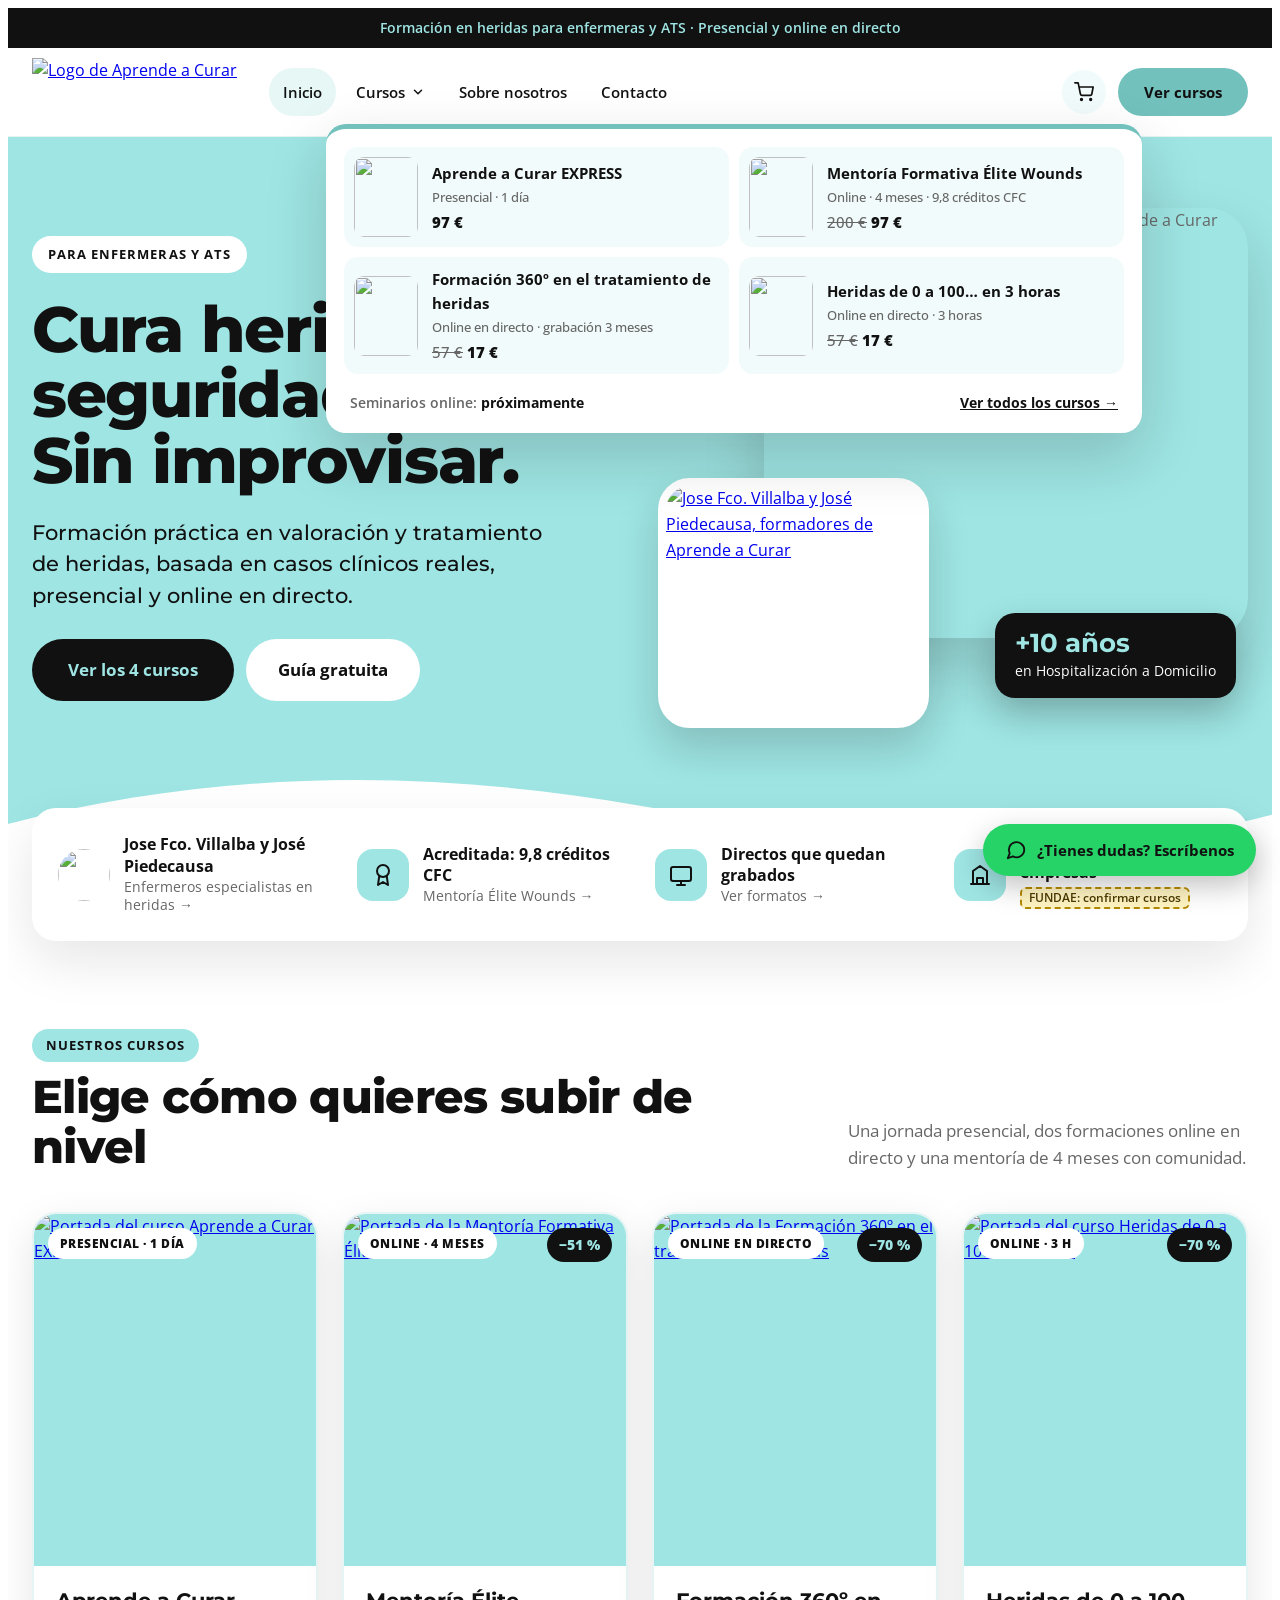
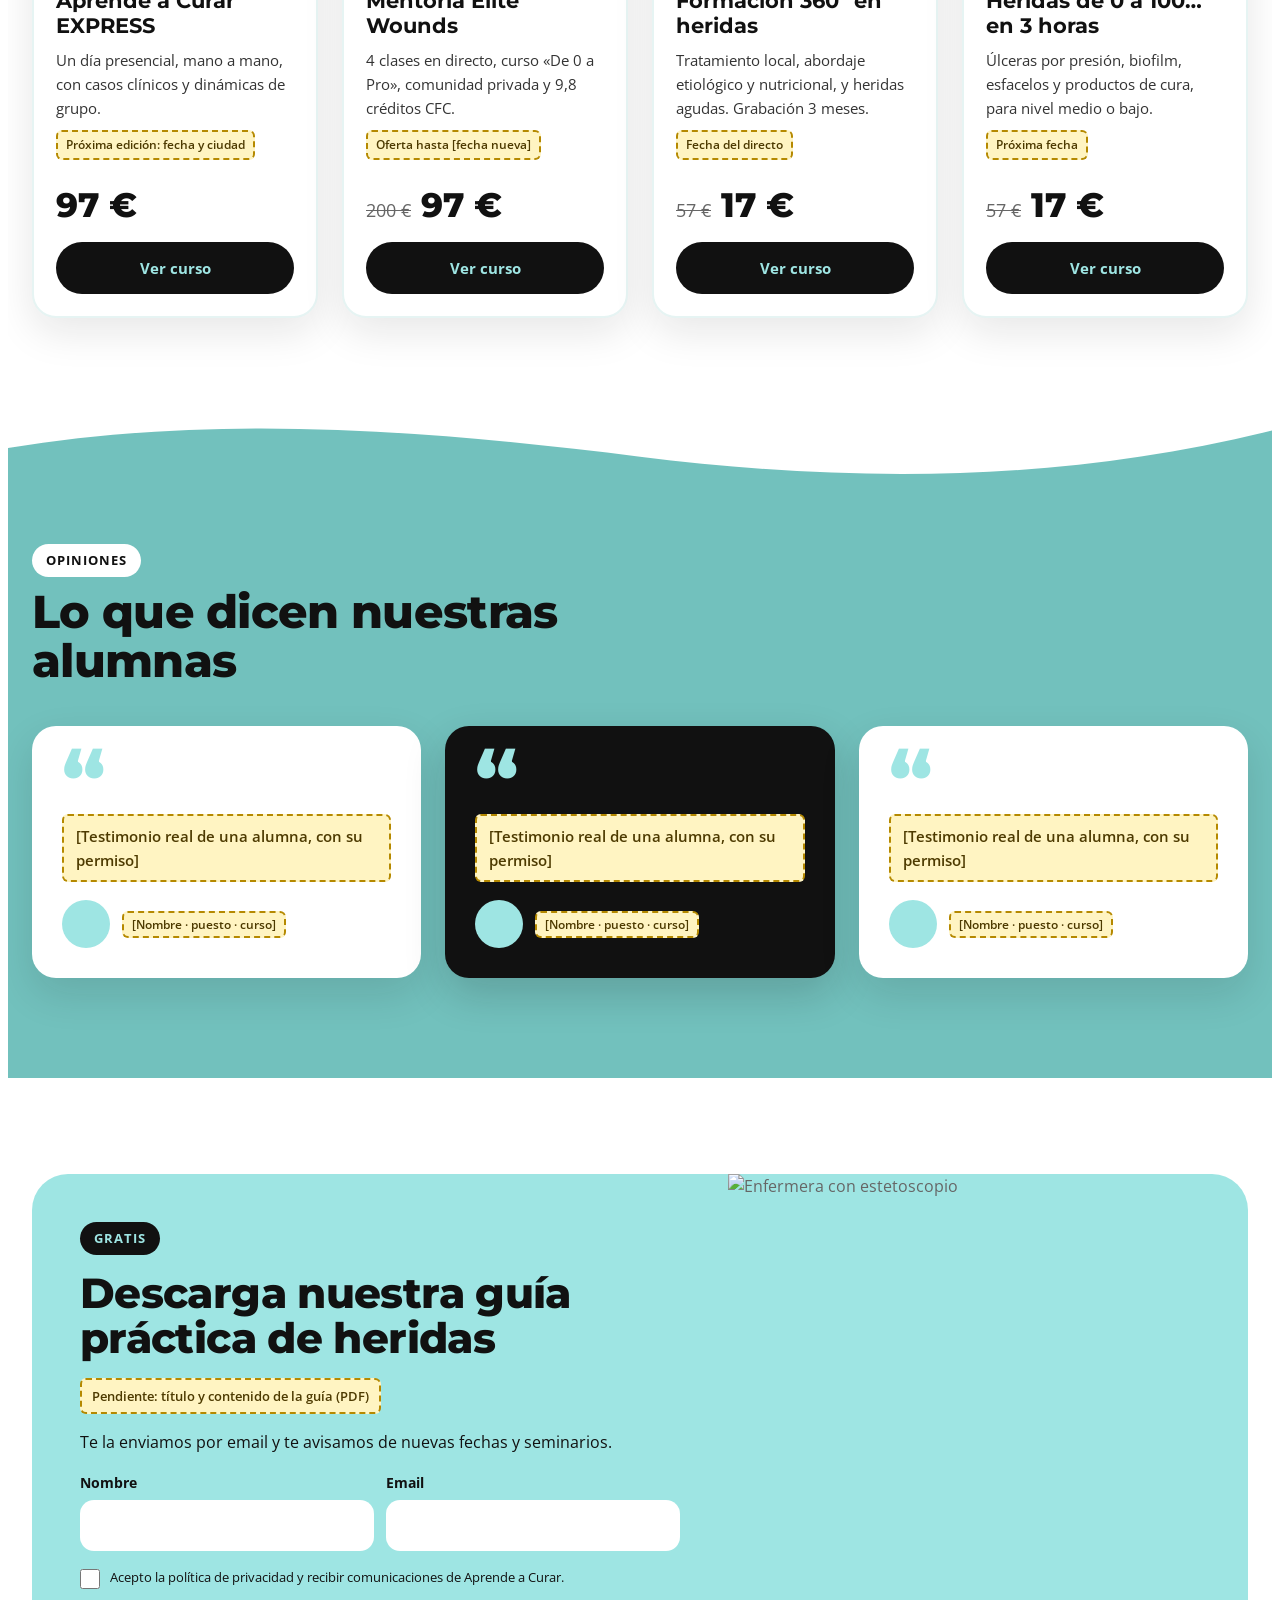
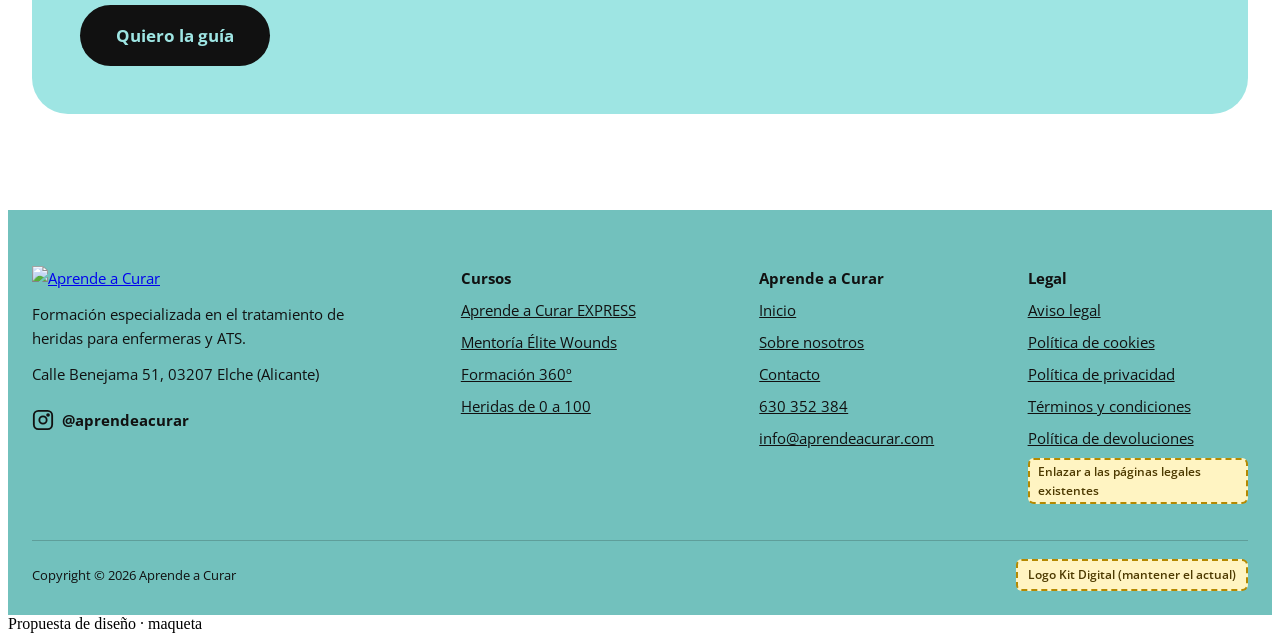
==== index.html @ 5112ac6d "Add files via upload" ====
<!doctype html>
<html lang="es">
<head>
<meta charset="utf-8">
<meta name="viewport" content="width=device-width, initial-scale=1">
<meta name="robots" content="noindex, nofollow">
<title>Aprende a Curar · Inicio</title>
<link rel="icon" href="img/logo_cabecera.png">
<link rel="preconnect" href="https://fonts.googleapis.com">
<link rel="stylesheet" href="https://fonts.googleapis.com/css2?family=Montserrat:wght@400;500;600;700;800&family=Open+Sans:wght@400;500;600;700;800&display=swap">
<link rel="stylesheet" href="assets/web.css">
</head>
<body>

<div style="font-family: 'Open Sans', Arial, sans-serif; color: #666666; font-size: 16px; line-height: 1.6; background: #ffffff; min-width: 0; overflow-x: hidden">

<div style="font-family: 'Open Sans', Arial, sans-serif; color: #111111; position: relative; z-index: 30">
<div style="background: #111111; color: #9EE5E3; font-size: 14px; font-weight: 600">
<div style="max-width: 1240px; margin: 0 auto; padding: 9px 24px; display: flex; flex-wrap: wrap; gap: 6px 20px; justify-content: center; text-align: center">
<span>Formación en heridas para enfermeras y ATS · Presencial y online en directo</span>
</div>
</div>
<header style="background: #ffffff; position: relative; box-shadow: 0 1px 0 #E6F4F3">
<div style="max-width: 1240px; margin: 0 auto; padding: 10px 24px; display: flex; flex-wrap: wrap; align-items: center; gap: 12px 32px">
<a aria-label="Aprende a Curar, inicio" href="index.html" style="display: flex; align-items: center">
<img alt="Logo de Aprende a Curar" src="img/logo_cabecera.png" style="height: 68px; width: auto; display: block"/>
</a>
<nav aria-label="Menú principal" style="flex: 1 1 420px; display: flex; flex-wrap: wrap; align-items: center; gap: 4px 6px; font-weight: 600; font-size: 15px">
<a href="index.html" style="color: #111111; text-decoration: none; padding: 12px 14px; border-radius: 100px; background: #E6F7F6">Inicio</a>
<div style="position: relative">
<button aria-controls="menu-cursos" aria-expanded="false" data-toggle-menu="" style="font: inherit; font-weight: 600; color: #111111; background: transparent; border: 0; border-radius: 100px; padding: 12px 14px; display: flex; align-items: center; gap: 6px; cursor: pointer; min-height: 44px" type="button">
Cursos
<svg aria-hidden="true" fill="none" height="14" stroke="#111111" stroke-linecap="round" stroke-linejoin="round" stroke-width="2.5" viewbox="0 0 24 24" width="14"><polyline points="6 9 12 15 18 9"></polyline></svg>
</button>
<div hidden="" id="menu-cursos" style="position: absolute; top: 56px; left: -16px; width: 780px; max-width: 92vw; background: #ffffff; border-radius: 20px; box-shadow: 0 24px 60px rgba(17,17,17,0.18); padding: 18px; display: grid; grid-template-columns: repeat(2, minmax(0, 1fr)); gap: 10px; border-top: 5px solid #72C1BD">
<a href="curso-express.html" style="display: flex; gap: 14px; align-items: center; text-decoration: none; padding: 10px; border-radius: 14px; background: #F2FBFB">
<img alt="" src="img/express.jpg" style="width: 64px; height: 80px; object-fit: cover; border-radius: 10px; flex: none"/>
<span style="display: flex; flex-direction: column; gap: 2px">
<span style="color: #111111; font-weight: 700; font-size: 15px">Aprende a Curar EXPRESS</span>
<span style="color: #666666; font-weight: 500; font-size: 13px">Presencial · 1 día</span>
<span style="color: #111111; font-weight: 800; font-size: 15px">97 €</span>
</span>
</a>
<a href="curso-elite.html" style="display: flex; gap: 14px; align-items: center; text-decoration: none; padding: 10px; border-radius: 14px; background: #F2FBFB">
<img alt="" src="img/elite.jpg" style="width: 64px; height: 80px; object-fit: cover; border-radius: 10px; flex: none"/>
<span style="display: flex; flex-direction: column; gap: 2px">
<span style="color: #111111; font-weight: 700; font-size: 15px">Mentoría Formativa Élite Wounds</span>
<span style="color: #666666; font-weight: 500; font-size: 13px">Online · 4 meses · 9,8 créditos CFC</span>
<span style="color: #111111; font-weight: 800; font-size: 15px"><del style="color: #666666; font-weight: 500">200 €</del> 97 €</span>
</span>
</a>
<a href="curso-360.html" style="display: flex; gap: 14px; align-items: center; text-decoration: none; padding: 10px; border-radius: 14px; background: #F2FBFB">
<img alt="" src="img/f360.jpg" style="width: 64px; height: 80px; object-fit: cover; border-radius: 10px; flex: none"/>
<span style="display: flex; flex-direction: column; gap: 2px">
<span style="color: #111111; font-weight: 700; font-size: 15px">Formación 360º en el tratamiento de heridas</span>
<span style="color: #666666; font-weight: 500; font-size: 13px">Online en directo · grabación 3 meses</span>
<span style="color: #111111; font-weight: 800; font-size: 15px"><del style="color: #666666; font-weight: 500">57 €</del> 17 €</span>
</span>
</a>
<a href="curso-0a100.html" style="display: flex; gap: 14px; align-items: center; text-decoration: none; padding: 10px; border-radius: 14px; background: #F2FBFB">
<img alt="" src="img/h0a100.jpg" style="width: 64px; height: 80px; object-fit: cover; border-radius: 10px; flex: none"/>
<span style="display: flex; flex-direction: column; gap: 2px">
<span style="color: #111111; font-weight: 700; font-size: 15px">Heridas de 0 a 100… en 3 horas</span>
<span style="color: #666666; font-weight: 500; font-size: 13px">Online en directo · 3 horas</span>
<span style="color: #111111; font-weight: 800; font-size: 15px"><del style="color: #666666; font-weight: 500">57 €</del> 17 €</span>
</span>
</a>
<div style="grid-column: 1 / -1; display: flex; flex-wrap: wrap; justify-content: space-between; align-items: center; gap: 8px; padding: 8px 6px 0; font-size: 14px">
<span style="color: #666666">Seminarios online: <strong style="color: #111111">próximamente</strong></span>
<a href="index.html" style="color: #111111; font-weight: 700">Ver todos los cursos →</a>
</div>
</div>
</div>
<a href="sobre-nosotros.html" style="color: #111111; text-decoration: none; padding: 12px 14px; border-radius: 100px; background: transparent">Sobre nosotros</a>
<a href="contacto.html" style="color: #111111; text-decoration: none; padding: 12px 14px; border-radius: 100px; background: transparent">Contacto</a>
</nav>
<div style="display: flex; align-items: center; gap: 12px">
<a aria-label="Carrito" href="https://www.aprendeacurar.com/carrito/" style="display: flex; align-items: center; justify-content: center; width: 44px; height: 44px; border-radius: 100px; background: #F2FBFB">
<svg aria-hidden="true" fill="none" height="20" stroke="#111111" stroke-linecap="round" stroke-linejoin="round" stroke-width="2" viewbox="0 0 24 24" width="20"><circle cx="9" cy="21" r="1"></circle><circle cx="20" cy="21" r="1"></circle><path d="M1 1h4l2.7 13.4a2 2 0 0 0 2 1.6h9.7a2 2 0 0 0 2-1.6L23 6H6"></path></svg>
</a>
<button data-toggle-menu="" style="font: inherit; background: #72C1BD; color: #111111; border: 0; cursor: pointer; font-weight: 700; font-size: 15px; padding: 12px 26px; border-radius: 100px; min-height: 44px" type="button">Ver cursos</button>
</div>
</div>
</header>
</div>

<!-- PORTADA -->
<section id="inicio" style="background: #9EE5E3; position: relative">
<div style="max-width: 1240px; margin: 0 auto; padding: 72px 24px 150px; display: flex; flex-wrap: wrap; align-items: center; gap: 56px; position: relative; z-index: 1">
<div style="flex: 1 1 480px; min-width: 0; display: flex; flex-direction: column; gap: 24px">
<span style="align-self: flex-start; background: #ffffff; color: #111111; font-weight: 700; font-size: 13px; letter-spacing: 0.08em; text-transform: uppercase; padding: 8px 16px; border-radius: 100px">Para enfermeras y ATS</span>
<h1 style="margin: 0; font-family: Montserrat, Arial, sans-serif; font-weight: 800; font-size: 64px; line-height: 1.02; color: #111111; letter-spacing: -0.02em">Cura heridas con seguridad.<br/>Sin improvisar.</h1>
<p style="margin: 0; font-family: Montserrat, Arial, sans-serif; font-weight: 500; font-size: 21px; line-height: 1.5; color: #111111; max-width: 540px">Formación práctica en valoración y tratamiento de heridas, basada en casos clínicos reales, presencial y online en directo.</p>
<div style="display: flex; flex-wrap: wrap; gap: 12px; padding-top: 4px">
<a href="#cursos" style="background: #111111; color: #9EE5E3; text-decoration: none; font-weight: 700; font-size: 17px; padding: 17px 36px; border-radius: 100px">Ver los 4 cursos</a>
<a href="#guia" style="background: #ffffff; color: #111111; text-decoration: none; font-weight: 700; font-size: 17px; padding: 17px 32px; border-radius: 100px">Guía gratuita</a>
</div>
</div>
<div style="flex: 1 1 500px; min-width: 0; position: relative; min-height: 520px">
<img alt="Alumnas en una formación presencial de Aprende a Curar" src="img/mision.jpg" style="position: absolute; right: 0; top: 0; width: 82%; height: 430px; object-fit: cover; border-radius: 40px 40px 40px 140px; display: block; box-shadow: 0 30px 60px rgba(17,17,17,0.18)"/>
<a aria-label="Conoce a los formadores" href="sobre-nosotros.html" style="position: absolute; left: 0; bottom: 0; width: 46%; display: block">
<img alt="Jose Fco. Villalba y José Piedecausa, formadores de Aprende a Curar" src="img/equipo.jpg" style="width: 100%; height: 250px; object-fit: cover; object-position: center 20%; border-radius: 32px; border: 8px solid #ffffff; display: block; box-shadow: 0 20px 40px rgba(17,17,17,0.18); background: #ffffff; box-sizing: border-box"/>
</a>
<div style="position: absolute; right: 12px; bottom: 30px; background: #111111; color: #ffffff; border-radius: 20px; padding: 16px 20px; display: flex; flex-direction: column; gap: 2px; box-shadow: 0 16px 34px rgba(17,17,17,0.25)">
<strong style="font-family: Montserrat, Arial, sans-serif; font-size: 26px; color: #9EE5E3; line-height: 1.1">+10 años</strong>
<span style="font-size: 14px">en Hospitalización a Domicilio</span>
</div>
</div>
</div>
<svg aria-hidden="true" preserveaspectratio="none" style="position: absolute; left: 0; bottom: -1px; width: 100%; height: 110px; display: block" viewbox="0 0 1440 120"><path d="M0 120V60C240 0 480 0 720 40s480 70 720 10v70z" fill="#ffffff"></path></svg>
</section>
<!-- FRANJA DE CONFIANZA (cada bloque lleva a su página) -->
<section aria-label="Por qué Aprende a Curar" style="position: relative; z-index: 2; margin-top: -70px">
<div style="max-width: 1240px; margin: 0 auto; padding: 0 24px">
<div style="background: #ffffff; border-radius: 24px; box-shadow: 0 20px 50px rgba(17,17,17,0.10); padding: 14px; display: grid; grid-template-columns: repeat(auto-fit, minmax(240px, 1fr)); gap: 6px">
<a href="sobre-nosotros.html" style="display: flex; gap: 14px; align-items: center; text-decoration: none; padding: 12px; border-radius: 16px">
<img alt="" src="img/equipo.jpg" style="flex: none; width: 52px; height: 52px; border-radius: 100px; object-fit: cover; object-position: center 25%"/>
<span style="display: flex; flex-direction: column; line-height: 1.35"><strong style="color: #111111; font-size: 16px">Jose Fco. Villalba y José Piedecausa</strong><span style="font-size: 14px; color: #666666">Enfermeros especialistas en heridas →</span></span>
</a>
<a href="curso-elite.html" style="display: flex; gap: 14px; align-items: center; text-decoration: none; padding: 12px; border-radius: 16px">
<span style="flex: none; width: 52px; height: 52px; border-radius: 16px; background: #9EE5E3; display: flex; align-items: center; justify-content: center"><svg aria-hidden="true" fill="none" height="24" stroke="#111111" stroke-linecap="round" stroke-linejoin="round" stroke-width="2" viewbox="0 0 24 24" width="24"><circle cx="12" cy="8" r="6"></circle><path d="M8.2 13.3 7 22l5-3 5 3-1.2-8.7"></path></svg></span>
<span style="display: flex; flex-direction: column; line-height: 1.35"><strong style="color: #111111; font-size: 16px">Acreditada: 9,8 créditos CFC</strong><span style="font-size: 14px; color: #666666">Mentoría Élite Wounds →</span></span>
</a>
<a href="#cursos" style="display: flex; gap: 14px; align-items: center; text-decoration: none; padding: 12px; border-radius: 16px">
<span style="flex: none; width: 52px; height: 52px; border-radius: 16px; background: #9EE5E3; display: flex; align-items: center; justify-content: center"><svg aria-hidden="true" fill="none" height="24" stroke="#111111" stroke-linecap="round" stroke-linejoin="round" stroke-width="2" viewbox="0 0 24 24" width="24"><rect height="14" rx="2" width="20" x="2" y="4"></rect><path d="M8 22h8M12 18v4"></path></svg></span>
<span style="display: flex; flex-direction: column; line-height: 1.35"><strong style="color: #111111; font-size: 16px">Directos que quedan grabados</strong><span style="font-size: 14px; color: #666666">Ver formatos →</span></span>
</a>
<a href="contacto.html" style="display: flex; gap: 14px; align-items: center; text-decoration: none; padding: 12px; border-radius: 16px">
<span style="flex: none; width: 52px; height: 52px; border-radius: 16px; background: #9EE5E3; display: flex; align-items: center; justify-content: center"><svg aria-hidden="true" fill="none" height="24" stroke="#111111" stroke-linecap="round" stroke-linejoin="round" stroke-width="2" viewbox="0 0 24 24" width="24"><path d="M3 21h18M5 21V8l7-5 7 5v13M9 21v-6h6v6"></path></svg></span>
<span style="display: flex; flex-direction: column; gap: 3px; line-height: 1.35"><strong style="color: #111111; font-size: 16px">Bonificable para empresas</strong><span style="align-self: flex-start; background: #FFF4C2; border: 2px dashed #B58900; color: #4D3A00; border-radius: 6px; padding: 1px 7px; font-size: 12px; font-weight: 600">FUNDAE: confirmar cursos</span></span>
</a>
</div>
</div>
</section>
<!-- CURSOS (cada tarjeta lleva a su ficha) -->
<section id="cursos" style="background: #ffffff">
<div style="max-width: 1240px; margin: 0 auto; padding: 88px 24px 96px; display: flex; flex-direction: column; gap: 40px">
<div style="display: flex; flex-wrap: wrap; justify-content: space-between; align-items: flex-end; gap: 16px 40px">
<div style="display: flex; flex-direction: column; gap: 10px; max-width: 680px">
<span style="align-self: flex-start; background: #9EE5E3; color: #111111; font-weight: 700; font-size: 13px; letter-spacing: 0.08em; text-transform: uppercase; padding: 6px 14px; border-radius: 100px">Nuestros cursos</span>
<h2 style="margin: 0; font-family: Montserrat, Arial, sans-serif; font-weight: 800; font-size: 46px; line-height: 1.08; color: #111111; letter-spacing: -0.015em">Elige cómo quieres subir de nivel</h2>
</div>
<p style="margin: 0; font-size: 17px; max-width: 400px">Una jornada presencial, dos formaciones online en directo y una mentoría de 4 meses con comunidad.</p>
</div>
<div style="display: grid; grid-template-columns: repeat(auto-fit, minmax(260px, 1fr)); gap: 24px">
<article style="background: #ffffff; border-radius: 24px; overflow: hidden; display: flex; flex-direction: column; box-shadow: 0 14px 40px rgba(17,17,17,0.10); border: 2px solid #E6F4F3">
<a href="curso-express.html" style="position: relative; background: #9EE5E3; display: block">
<img alt="Portada del curso Aprende a Curar EXPRESS" src="img/express.jpg" style="width: 100%; aspect-ratio: 4 / 5; object-fit: cover; display: block"/>
<span style="position: absolute; left: 14px; top: 14px; background: #ffffff; color: #111111; font-size: 12px; font-weight: 800; padding: 6px 12px; border-radius: 100px; text-transform: uppercase; letter-spacing: 0.04em">Presencial · 1 día</span>
</a>
<div style="padding: 22px; display: flex; flex-direction: column; gap: 10px; flex: 1">
<h3 style="margin: 0; font-family: Montserrat, Arial, sans-serif; font-weight: 700; font-size: 21px; line-height: 1.2"><a href="curso-express.html" style="color: #111111; text-decoration: none">Aprende a Curar EXPRESS</a></h3>
<p style="margin: 0; font-size: 15px; color: #333333">Un día presencial, mano a mano, con casos clínicos y dinámicas de grupo.</p>
<span style="align-self: flex-start; background: #FFF4C2; border: 2px dashed #B58900; color: #4D3A00; border-radius: 6px; padding: 3px 8px; font-size: 12px; font-weight: 600">Próxima edición: fecha y ciudad</span>
<div style="margin-top: auto; padding-top: 8px; display: flex; align-items: baseline; gap: 8px"><strong style="color: #111111; font-size: 34px; font-family: Montserrat, Arial, sans-serif; font-weight: 800">97 €</strong></div>
<a href="curso-express.html" style="background: #111111; color: #9EE5E3; text-decoration: none; font-weight: 700; font-size: 15px; padding: 14px 20px; border-radius: 100px; text-align: center">Ver curso</a>
</div>
</article>
<article style="background: #ffffff; border-radius: 24px; overflow: hidden; display: flex; flex-direction: column; box-shadow: 0 14px 40px rgba(17,17,17,0.10); border: 2px solid #E6F4F3">
<a href="curso-elite.html" style="position: relative; background: #9EE5E3; display: block">
<img alt="Portada de la Mentoría Formativa Élite Wounds" src="img/elite.jpg" style="width: 100%; aspect-ratio: 4 / 5; object-fit: cover; display: block"/>
<span style="position: absolute; left: 14px; top: 14px; background: #ffffff; color: #111111; font-size: 12px; font-weight: 800; padding: 6px 12px; border-radius: 100px; text-transform: uppercase; letter-spacing: 0.04em">Online · 4 meses</span>
<span style="position: absolute; right: 14px; top: 14px; background: #111111; color: #9EE5E3; font-size: 14px; font-weight: 800; padding: 6px 12px; border-radius: 100px">−51 %</span>
</a>
<div style="padding: 22px; display: flex; flex-direction: column; gap: 10px; flex: 1">
<h3 style="margin: 0; font-family: Montserrat, Arial, sans-serif; font-weight: 700; font-size: 21px; line-height: 1.2"><a href="curso-elite.html" style="color: #111111; text-decoration: none">Mentoría Élite Wounds</a></h3>
<p style="margin: 0; font-size: 15px; color: #333333">4 clases en directo, curso «De 0 a Pro», comunidad privada y 9,8 créditos CFC.</p>
<span style="align-self: flex-start; background: #FFF4C2; border: 2px dashed #B58900; color: #4D3A00; border-radius: 6px; padding: 3px 8px; font-size: 12px; font-weight: 600">Oferta hasta [fecha nueva]</span>
<div style="margin-top: auto; padding-top: 8px; display: flex; align-items: baseline; gap: 10px"><del style="color: #666666; font-size: 18px">200 €</del><strong style="color: #111111; font-size: 34px; font-family: Montserrat, Arial, sans-serif; font-weight: 800">97 €</strong></div>
<a href="curso-elite.html" style="background: #111111; color: #9EE5E3; text-decoration: none; font-weight: 700; font-size: 15px; padding: 14px 20px; border-radius: 100px; text-align: center">Ver curso</a>
</div>
</article>
<article style="background: #ffffff; border-radius: 24px; overflow: hidden; display: flex; flex-direction: column; box-shadow: 0 14px 40px rgba(17,17,17,0.10); border: 2px solid #E6F4F3">
<a href="curso-360.html" style="position: relative; background: #9EE5E3; display: block">
<img alt="Portada de la Formación 360º en el tratamiento de heridas" src="img/f360.jpg" style="width: 100%; aspect-ratio: 4 / 5; object-fit: cover; display: block"/>
<span style="position: absolute; left: 14px; top: 14px; background: #ffffff; color: #111111; font-size: 12px; font-weight: 800; padding: 6px 12px; border-radius: 100px; text-transform: uppercase; letter-spacing: 0.04em">Online en directo</span>
<span style="position: absolute; right: 14px; top: 14px; background: #111111; color: #9EE5E3; font-size: 14px; font-weight: 800; padding: 6px 12px; border-radius: 100px">−70 %</span>
</a>
<div style="padding: 22px; display: flex; flex-direction: column; gap: 10px; flex: 1">
<h3 style="margin: 0; font-family: Montserrat, Arial, sans-serif; font-weight: 700; font-size: 21px; line-height: 1.2"><a href="curso-360.html" style="color: #111111; text-decoration: none">Formación 360º en heridas</a></h3>
<p style="margin: 0; font-size: 15px; color: #333333">Tratamiento local, abordaje etiológico y nutricional, y heridas agudas. Grabación 3 meses.</p>
<span style="align-self: flex-start; background: #FFF4C2; border: 2px dashed #B58900; color: #4D3A00; border-radius: 6px; padding: 3px 8px; font-size: 12px; font-weight: 600">Fecha del directo</span>
<div style="margin-top: auto; padding-top: 8px; display: flex; align-items: baseline; gap: 10px"><del style="color: #666666; font-size: 18px">57 €</del><strong style="color: #111111; font-size: 34px; font-family: Montserrat, Arial, sans-serif; font-weight: 800">17 €</strong></div>
<a href="curso-360.html" style="background: #111111; color: #9EE5E3; text-decoration: none; font-weight: 700; font-size: 15px; padding: 14px 20px; border-radius: 100px; text-align: center">Ver curso</a>
</div>
</article>
<article style="background: #ffffff; border-radius: 24px; overflow: hidden; display: flex; flex-direction: column; box-shadow: 0 14px 40px rgba(17,17,17,0.10); border: 2px solid #E6F4F3">
<a href="curso-0a100.html" style="position: relative; background: #9EE5E3; display: block">
<img alt="Portada del curso Heridas de 0 a 100 en 3 horas" src="img/h0a100.jpg" style="width: 100%; aspect-ratio: 4 / 5; object-fit: cover; display: block"/>
<span style="position: absolute; left: 14px; top: 14px; background: #ffffff; color: #111111; font-size: 12px; font-weight: 800; padding: 6px 12px; border-radius: 100px; text-transform: uppercase; letter-spacing: 0.04em">Online · 3 h</span>
<span style="position: absolute; right: 14px; top: 14px; background: #111111; color: #9EE5E3; font-size: 14px; font-weight: 800; padding: 6px 12px; border-radius: 100px">−70 %</span>
</a>
<div style="padding: 22px; display: flex; flex-direction: column; gap: 10px; flex: 1">
<h3 style="margin: 0; font-family: Montserrat, Arial, sans-serif; font-weight: 700; font-size: 21px; line-height: 1.2"><a href="curso-0a100.html" style="color: #111111; text-decoration: none">Heridas de 0 a 100… en 3 horas</a></h3>
<p style="margin: 0; font-size: 15px; color: #333333">Úlceras por presión, biofilm, esfacelos y productos de cura, para nivel medio o bajo.</p>
<span style="align-self: flex-start; background: #FFF4C2; border: 2px dashed #B58900; color: #4D3A00; border-radius: 6px; padding: 3px 8px; font-size: 12px; font-weight: 600">Próxima fecha</span>
<div style="margin-top: auto; padding-top: 8px; display: flex; align-items: baseline; gap: 10px"><del style="color: #666666; font-size: 18px">57 €</del><strong style="color: #111111; font-size: 34px; font-family: Montserrat, Arial, sans-serif; font-weight: 800">17 €</strong></div>
<a href="curso-0a100.html" style="background: #111111; color: #9EE5E3; text-decoration: none; font-weight: 700; font-size: 15px; padding: 14px 20px; border-radius: 100px; text-align: center">Ver curso</a>
</div>
</article>
</div>
</div>
</section>
<!-- TESTIMONIOS -->
<section style="background: #72C1BD; position: relative">
<svg aria-hidden="true" preserveaspectratio="none" style="position: absolute; left: 0; top: -1px; width: 100%; height: 70px; display: block" viewbox="0 0 1440 80"><path d="M0 0h1440v20C1200 80 960 80 720 50S240 0 0 40z" fill="#ffffff"></path></svg>
<div style="max-width: 1240px; margin: 0 auto; padding: 130px 24px 100px; display: flex; flex-direction: column; gap: 40px; position: relative">
<div style="display: flex; flex-direction: column; gap: 10px; max-width: 720px">
<span style="align-self: flex-start; background: #ffffff; color: #111111; font-weight: 700; font-size: 13px; letter-spacing: 0.08em; text-transform: uppercase; padding: 6px 14px; border-radius: 100px">Opiniones</span>
<h2 style="margin: 0; font-family: Montserrat, Arial, sans-serif; font-weight: 800; font-size: 46px; line-height: 1.08; color: #111111; letter-spacing: -0.015em">Lo que dicen nuestras alumnas</h2>
</div>
<div style="display: grid; grid-template-columns: repeat(auto-fit, minmax(300px, 1fr)); gap: 24px">
<figure style="margin: 0; background: #ffffff; border-radius: 24px; padding: 30px; display: flex; flex-direction: column; gap: 18px; box-shadow: 0 16px 40px rgba(17,17,17,0.12)">
<span aria-hidden="true" style="font-family: Montserrat, Arial, sans-serif; font-size: 80px; line-height: 0.6; color: #9EE5E3; font-weight: 800; height: 40px">“</span>
<blockquote style="margin: 0"><span style="display: inline-block; background: #FFF4C2; border: 2px dashed #B58900; color: #4D3A00; border-radius: 6px; padding: 8px 12px; font-size: 15px; font-weight: 600">[Testimonio real de una alumna, con su permiso]</span></blockquote>
<figcaption style="display: flex; align-items: center; gap: 12px; margin-top: auto">
<span aria-hidden="true" style="width: 48px; height: 48px; border-radius: 100px; background: #9EE5E3; flex: none"></span>
<span style="display: inline-block; background: #FFF4C2; border: 2px dashed #B58900; color: #4D3A00; border-radius: 6px; padding: 2px 8px; font-size: 12px; font-weight: 600">[Nombre · puesto · curso]</span>
</figcaption>
</figure>
<figure style="margin: 0; background: #111111; border-radius: 24px; padding: 30px; display: flex; flex-direction: column; gap: 18px; box-shadow: 0 16px 40px rgba(17,17,17,0.18)">
<span aria-hidden="true" style="font-family: Montserrat, Arial, sans-serif; font-size: 80px; line-height: 0.6; color: #9EE5E3; font-weight: 800; height: 40px">“</span>
<blockquote style="margin: 0"><span style="display: inline-block; background: #FFF4C2; border: 2px dashed #B58900; color: #4D3A00; border-radius: 6px; padding: 8px 12px; font-size: 15px; font-weight: 600">[Testimonio real de una alumna, con su permiso]</span></blockquote>
<figcaption style="display: flex; align-items: center; gap: 12px; margin-top: auto">
<span aria-hidden="true" style="width: 48px; height: 48px; border-radius: 100px; background: #9EE5E3; flex: none"></span>
<span style="display: inline-block; background: #FFF4C2; border: 2px dashed #B58900; color: #4D3A00; border-radius: 6px; padding: 2px 8px; font-size: 12px; font-weight: 600">[Nombre · puesto · curso]</span>
</figcaption>
</figure>
<figure style="margin: 0; background: #ffffff; border-radius: 24px; padding: 30px; display: flex; flex-direction: column; gap: 18px; box-shadow: 0 16px 40px rgba(17,17,17,0.12)">
<span aria-hidden="true" style="font-family: Montserrat, Arial, sans-serif; font-size: 80px; line-height: 0.6; color: #9EE5E3; font-weight: 800; height: 40px">“</span>
<blockquote style="margin: 0"><span style="display: inline-block; background: #FFF4C2; border: 2px dashed #B58900; color: #4D3A00; border-radius: 6px; padding: 8px 12px; font-size: 15px; font-weight: 600">[Testimonio real de una alumna, con su permiso]</span></blockquote>
<figcaption style="display: flex; align-items: center; gap: 12px; margin-top: auto">
<span aria-hidden="true" style="width: 48px; height: 48px; border-radius: 100px; background: #9EE5E3; flex: none"></span>
<span style="display: inline-block; background: #FFF4C2; border: 2px dashed #B58900; color: #4D3A00; border-radius: 6px; padding: 2px 8px; font-size: 12px; font-weight: 600">[Nombre · puesto · curso]</span>
</figcaption>
</figure>
</div>
</div>
</section>
<!-- GUÍA GRATUITA -->
<section id="guia" style="background: #ffffff">
<div style="max-width: 1240px; margin: 0 auto; padding: 96px 24px">
<div style="background: #9EE5E3; border-radius: 36px; overflow: hidden; display: flex; flex-wrap: wrap">
<form style="flex: 1 1 460px; min-width: 0; padding: 48px; display: flex; flex-direction: column; gap: 16px">
<span style="align-self: flex-start; background: #111111; color: #9EE5E3; font-weight: 700; font-size: 13px; letter-spacing: 0.08em; text-transform: uppercase; padding: 6px 14px; border-radius: 100px">Gratis</span>
<h2 style="margin: 0; font-family: Montserrat, Arial, sans-serif; font-weight: 800; font-size: 42px; line-height: 1.08; color: #111111; letter-spacing: -0.015em">Descarga nuestra guía práctica de heridas</h2>
<span style="align-self: flex-start; background: #FFF4C2; border: 2px dashed #B58900; color: #4D3A00; border-radius: 6px; padding: 6px 10px; font-size: 13px; font-weight: 600">Pendiente: título y contenido de la guía (PDF)</span>
<p style="margin: 0; font-size: 16px; color: #111111">Te la enviamos por email y te avisamos de nuevas fechas y seminarios.</p>
<div style="display: flex; flex-wrap: wrap; gap: 12px">
<label style="flex: 1 1 200px; display: flex; flex-direction: column; gap: 6px; font-size: 14px; font-weight: 700; color: #111111">Nombre
<input autocomplete="given-name" name="nombre" style="font: inherit; font-weight: 400; border: 0; border-radius: 14px; padding: 14px 16px; background: #ffffff" type="text"/>
</label>
<label style="flex: 1 1 200px; display: flex; flex-direction: column; gap: 6px; font-size: 14px; font-weight: 700; color: #111111">Email
<input autocomplete="email" name="email" style="font: inherit; font-weight: 400; border: 0; border-radius: 14px; padding: 14px 16px; background: #ffffff" type="email"/>
</label>
</div>
<label style="display: flex; gap: 10px; align-items: flex-start; font-size: 13px; color: #111111">
<input name="privacidad" style="width: 20px; height: 20px; margin: 2px 0 0; flex: none" type="checkbox"/>
<span>Acepto la política de privacidad y recibir comunicaciones de Aprende a Curar.</span>
</label>
<button style="align-self: flex-start; font: inherit; background: #111111; color: #9EE5E3; font-weight: 700; font-size: 17px; border: 0; padding: 17px 36px; border-radius: 100px; cursor: pointer" type="button">Quiero la guía</button>
</form>
<div style="flex: 1 1 380px; min-width: 0; min-height: 380px; position: relative">
<img alt="Enfermera con estetoscopio" src="img/hero.jpg" style="position: absolute; inset: 0; width: 100%; height: 100%; object-fit: cover; object-position: 78% center; display: block"/>
</div>
</div>
</div>
</section>

<div style="font-family: 'Open Sans', Arial, sans-serif; color: #111111; font-size: 15px; line-height: 1.6">
<footer style="background: #72C1BD; color: #111111">
<div style="max-width: 1240px; margin: 0 auto; padding: 56px 24px 24px; display: flex; flex-direction: column; gap: 36px">
<div style="display: flex; flex-wrap: wrap; gap: 36px 48px">
<div style="flex: 2 1 280px; display: flex; flex-direction: column; gap: 12px">
<a aria-label="Aprende a Curar, inicio" href="index.html"><img alt="Aprende a Curar" src="img/imagotipo_blanco.png" style="width: 190px; height: auto; display: block"/></a>
<p style="margin: 0; max-width: 360px">Formación especializada en el tratamiento de heridas para enfermeras y ATS.</p>
<span>Calle Benejama 51, 03207 Elche (Alicante)</span>
<a href="https://www.instagram.com/aprendeacurar/" style="align-self: flex-start; display: flex; align-items: center; gap: 8px; color: #111111; font-weight: 700; text-decoration: none; min-height: 44px">
<svg aria-hidden="true" fill="none" height="22" stroke="#111111" stroke-linecap="round" stroke-linejoin="round" stroke-width="2" viewbox="0 0 24 24" width="22"><rect height="20" rx="5" width="20" x="2" y="2"></rect><circle cx="12" cy="12" r="4"></circle><circle cx="17.5" cy="6.5" r="1"></circle></svg>
@aprendeacurar</a>
</div>
<nav aria-label="Cursos" style="flex: 1 1 200px; display: flex; flex-direction: column; gap: 8px">
<strong>Cursos</strong>
<a href="curso-express.html" style="color: #111111">Aprende a Curar EXPRESS</a>
<a href="curso-elite.html" style="color: #111111">Mentoría Élite Wounds</a>
<a href="curso-360.html" style="color: #111111">Formación 360º</a>
<a href="curso-0a100.html" style="color: #111111">Heridas de 0 a 100</a>
</nav>
<nav aria-label="Aprende a Curar" style="flex: 1 1 170px; display: flex; flex-direction: column; gap: 8px">
<strong>Aprende a Curar</strong>
<a href="index.html" style="color: #111111">Inicio</a>
<a href="sobre-nosotros.html" style="color: #111111">Sobre nosotros</a>
<a href="contacto.html" style="color: #111111">Contacto</a>
<a href="tel:+34630352384" style="color: #111111">630 352 384</a>
<a href="mailto:info@aprendeacurar.com" style="color: #111111">info@aprendeacurar.com</a>
</nav>
<nav aria-label="Legal" style="flex: 1 1 170px; display: flex; flex-direction: column; gap: 8px">
<strong>Legal</strong>
<a href="https://www.aprendeacurar.com/aviso-legal/" style="color: #111111">Aviso legal</a>
<a href="https://www.aprendeacurar.com/politica-de-cookies/" style="color: #111111">Política de cookies</a>
<a href="https://www.aprendeacurar.com/politica-de-privacidad/" style="color: #111111">Política de privacidad</a>
<a href="https://www.aprendeacurar.com/terminos-y-condiciones/" style="color: #111111">Términos y condiciones</a>
<a href="https://www.aprendeacurar.com/reembolso_devoluciones/" style="color: #111111">Política de devoluciones</a>
<span style="align-self: flex-start; background: #FFF4C2; border: 2px dashed #B58900; color: #4D3A00; border-radius: 6px; padding: 2px 8px; font-size: 12px; font-weight: 600">Enlazar a las páginas legales existentes</span>
</nav>
</div>
<div style="display: flex; flex-wrap: wrap; justify-content: space-between; align-items: center; gap: 12px; border-top: 1px solid rgba(17,17,17,0.2); padding-top: 18px; font-size: 13px">
<span>Copyright © 2026 Aprende a Curar</span>
<span style="background: #FFF4C2; border: 2px dashed #B58900; color: #4D3A00; border-radius: 6px; padding: 4px 10px; font-size: 12px; font-weight: 600">Logo Kit Digital (mantener el actual)</span>
</div>
</div>
</footer>
<a aria-label="Abrir chat de WhatsApp (plugin actual de la web)" href="https://wa.me/34630352384" style="position: fixed; right: 24px; bottom: 24px; z-index: 40; display: flex; align-items: center; gap: 10px; background: #25D366; color: #111111; text-decoration: none; font-weight: 700; font-size: 15px; padding: 14px 22px; border-radius: 100px; box-shadow: 0 10px 28px rgba(17,17,17,0.25)">
<svg aria-hidden="true" fill="none" height="22" stroke="#111111" stroke-linecap="round" stroke-linejoin="round" stroke-width="2" viewbox="0 0 24 24" width="22"><path d="M21 11.5a8.4 8.4 0 0 1-12.4 7.4L3 21l2.1-5.4A8.4 8.4 0 1 1 21 11.5z"></path></svg>
¿Tienes dudas? Escríbenos</a>
</div>

</div>

<div class="propuesta" role="note">Propuesta de diseño · maqueta</div>
<script src="assets/web.js"></script>
</body>
</html>
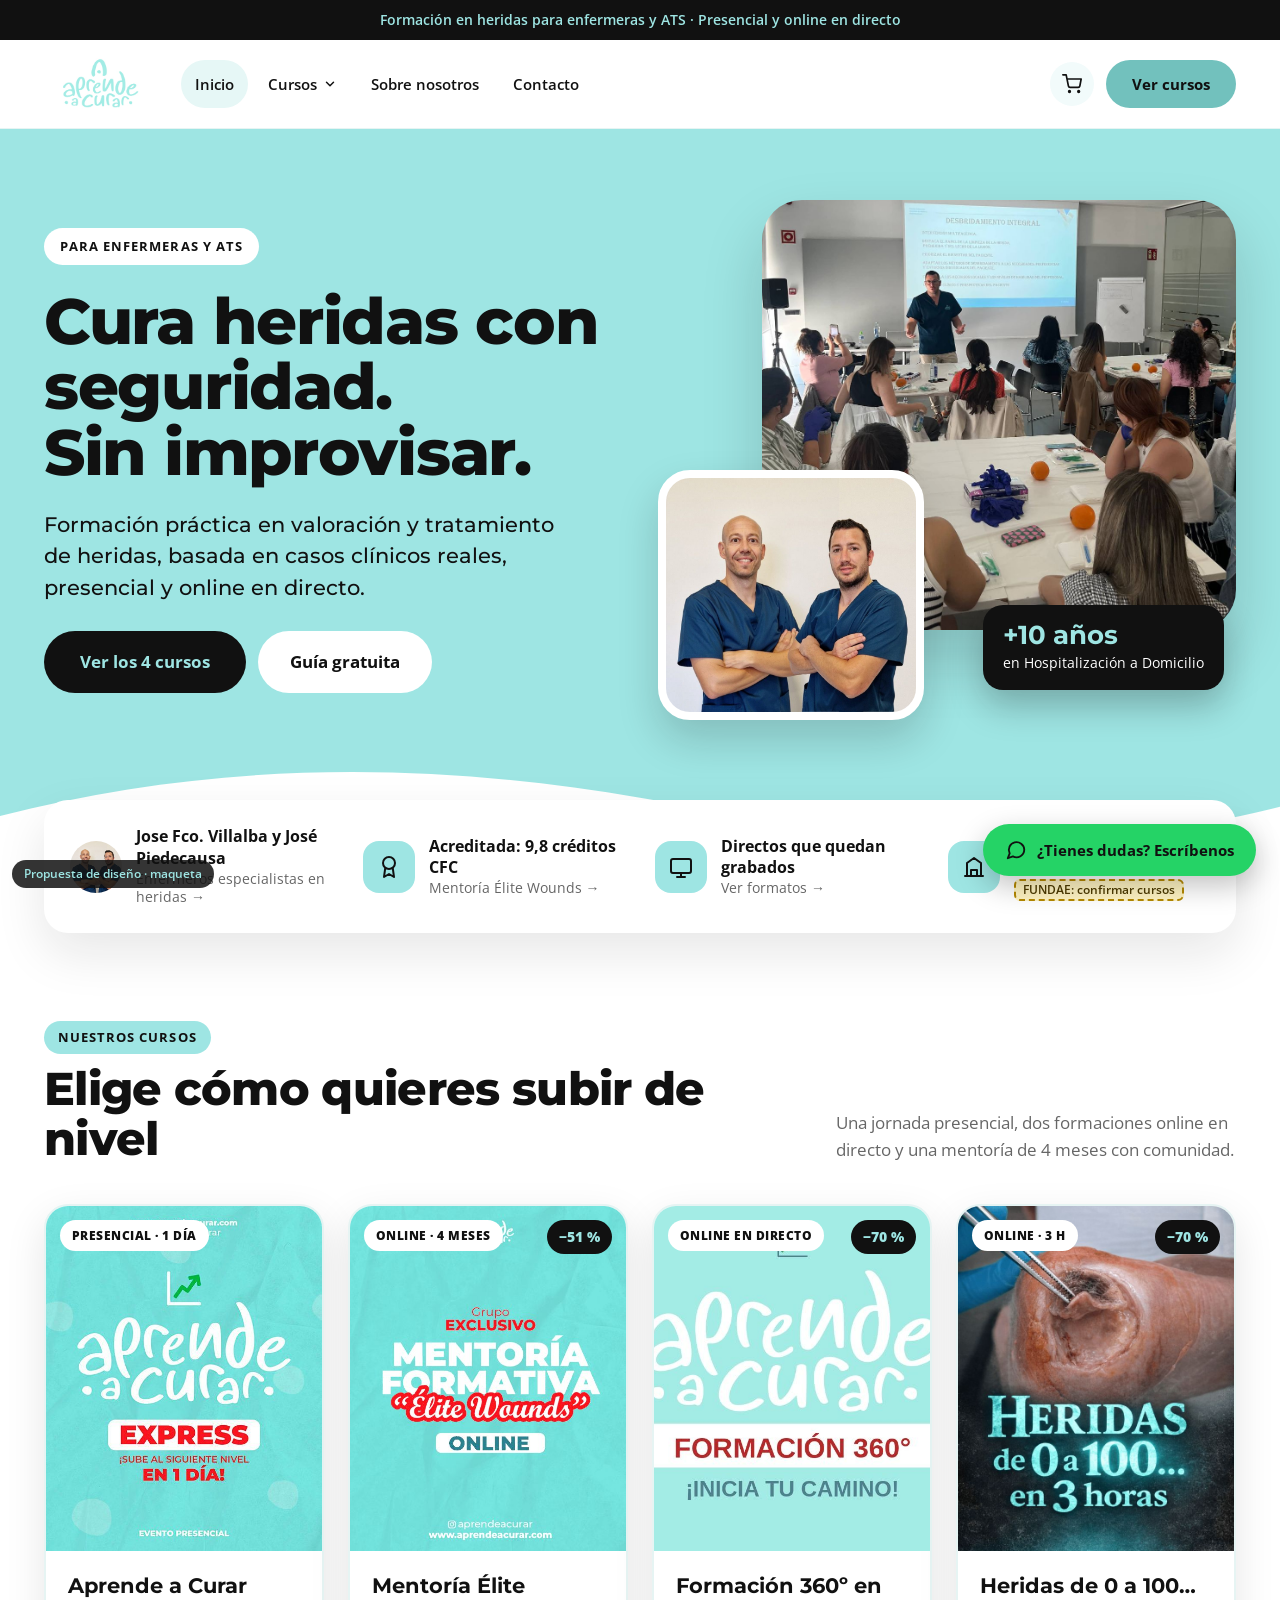
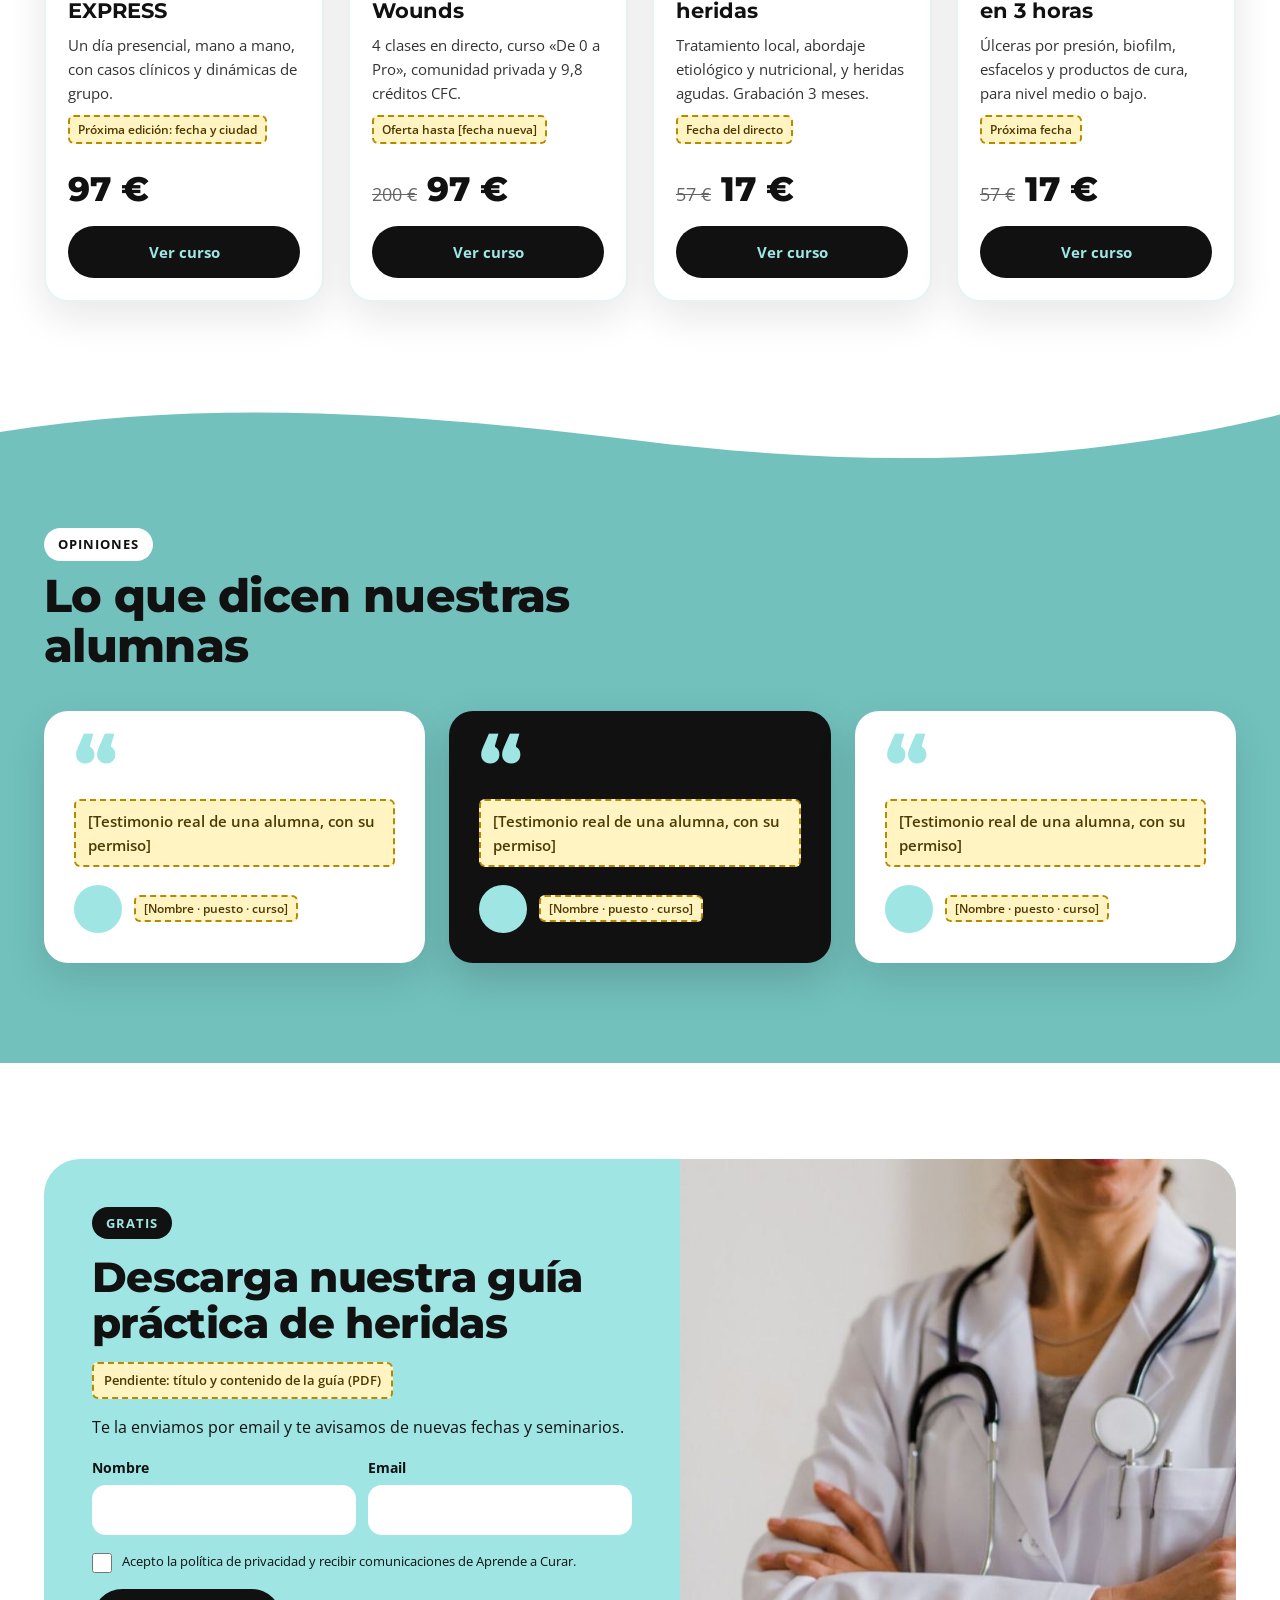
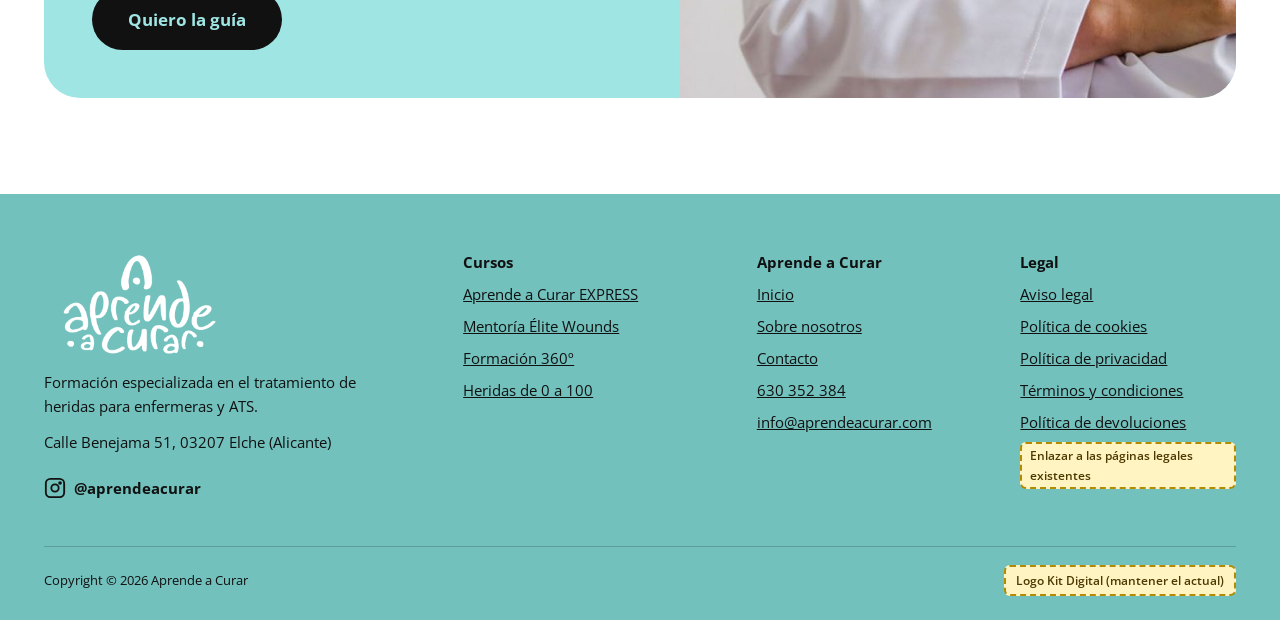
==== commit 04e50bf5: "Add files via upload" ====
--- a/index.html
+++ b/index.html
@@ -5,10 +5,10 @@
 <meta name="viewport" content="width=device-width, initial-scale=1">
 <meta name="robots" content="noindex, nofollow">
 <title>Aprende a Curar · Inicio</title>
-<link rel="icon" href="img/logo_cabecera.png">
+<link rel="icon" href="logo_cabecera.png">
 <link rel="preconnect" href="https://fonts.googleapis.com">
 <link rel="stylesheet" href="https://fonts.googleapis.com/css2?family=Montserrat:wght@400;500;600;700;800&family=Open+Sans:wght@400;500;600;700;800&display=swap">
-<link rel="stylesheet" href="assets/web.css">
+<link rel="stylesheet" href="web.css">
 </head>
 <body>
 
@@ -23,7 +23,7 @@
 <header style="background: #ffffff; position: relative; box-shadow: 0 1px 0 #E6F4F3">
 <div style="max-width: 1240px; margin: 0 auto; padding: 10px 24px; display: flex; flex-wrap: wrap; align-items: center; gap: 12px 32px">
 <a aria-label="Aprende a Curar, inicio" href="index.html" style="display: flex; align-items: center">
-<img alt="Logo de Aprende a Curar" src="img/logo_cabecera.png" style="height: 68px; width: auto; display: block"/>
+<img alt="Logo de Aprende a Curar" src="logo_cabecera.png" style="height: 68px; width: auto; display: block"/>
 </a>
 <nav aria-label="Menú principal" style="flex: 1 1 420px; display: flex; flex-wrap: wrap; align-items: center; gap: 4px 6px; font-weight: 600; font-size: 15px">
 <a href="index.html" style="color: #111111; text-decoration: none; padding: 12px 14px; border-radius: 100px; background: #E6F7F6">Inicio</a>
@@ -34,7 +34,7 @@
 </button>
 <div hidden="" id="menu-cursos" style="position: absolute; top: 56px; left: -16px; width: 780px; max-width: 92vw; background: #ffffff; border-radius: 20px; box-shadow: 0 24px 60px rgba(17,17,17,0.18); padding: 18px; display: grid; grid-template-columns: repeat(2, minmax(0, 1fr)); gap: 10px; border-top: 5px solid #72C1BD">
 <a href="curso-express.html" style="display: flex; gap: 14px; align-items: center; text-decoration: none; padding: 10px; border-radius: 14px; background: #F2FBFB">
-<img alt="" src="img/express.jpg" style="width: 64px; height: 80px; object-fit: cover; border-radius: 10px; flex: none"/>
+<img alt="" src="express.jpg" style="width: 64px; height: 80px; object-fit: cover; border-radius: 10px; flex: none"/>
 <span style="display: flex; flex-direction: column; gap: 2px">
 <span style="color: #111111; font-weight: 700; font-size: 15px">Aprende a Curar EXPRESS</span>
 <span style="color: #666666; font-weight: 500; font-size: 13px">Presencial · 1 día</span>
@@ -42,7 +42,7 @@
 </span>
 </a>
 <a href="curso-elite.html" style="display: flex; gap: 14px; align-items: center; text-decoration: none; padding: 10px; border-radius: 14px; background: #F2FBFB">
-<img alt="" src="img/elite.jpg" style="width: 64px; height: 80px; object-fit: cover; border-radius: 10px; flex: none"/>
+<img alt="" src="elite.jpg" style="width: 64px; height: 80px; object-fit: cover; border-radius: 10px; flex: none"/>
 <span style="display: flex; flex-direction: column; gap: 2px">
 <span style="color: #111111; font-weight: 700; font-size: 15px">Mentoría Formativa Élite Wounds</span>
 <span style="color: #666666; font-weight: 500; font-size: 13px">Online · 4 meses · 9,8 créditos CFC</span>
@@ -50,7 +50,7 @@
 </span>
 </a>
 <a href="curso-360.html" style="display: flex; gap: 14px; align-items: center; text-decoration: none; padding: 10px; border-radius: 14px; background: #F2FBFB">
-<img alt="" src="img/f360.jpg" style="width: 64px; height: 80px; object-fit: cover; border-radius: 10px; flex: none"/>
+<img alt="" src="f360.jpg" style="width: 64px; height: 80px; object-fit: cover; border-radius: 10px; flex: none"/>
 <span style="display: flex; flex-direction: column; gap: 2px">
 <span style="color: #111111; font-weight: 700; font-size: 15px">Formación 360º en el tratamiento de heridas</span>
 <span style="color: #666666; font-weight: 500; font-size: 13px">Online en directo · grabación 3 meses</span>
@@ -58,7 +58,7 @@
 </span>
 </a>
 <a href="curso-0a100.html" style="display: flex; gap: 14px; align-items: center; text-decoration: none; padding: 10px; border-radius: 14px; background: #F2FBFB">
-<img alt="" src="img/h0a100.jpg" style="width: 64px; height: 80px; object-fit: cover; border-radius: 10px; flex: none"/>
+<img alt="" src="h0a100.jpg" style="width: 64px; height: 80px; object-fit: cover; border-radius: 10px; flex: none"/>
 <span style="display: flex; flex-direction: column; gap: 2px">
 <span style="color: #111111; font-weight: 700; font-size: 15px">Heridas de 0 a 100… en 3 horas</span>
 <span style="color: #666666; font-weight: 500; font-size: 13px">Online en directo · 3 horas</span>
@@ -97,9 +97,9 @@
 </div>
 </div>
 <div style="flex: 1 1 500px; min-width: 0; position: relative; min-height: 520px">
-<img alt="Alumnas en una formación presencial de Aprende a Curar" src="img/mision.jpg" style="position: absolute; right: 0; top: 0; width: 82%; height: 430px; object-fit: cover; border-radius: 40px 40px 40px 140px; display: block; box-shadow: 0 30px 60px rgba(17,17,17,0.18)"/>
+<img alt="Alumnas en una formación presencial de Aprende a Curar" src="mision.jpg" style="position: absolute; right: 0; top: 0; width: 82%; height: 430px; object-fit: cover; border-radius: 40px 40px 40px 140px; display: block; box-shadow: 0 30px 60px rgba(17,17,17,0.18)"/>
 <a aria-label="Conoce a los formadores" href="sobre-nosotros.html" style="position: absolute; left: 0; bottom: 0; width: 46%; display: block">
-<img alt="Jose Fco. Villalba y José Piedecausa, formadores de Aprende a Curar" src="img/equipo.jpg" style="width: 100%; height: 250px; object-fit: cover; object-position: center 20%; border-radius: 32px; border: 8px solid #ffffff; display: block; box-shadow: 0 20px 40px rgba(17,17,17,0.18); background: #ffffff; box-sizing: border-box"/>
+<img alt="Jose Fco. Villalba y José Piedecausa, formadores de Aprende a Curar" src="equipo.jpg" style="width: 100%; height: 250px; object-fit: cover; object-position: center 20%; border-radius: 32px; border: 8px solid #ffffff; display: block; box-shadow: 0 20px 40px rgba(17,17,17,0.18); background: #ffffff; box-sizing: border-box"/>
 </a>
 <div style="position: absolute; right: 12px; bottom: 30px; background: #111111; color: #ffffff; border-radius: 20px; padding: 16px 20px; display: flex; flex-direction: column; gap: 2px; box-shadow: 0 16px 34px rgba(17,17,17,0.25)">
 <strong style="font-family: Montserrat, Arial, sans-serif; font-size: 26px; color: #9EE5E3; line-height: 1.1">+10 años</strong>
@@ -114,7 +114,7 @@
 <div style="max-width: 1240px; margin: 0 auto; padding: 0 24px">
 <div style="background: #ffffff; border-radius: 24px; box-shadow: 0 20px 50px rgba(17,17,17,0.10); padding: 14px; display: grid; grid-template-columns: repeat(auto-fit, minmax(240px, 1fr)); gap: 6px">
 <a href="sobre-nosotros.html" style="display: flex; gap: 14px; align-items: center; text-decoration: none; padding: 12px; border-radius: 16px">
-<img alt="" src="img/equipo.jpg" style="flex: none; width: 52px; height: 52px; border-radius: 100px; object-fit: cover; object-position: center 25%"/>
+<img alt="" src="equipo.jpg" style="flex: none; width: 52px; height: 52px; border-radius: 100px; object-fit: cover; object-position: center 25%"/>
 <span style="display: flex; flex-direction: column; line-height: 1.35"><strong style="color: #111111; font-size: 16px">Jose Fco. Villalba y José Piedecausa</strong><span style="font-size: 14px; color: #666666">Enfermeros especialistas en heridas →</span></span>
 </a>
 <a href="curso-elite.html" style="display: flex; gap: 14px; align-items: center; text-decoration: none; padding: 12px; border-radius: 16px">
@@ -145,7 +145,7 @@
 <div style="display: grid; grid-template-columns: repeat(auto-fit, minmax(260px, 1fr)); gap: 24px">
 <article style="background: #ffffff; border-radius: 24px; overflow: hidden; display: flex; flex-direction: column; box-shadow: 0 14px 40px rgba(17,17,17,0.10); border: 2px solid #E6F4F3">
 <a href="curso-express.html" style="position: relative; background: #9EE5E3; display: block">
-<img alt="Portada del curso Aprende a Curar EXPRESS" src="img/express.jpg" style="width: 100%; aspect-ratio: 4 / 5; object-fit: cover; display: block"/>
+<img alt="Portada del curso Aprende a Curar EXPRESS" src="express.jpg" style="width: 100%; aspect-ratio: 4 / 5; object-fit: cover; display: block"/>
 <span style="position: absolute; left: 14px; top: 14px; background: #ffffff; color: #111111; font-size: 12px; font-weight: 800; padding: 6px 12px; border-radius: 100px; text-transform: uppercase; letter-spacing: 0.04em">Presencial · 1 día</span>
 </a>
 <div style="padding: 22px; display: flex; flex-direction: column; gap: 10px; flex: 1">
@@ -158,7 +158,7 @@
 </article>
 <article style="background: #ffffff; border-radius: 24px; overflow: hidden; display: flex; flex-direction: column; box-shadow: 0 14px 40px rgba(17,17,17,0.10); border: 2px solid #E6F4F3">
 <a href="curso-elite.html" style="position: relative; background: #9EE5E3; display: block">
-<img alt="Portada de la Mentoría Formativa Élite Wounds" src="img/elite.jpg" style="width: 100%; aspect-ratio: 4 / 5; object-fit: cover; display: block"/>
+<img alt="Portada de la Mentoría Formativa Élite Wounds" src="elite.jpg" style="width: 100%; aspect-ratio: 4 / 5; object-fit: cover; display: block"/>
 <span style="position: absolute; left: 14px; top: 14px; background: #ffffff; color: #111111; font-size: 12px; font-weight: 800; padding: 6px 12px; border-radius: 100px; text-transform: uppercase; letter-spacing: 0.04em">Online · 4 meses</span>
 <span style="position: absolute; right: 14px; top: 14px; background: #111111; color: #9EE5E3; font-size: 14px; font-weight: 800; padding: 6px 12px; border-radius: 100px">−51 %</span>
 </a>
@@ -172,7 +172,7 @@
 </article>
 <article style="background: #ffffff; border-radius: 24px; overflow: hidden; display: flex; flex-direction: column; box-shadow: 0 14px 40px rgba(17,17,17,0.10); border: 2px solid #E6F4F3">
 <a href="curso-360.html" style="position: relative; background: #9EE5E3; display: block">
-<img alt="Portada de la Formación 360º en el tratamiento de heridas" src="img/f360.jpg" style="width: 100%; aspect-ratio: 4 / 5; object-fit: cover; display: block"/>
+<img alt="Portada de la Formación 360º en el tratamiento de heridas" src="f360.jpg" style="width: 100%; aspect-ratio: 4 / 5; object-fit: cover; display: block"/>
 <span style="position: absolute; left: 14px; top: 14px; background: #ffffff; color: #111111; font-size: 12px; font-weight: 800; padding: 6px 12px; border-radius: 100px; text-transform: uppercase; letter-spacing: 0.04em">Online en directo</span>
 <span style="position: absolute; right: 14px; top: 14px; background: #111111; color: #9EE5E3; font-size: 14px; font-weight: 800; padding: 6px 12px; border-radius: 100px">−70 %</span>
 </a>
@@ -186,7 +186,7 @@
 </article>
 <article style="background: #ffffff; border-radius: 24px; overflow: hidden; display: flex; flex-direction: column; box-shadow: 0 14px 40px rgba(17,17,17,0.10); border: 2px solid #E6F4F3">
 <a href="curso-0a100.html" style="position: relative; background: #9EE5E3; display: block">
-<img alt="Portada del curso Heridas de 0 a 100 en 3 horas" src="img/h0a100.jpg" style="width: 100%; aspect-ratio: 4 / 5; object-fit: cover; display: block"/>
+<img alt="Portada del curso Heridas de 0 a 100 en 3 horas" src="h0a100.jpg" style="width: 100%; aspect-ratio: 4 / 5; object-fit: cover; display: block"/>
 <span style="position: absolute; left: 14px; top: 14px; background: #ffffff; color: #111111; font-size: 12px; font-weight: 800; padding: 6px 12px; border-radius: 100px; text-transform: uppercase; letter-spacing: 0.04em">Online · 3 h</span>
 <span style="position: absolute; right: 14px; top: 14px; background: #111111; color: #9EE5E3; font-size: 14px; font-weight: 800; padding: 6px 12px; border-radius: 100px">−70 %</span>
 </a>
@@ -261,7 +261,7 @@
 <button style="align-self: flex-start; font: inherit; background: #111111; color: #9EE5E3; font-weight: 700; font-size: 17px; border: 0; padding: 17px 36px; border-radius: 100px; cursor: pointer" type="button">Quiero la guía</button>
 </form>
 <div style="flex: 1 1 380px; min-width: 0; min-height: 380px; position: relative">
-<img alt="Enfermera con estetoscopio" src="img/hero.jpg" style="position: absolute; inset: 0; width: 100%; height: 100%; object-fit: cover; object-position: 78% center; display: block"/>
+<img alt="Enfermera con estetoscopio" src="hero.jpg" style="position: absolute; inset: 0; width: 100%; height: 100%; object-fit: cover; object-position: 78% center; display: block"/>
 </div>
 </div>
 </div>
@@ -272,7 +272,7 @@
 <div style="max-width: 1240px; margin: 0 auto; padding: 56px 24px 24px; display: flex; flex-direction: column; gap: 36px">
 <div style="display: flex; flex-wrap: wrap; gap: 36px 48px">
 <div style="flex: 2 1 280px; display: flex; flex-direction: column; gap: 12px">
-<a aria-label="Aprende a Curar, inicio" href="index.html"><img alt="Aprende a Curar" src="img/imagotipo_blanco.png" style="width: 190px; height: auto; display: block"/></a>
+<a aria-label="Aprende a Curar, inicio" href="index.html"><img alt="Aprende a Curar" src="imagotipo_blanco.png" style="width: 190px; height: auto; display: block"/></a>
 <p style="margin: 0; max-width: 360px">Formación especializada en el tratamiento de heridas para enfermeras y ATS.</p>
 <span>Calle Benejama 51, 03207 Elche (Alicante)</span>
 <a href="https://www.instagram.com/aprendeacurar/" style="align-self: flex-start; display: flex; align-items: center; gap: 8px; color: #111111; font-weight: 700; text-decoration: none; min-height: 44px">
@@ -318,6 +318,6 @@
 </div>
 
 <div class="propuesta" role="note">Propuesta de diseño · maqueta</div>
-<script src="assets/web.js"></script>
+<script src="web.js"></script>
 </body>
 </html>
--- a/web.css
+++ b/web.css
@@ -0,0 +1,16 @@
+body{margin:0;background:#fff}
+a{color:#111}a:hover{color:#58A39E}
+*{box-sizing:border-box}
+details summary{cursor:pointer}
+#menu-cursos[hidden]{display:none!important}
+a:focus-visible,button:focus-visible,summary:focus-visible,input:focus-visible,select:focus-visible,textarea:focus-visible{outline:3px solid #58A39E;outline-offset:2px}
+.propuesta{position:fixed;left:12px;bottom:12px;z-index:50;background:rgba(17,17,17,.85);color:#9EE5E3;font:600 12px/1.2 'Open Sans',Arial,sans-serif;padding:7px 12px;border-radius:100px;pointer-events:none}
+@media (max-width:760px){
+ h1{font-size:38px!important;line-height:1.1!important}
+ h2{font-size:30px!important}
+ #menu-cursos{position:fixed!important;left:12px!important;right:12px!important;top:140px!important;width:auto!important;max-width:none!important;grid-template-columns:1fr!important;max-height:70vh;overflow:auto}
+ form{padding:28px!important}
+ .propuesta{display:none}
+ a[href^="https://wa.me"]{font-size:0!important;padding:16px!important;gap:0!important;right:16px!important;bottom:16px!important}
+ a[href^="https://wa.me"] svg{width:26px;height:26px}
+}
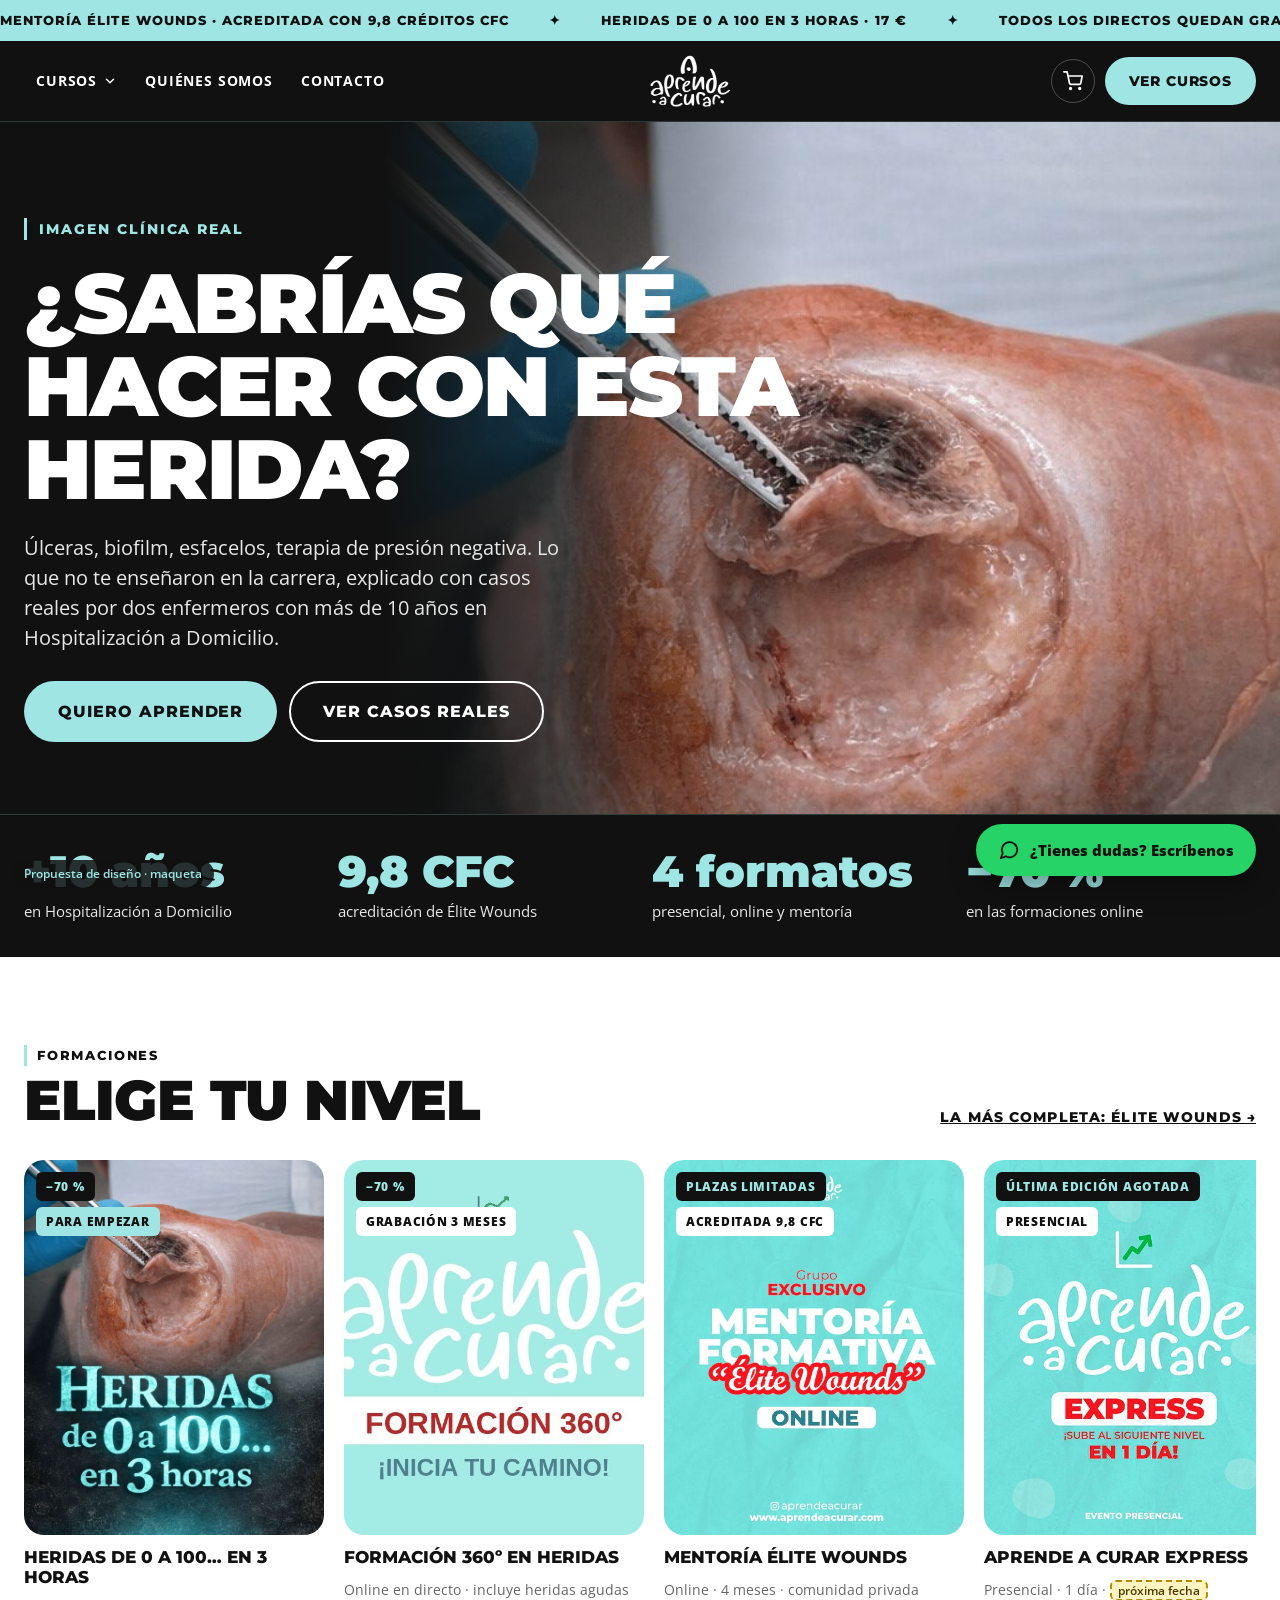
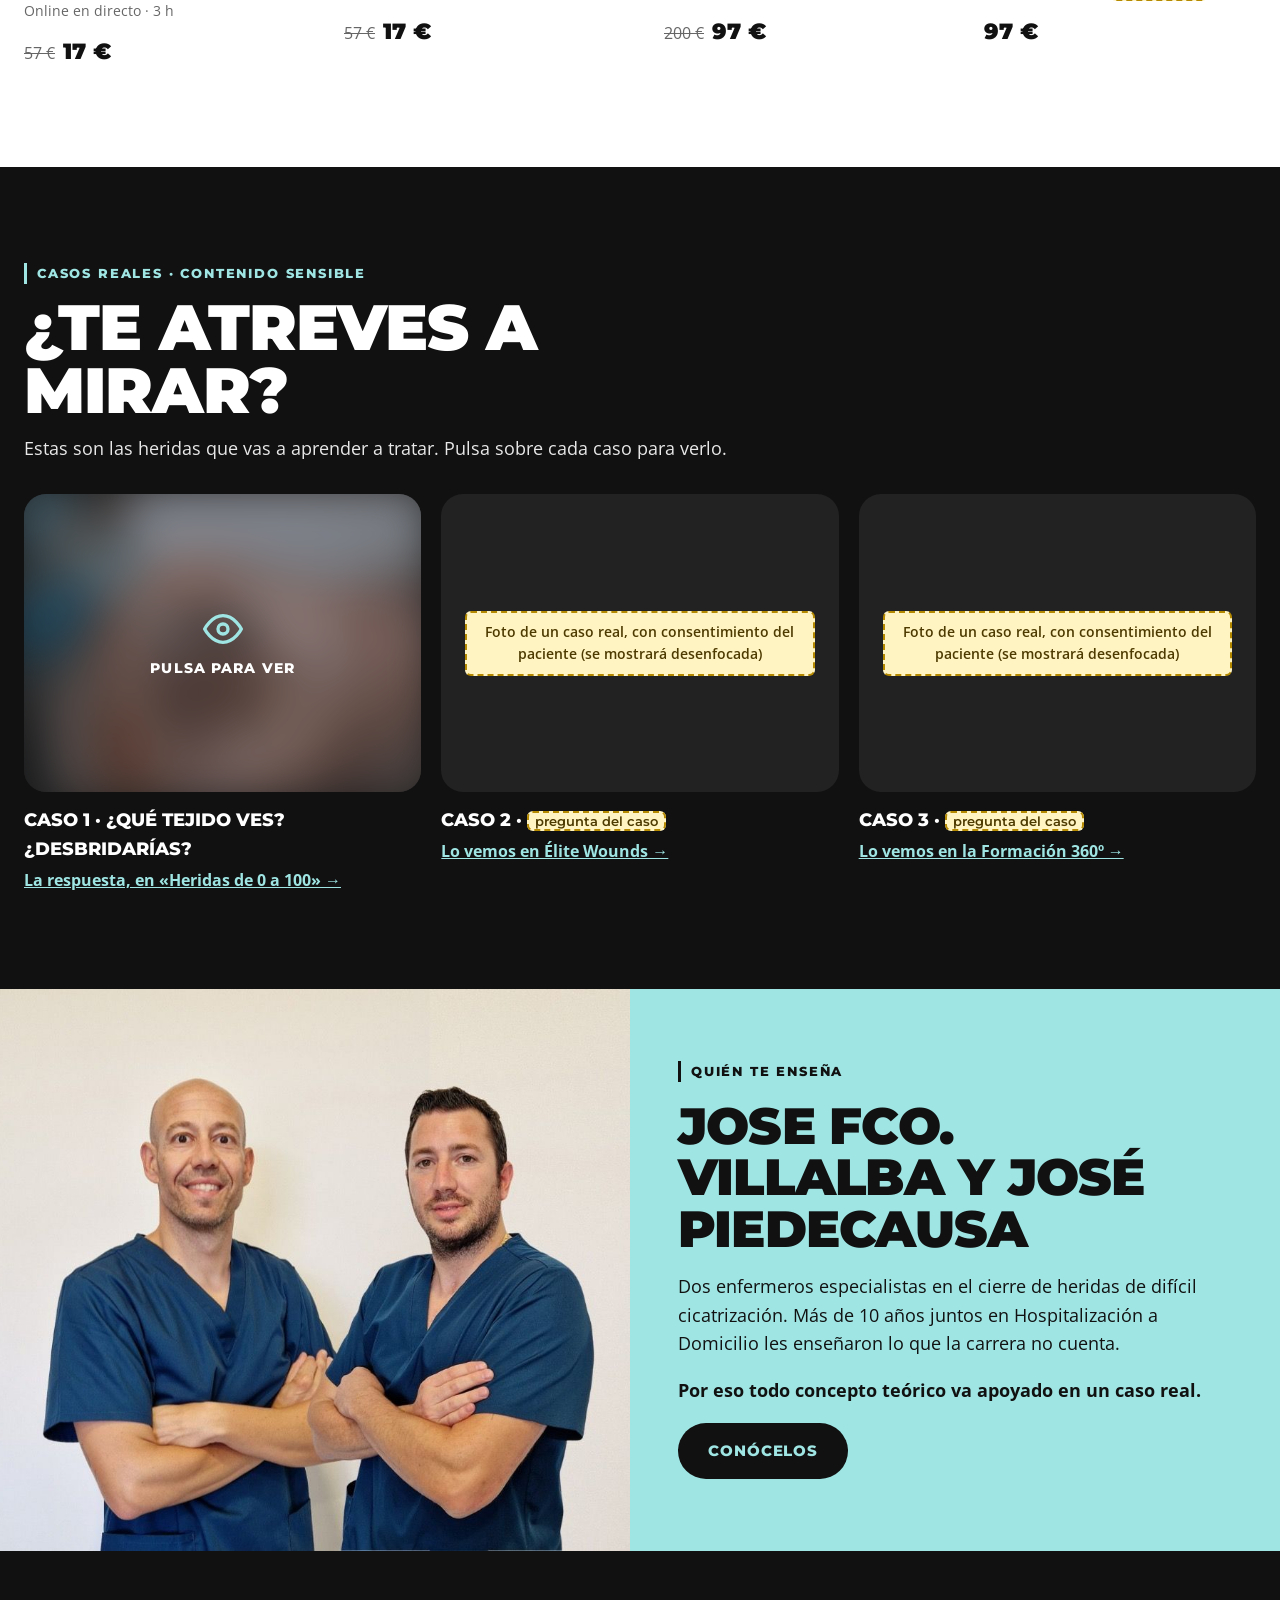
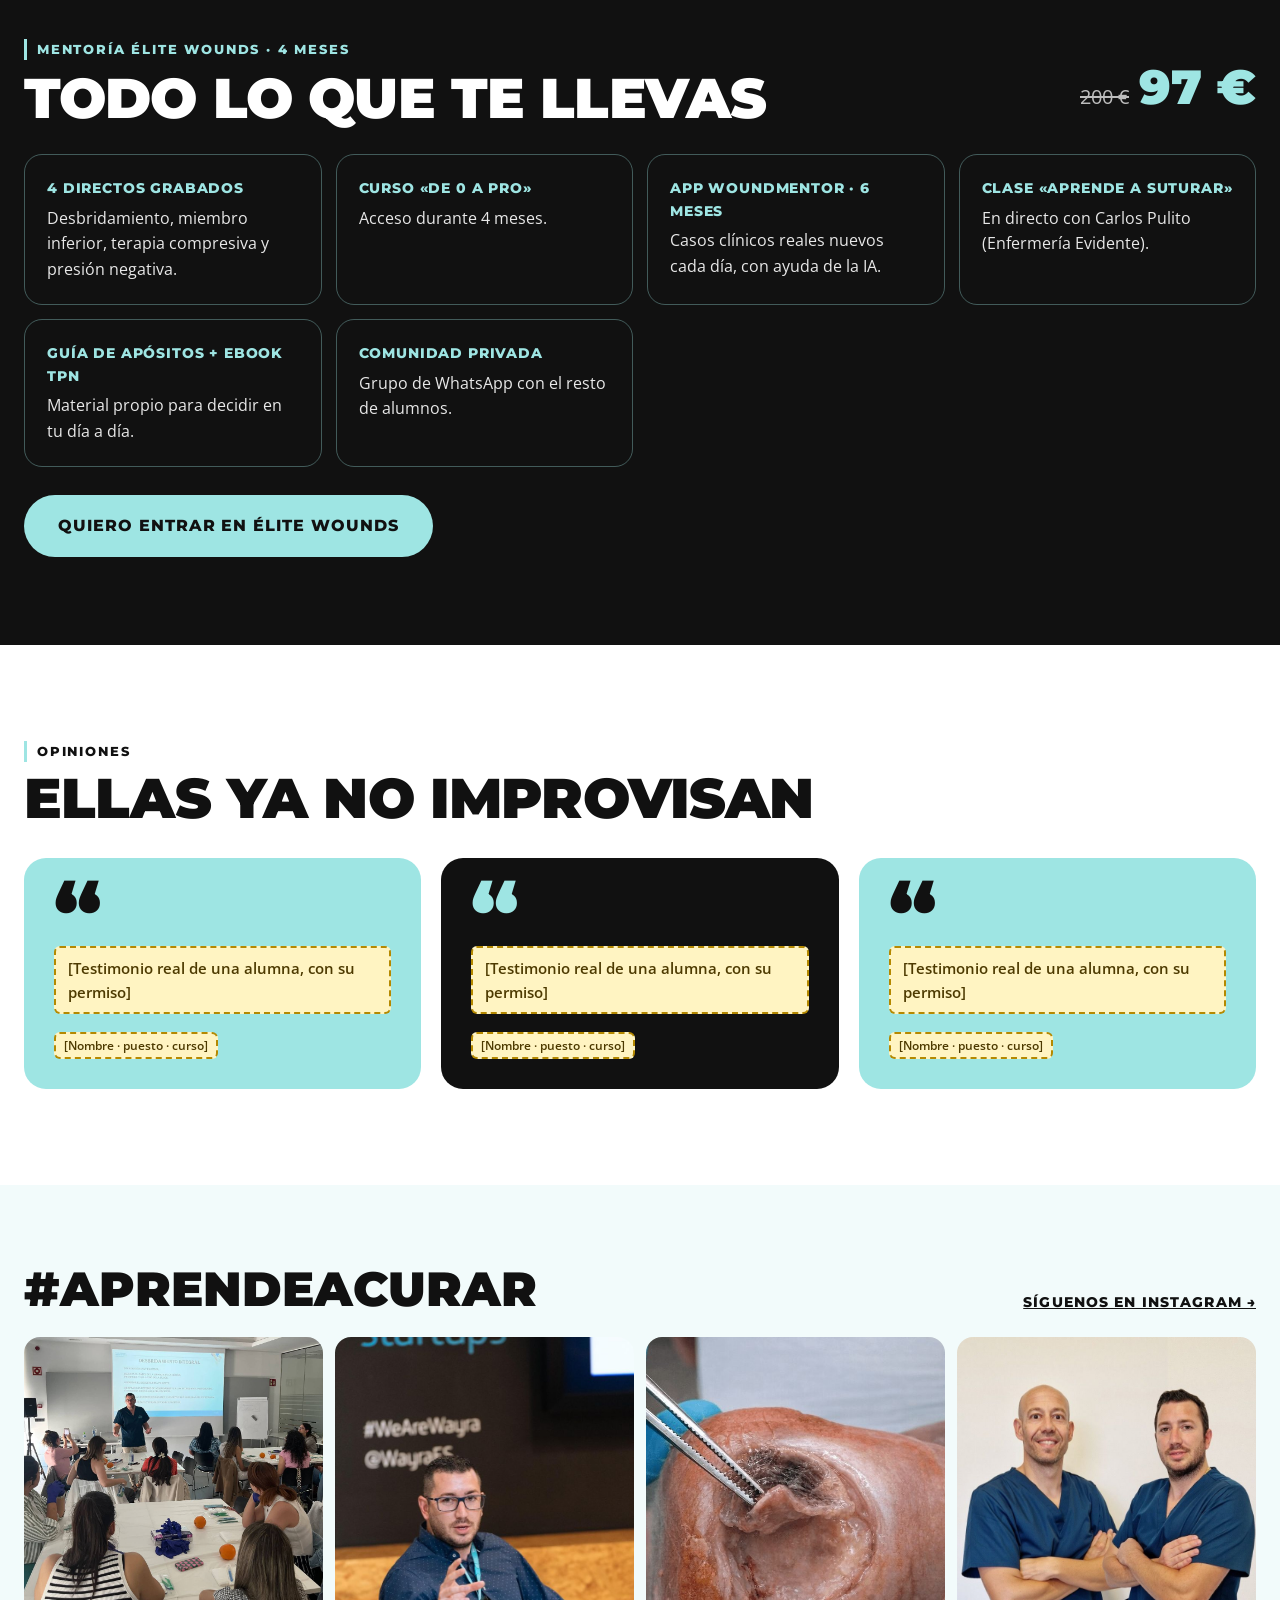
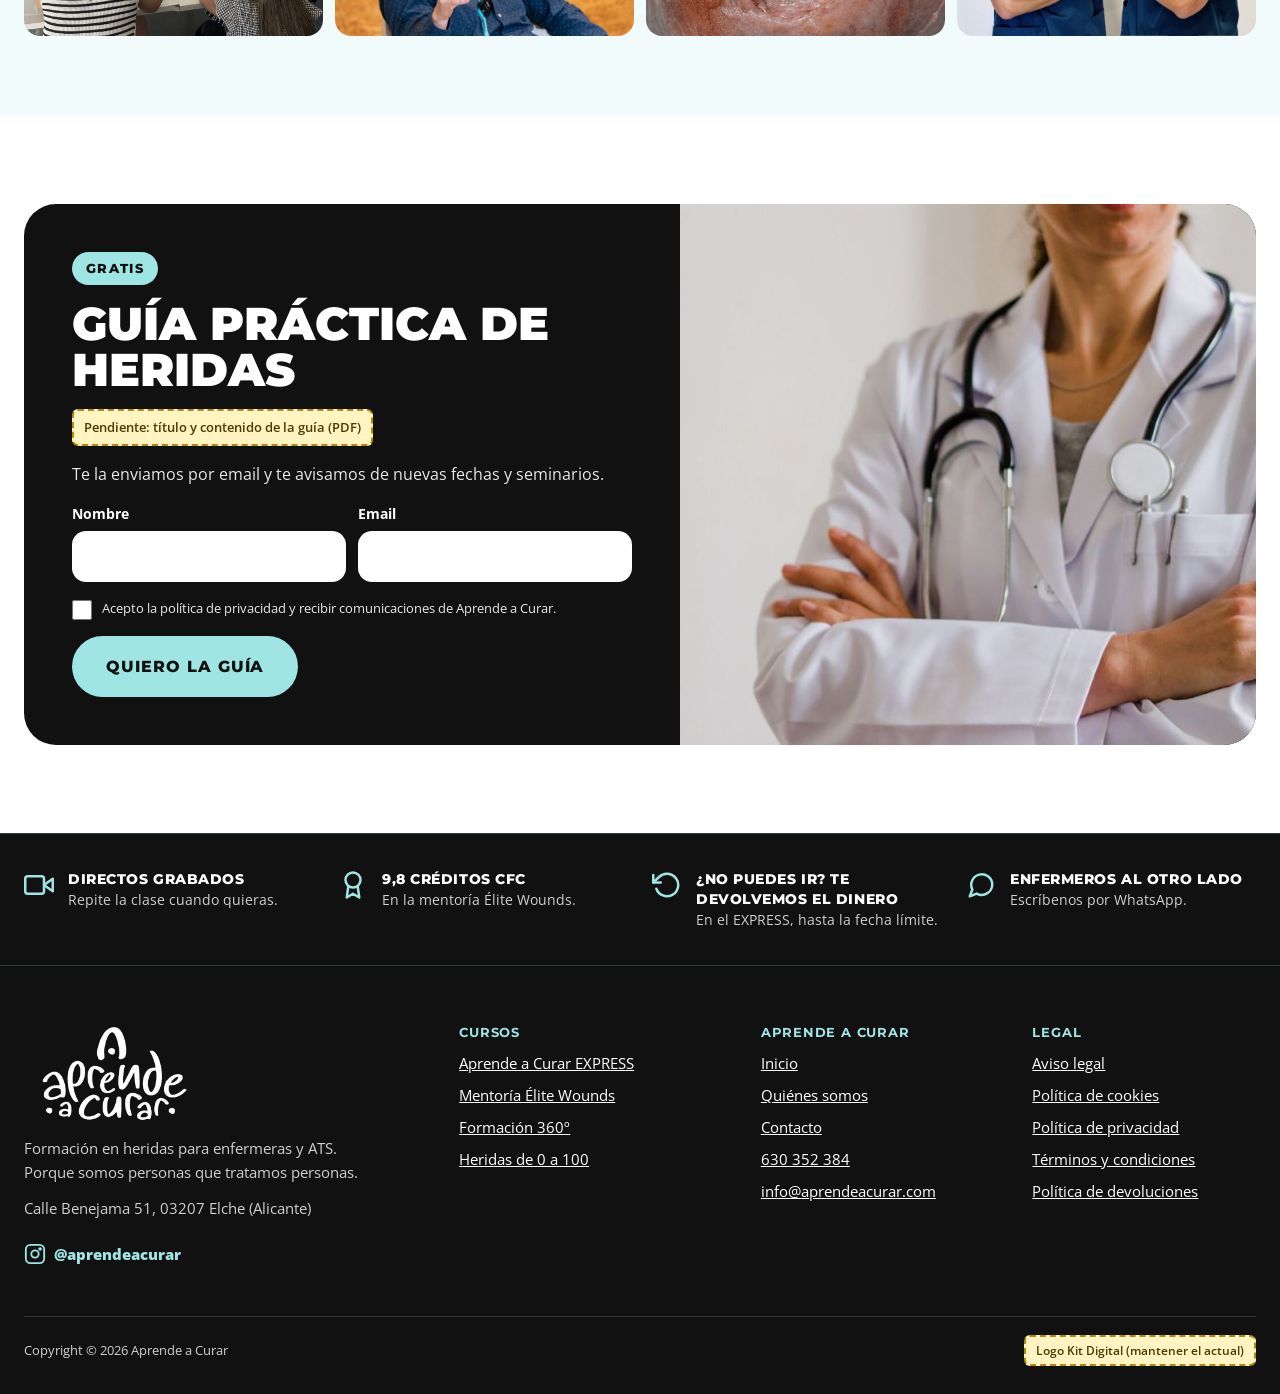
==== commit ef3c17e7: "Add files via upload" ====
--- a/index.html
+++ b/index.html
@@ -9,256 +9,330 @@
 <link rel="preconnect" href="https://fonts.googleapis.com">
 <link rel="stylesheet" href="https://fonts.googleapis.com/css2?family=Montserrat:wght@400;500;600;700;800&family=Open+Sans:wght@400;500;600;700;800&display=swap">
 <link rel="stylesheet" href="web.css">
+<style>
+body{margin:0;background:#ffffff}
+a{color:#111111}a:hover{color:#58A39E}
+@media (max-width:760px){.aac-hero-img{left:0!important;width:100%!important}.aac-hero-fade{background:linear-gradient(180deg,rgba(17,17,17,0.55) 0%,rgba(17,17,17,0.92) 60%)!important}}
+.aac-row::-webkit-scrollbar{height:8px}.aac-row::-webkit-scrollbar-thumb{background:#9EE5E3;border-radius:8px}
+body{margin:0}
+@keyframes aac-ticker{from{transform:translateX(0)}to{transform:translateX(-50%)}}
+.aac-ticker-track{animation:aac-ticker 38s linear infinite}
+@media (prefers-reduced-motion: reduce){.aac-ticker-track{animation:none}}
+@media (max-width:760px){.aac-logo{order:0!important;flex:1 1 auto!important;justify-content:flex-start!important}.aac-act{order:1!important;flex:0 0 auto!important}.aac-nav{order:2!important;flex:1 1 100%!important;font-size:13px!important}}
+body{margin:0}
+</style>
 </head>
 <body>
 
-<div style="font-family: 'Open Sans', Arial, sans-serif; color: #666666; font-size: 16px; line-height: 1.6; background: #ffffff; min-width: 0; overflow-x: hidden">
-
-<div style="font-family: 'Open Sans', Arial, sans-serif; color: #111111; position: relative; z-index: 30">
-<div style="background: #111111; color: #9EE5E3; font-size: 14px; font-weight: 600">
-<div style="max-width: 1240px; margin: 0 auto; padding: 9px 24px; display: flex; flex-wrap: wrap; gap: 6px 20px; justify-content: center; text-align: center">
-<span>Formación en heridas para enfermeras y ATS · Presencial y online en directo</span>
-</div>
-</div>
-<header style="background: #ffffff; position: relative; box-shadow: 0 1px 0 #E6F4F3">
-<div style="max-width: 1240px; margin: 0 auto; padding: 10px 24px; display: flex; flex-wrap: wrap; align-items: center; gap: 12px 32px">
-<a aria-label="Aprende a Curar, inicio" href="index.html" style="display: flex; align-items: center">
-<img alt="Logo de Aprende a Curar" src="logo_cabecera.png" style="height: 68px; width: auto; display: block"/>
-</a>
-<nav aria-label="Menú principal" style="flex: 1 1 420px; display: flex; flex-wrap: wrap; align-items: center; gap: 4px 6px; font-weight: 600; font-size: 15px">
-<a href="index.html" style="color: #111111; text-decoration: none; padding: 12px 14px; border-radius: 100px; background: #E6F7F6">Inicio</a>
+<div style="font-family: 'Open Sans', Arial, sans-serif; color: #333333; font-size: 16px; line-height: 1.6; background: #ffffff; min-width: 0; overflow-x: hidden">
+
+<div style="font-family: 'Open Sans', Arial, sans-serif; color: #ffffff; position: relative; z-index: 30">
+<!-- CINTA DE MENSAJES -->
+<div style="background: #9EE5E3; color: #111111; overflow: hidden; white-space: nowrap; font-family: Montserrat, Arial, sans-serif; font-weight: 800; font-size: 13px; letter-spacing: 0.08em; text-transform: uppercase">
+<div class="aac-ticker-track" style="display: inline-flex; gap: 40px; padding: 10px 0; width: max-content">
+<span>Mentoría Élite Wounds · acreditada con 9,8 créditos CFC</span><span aria-hidden="true">✦</span>
+<span>Heridas de 0 a 100 en 3 horas · 17 €</span><span aria-hidden="true">✦</span>
+<span>Todos los directos quedan grabados</span><span aria-hidden="true">✦</span>
+<span>Casos clínicos reales, sin paja</span><span aria-hidden="true">✦</span>
+<span aria-hidden="true">Mentoría Élite Wounds · acreditada con 9,8 créditos CFC</span><span aria-hidden="true">✦</span>
+<span aria-hidden="true">Heridas de 0 a 100 en 3 horas · 17 €</span><span aria-hidden="true">✦</span>
+<span aria-hidden="true">Todos los directos quedan grabados</span><span aria-hidden="true">✦</span>
+<span aria-hidden="true">Casos clínicos reales, sin paja</span><span aria-hidden="true">✦</span>
+</div>
+</div>
+<!-- CABECERA NEGRA -->
+<header style="background: #111111; position: relative; border-bottom: 1px solid rgba(158,229,227,0.18)">
+<div style="max-width: 1320px; margin: 0 auto; padding: 12px 24px; display: flex; flex-wrap: wrap; align-items: center; gap: 10px 24px">
+<nav aria-label="Menú principal" class="aac-nav" style="order: 1; flex: 1 1 360px; display: flex; flex-wrap: wrap; align-items: center; gap: 2px 4px; font-weight: 700; font-size: 14px; letter-spacing: 0.06em; text-transform: uppercase">
 <div style="position: relative">
-<button aria-controls="menu-cursos" aria-expanded="false" data-toggle-menu="" style="font: inherit; font-weight: 600; color: #111111; background: transparent; border: 0; border-radius: 100px; padding: 12px 14px; display: flex; align-items: center; gap: 6px; cursor: pointer; min-height: 44px" type="button">
+<button aria-controls="menu-cursos" aria-expanded="false" data-toggle-menu="" style="font: inherit; font-weight: 700; letter-spacing: 0.06em; text-transform: uppercase; color: #ffffff; background: transparent; border: 0; padding: 12px 12px; display: flex; align-items: center; gap: 6px; cursor: pointer; min-height: 44px" type="button">
 Cursos
-<svg aria-hidden="true" fill="none" height="14" stroke="#111111" stroke-linecap="round" stroke-linejoin="round" stroke-width="2.5" viewbox="0 0 24 24" width="14"><polyline points="6 9 12 15 18 9"></polyline></svg>
+<svg aria-hidden="true" fill="none" height="14" stroke="currentColor" stroke-linecap="round" stroke-linejoin="round" stroke-width="2.5" viewbox="0 0 24 24" width="14"><polyline points="6 9 12 15 18 9"></polyline></svg>
 </button>
-<div hidden="" id="menu-cursos" style="position: absolute; top: 56px; left: -16px; width: 780px; max-width: 92vw; background: #ffffff; border-radius: 20px; box-shadow: 0 24px 60px rgba(17,17,17,0.18); padding: 18px; display: grid; grid-template-columns: repeat(2, minmax(0, 1fr)); gap: 10px; border-top: 5px solid #72C1BD">
-<a href="curso-express.html" style="display: flex; gap: 14px; align-items: center; text-decoration: none; padding: 10px; border-radius: 14px; background: #F2FBFB">
+<div hidden="" id="menu-cursos" style="position: absolute; top: 58px; left: -12px; width: 820px; max-width: 92vw; background: #ffffff; color: #111111; border-radius: 22px; box-shadow: 0 30px 70px rgba(0,0,0,0.45); padding: 18px; display: grid; grid-template-columns: repeat(2, minmax(0, 1fr)); gap: 10px; border-top: 6px solid #9EE5E3; text-transform: none; letter-spacing: 0">
+<a href="curso-express.html" style="display: flex; gap: 14px; align-items: center; text-decoration: none; padding: 10px; border-radius: 16px; background: #F2FBFB">
 <img alt="" src="express.jpg" style="width: 64px; height: 80px; object-fit: cover; border-radius: 10px; flex: none"/>
 <span style="display: flex; flex-direction: column; gap: 2px">
-<span style="color: #111111; font-weight: 700; font-size: 15px">Aprende a Curar EXPRESS</span>
+<span style="color: #111111; font-weight: 800; font-size: 15px">Aprende a Curar EXPRESS</span>
 <span style="color: #666666; font-weight: 500; font-size: 13px">Presencial · 1 día</span>
 <span style="color: #111111; font-weight: 800; font-size: 15px">97 €</span>
 </span>
 </a>
-<a href="curso-elite.html" style="display: flex; gap: 14px; align-items: center; text-decoration: none; padding: 10px; border-radius: 14px; background: #F2FBFB">
+<a href="curso-elite.html" style="display: flex; gap: 14px; align-items: center; text-decoration: none; padding: 10px; border-radius: 16px; background: #F2FBFB">
 <img alt="" src="elite.jpg" style="width: 64px; height: 80px; object-fit: cover; border-radius: 10px; flex: none"/>
 <span style="display: flex; flex-direction: column; gap: 2px">
-<span style="color: #111111; font-weight: 700; font-size: 15px">Mentoría Formativa Élite Wounds</span>
+<span style="color: #111111; font-weight: 800; font-size: 15px">Mentoría Formativa Élite Wounds</span>
 <span style="color: #666666; font-weight: 500; font-size: 13px">Online · 4 meses · 9,8 créditos CFC</span>
 <span style="color: #111111; font-weight: 800; font-size: 15px"><del style="color: #666666; font-weight: 500">200 €</del> 97 €</span>
 </span>
 </a>
-<a href="curso-360.html" style="display: flex; gap: 14px; align-items: center; text-decoration: none; padding: 10px; border-radius: 14px; background: #F2FBFB">
+<a href="curso-360.html" style="display: flex; gap: 14px; align-items: center; text-decoration: none; padding: 10px; border-radius: 16px; background: #F2FBFB">
 <img alt="" src="f360.jpg" style="width: 64px; height: 80px; object-fit: cover; border-radius: 10px; flex: none"/>
 <span style="display: flex; flex-direction: column; gap: 2px">
-<span style="color: #111111; font-weight: 700; font-size: 15px">Formación 360º en el tratamiento de heridas</span>
+<span style="color: #111111; font-weight: 800; font-size: 15px">Formación 360º en el tratamiento de heridas</span>
 <span style="color: #666666; font-weight: 500; font-size: 13px">Online en directo · grabación 3 meses</span>
 <span style="color: #111111; font-weight: 800; font-size: 15px"><del style="color: #666666; font-weight: 500">57 €</del> 17 €</span>
 </span>
 </a>
-<a href="curso-0a100.html" style="display: flex; gap: 14px; align-items: center; text-decoration: none; padding: 10px; border-radius: 14px; background: #F2FBFB">
+<a href="curso-0a100.html" style="display: flex; gap: 14px; align-items: center; text-decoration: none; padding: 10px; border-radius: 16px; background: #F2FBFB">
 <img alt="" src="h0a100.jpg" style="width: 64px; height: 80px; object-fit: cover; border-radius: 10px; flex: none"/>
 <span style="display: flex; flex-direction: column; gap: 2px">
-<span style="color: #111111; font-weight: 700; font-size: 15px">Heridas de 0 a 100… en 3 horas</span>
+<span style="color: #111111; font-weight: 800; font-size: 15px">Heridas de 0 a 100… en 3 horas</span>
 <span style="color: #666666; font-weight: 500; font-size: 13px">Online en directo · 3 horas</span>
 <span style="color: #111111; font-weight: 800; font-size: 15px"><del style="color: #666666; font-weight: 500">57 €</del> 17 €</span>
 </span>
 </a>
 <div style="grid-column: 1 / -1; display: flex; flex-wrap: wrap; justify-content: space-between; align-items: center; gap: 8px; padding: 8px 6px 0; font-size: 14px">
 <span style="color: #666666">Seminarios online: <strong style="color: #111111">próximamente</strong></span>
-<a href="index.html" style="color: #111111; font-weight: 700">Ver todos los cursos →</a>
-</div>
-</div>
-</div>
-<a href="sobre-nosotros.html" style="color: #111111; text-decoration: none; padding: 12px 14px; border-radius: 100px; background: transparent">Sobre nosotros</a>
-<a href="contacto.html" style="color: #111111; text-decoration: none; padding: 12px 14px; border-radius: 100px; background: transparent">Contacto</a>
+<a href="index.html" style="color: #111111; font-weight: 800">Ver todos los cursos →</a>
+</div>
+</div>
+</div>
+<a href="sobre-nosotros.html" style="color: #ffffff; text-decoration: none; padding: 12px 12px">Quiénes somos</a>
+<a href="contacto.html" style="color: #ffffff; text-decoration: none; padding: 12px 12px">Contacto</a>
 </nav>
-<div style="display: flex; align-items: center; gap: 12px">
-<a aria-label="Carrito" href="https://www.aprendeacurar.com/carrito/" style="display: flex; align-items: center; justify-content: center; width: 44px; height: 44px; border-radius: 100px; background: #F2FBFB">
-<svg aria-hidden="true" fill="none" height="20" stroke="#111111" stroke-linecap="round" stroke-linejoin="round" stroke-width="2" viewbox="0 0 24 24" width="20"><circle cx="9" cy="21" r="1"></circle><circle cx="20" cy="21" r="1"></circle><path d="M1 1h4l2.7 13.4a2 2 0 0 0 2 1.6h9.7a2 2 0 0 0 2-1.6L23 6H6"></path></svg>
-</a>
-<button data-toggle-menu="" style="font: inherit; background: #72C1BD; color: #111111; border: 0; cursor: pointer; font-weight: 700; font-size: 15px; padding: 12px 26px; border-radius: 100px; min-height: 44px" type="button">Ver cursos</button>
+<a aria-label="Aprende a Curar, inicio" class="aac-logo" href="index.html" style="order: 2; display: flex; align-items: center; justify-content: center; flex: 0 0 auto">
+<img alt="Logo de Aprende a Curar" src="imagotipo_blanco.png" style="height: 56px; width: auto; display: block"/>
+</a>
+<div class="aac-act" style="order: 3; flex: 1 1 260px; display: flex; align-items: center; justify-content: flex-end; gap: 10px">
+<a aria-label="Carrito" href="https://www.aprendeacurar.com/carrito/" style="display: flex; align-items: center; justify-content: center; width: 44px; height: 44px; border-radius: 100px; border: 1px solid rgba(255,255,255,0.25)">
+<svg aria-hidden="true" fill="none" height="20" stroke="#ffffff" stroke-linecap="round" stroke-linejoin="round" stroke-width="2" viewbox="0 0 24 24" width="20"><circle cx="9" cy="21" r="1"></circle><circle cx="20" cy="21" r="1"></circle><path d="M1 1h4l2.7 13.4a2 2 0 0 0 2 1.6h9.7a2 2 0 0 0 2-1.6L23 6H6"></path></svg>
+</a>
+<button data-toggle-menu="" style="font: inherit; background: #9EE5E3; color: #111111; border: 0; cursor: pointer; font-family: Montserrat, Arial, sans-serif; font-weight: 800; font-size: 14px; letter-spacing: 0.06em; text-transform: uppercase; padding: 13px 24px; border-radius: 100px; min-height: 44px" type="button">Ver cursos</button>
 </div>
 </div>
 </header>
 </div>
 
-<!-- PORTADA -->
-<section id="inicio" style="background: #9EE5E3; position: relative">
-<div style="max-width: 1240px; margin: 0 auto; padding: 72px 24px 150px; display: flex; flex-wrap: wrap; align-items: center; gap: 56px; position: relative; z-index: 1">
-<div style="flex: 1 1 480px; min-width: 0; display: flex; flex-direction: column; gap: 24px">
-<span style="align-self: flex-start; background: #ffffff; color: #111111; font-weight: 700; font-size: 13px; letter-spacing: 0.08em; text-transform: uppercase; padding: 8px 16px; border-radius: 100px">Para enfermeras y ATS</span>
-<h1 style="margin: 0; font-family: Montserrat, Arial, sans-serif; font-weight: 800; font-size: 64px; line-height: 1.02; color: #111111; letter-spacing: -0.02em">Cura heridas con seguridad.<br/>Sin improvisar.</h1>
-<p style="margin: 0; font-family: Montserrat, Arial, sans-serif; font-weight: 500; font-size: 21px; line-height: 1.5; color: #111111; max-width: 540px">Formación práctica en valoración y tratamiento de heridas, basada en casos clínicos reales, presencial y online en directo.</p>
-<div style="display: flex; flex-wrap: wrap; gap: 12px; padding-top: 4px">
-<a href="#cursos" style="background: #111111; color: #9EE5E3; text-decoration: none; font-weight: 700; font-size: 17px; padding: 17px 36px; border-radius: 100px">Ver los 4 cursos</a>
-<a href="#guia" style="background: #ffffff; color: #111111; text-decoration: none; font-weight: 700; font-size: 17px; padding: 17px 32px; border-radius: 100px">Guía gratuita</a>
-</div>
-</div>
-<div style="flex: 1 1 500px; min-width: 0; position: relative; min-height: 520px">
-<img alt="Alumnas en una formación presencial de Aprende a Curar" src="mision.jpg" style="position: absolute; right: 0; top: 0; width: 82%; height: 430px; object-fit: cover; border-radius: 40px 40px 40px 140px; display: block; box-shadow: 0 30px 60px rgba(17,17,17,0.18)"/>
-<a aria-label="Conoce a los formadores" href="sobre-nosotros.html" style="position: absolute; left: 0; bottom: 0; width: 46%; display: block">
-<img alt="Jose Fco. Villalba y José Piedecausa, formadores de Aprende a Curar" src="equipo.jpg" style="width: 100%; height: 250px; object-fit: cover; object-position: center 20%; border-radius: 32px; border: 8px solid #ffffff; display: block; box-shadow: 0 20px 40px rgba(17,17,17,0.18); background: #ffffff; box-sizing: border-box"/>
-</a>
-<div style="position: absolute; right: 12px; bottom: 30px; background: #111111; color: #ffffff; border-radius: 20px; padding: 16px 20px; display: flex; flex-direction: column; gap: 2px; box-shadow: 0 16px 34px rgba(17,17,17,0.25)">
-<strong style="font-family: Montserrat, Arial, sans-serif; font-size: 26px; color: #9EE5E3; line-height: 1.1">+10 años</strong>
-<span style="font-size: 14px">en Hospitalización a Domicilio</span>
-</div>
-</div>
-</div>
-<svg aria-hidden="true" preserveaspectratio="none" style="position: absolute; left: 0; bottom: -1px; width: 100%; height: 110px; display: block" viewbox="0 0 1440 120"><path d="M0 120V60C240 0 480 0 720 40s480 70 720 10v70z" fill="#ffffff"></path></svg>
-</section>
-<!-- FRANJA DE CONFIANZA (cada bloque lleva a su página) -->
-<section aria-label="Por qué Aprende a Curar" style="position: relative; z-index: 2; margin-top: -70px">
-<div style="max-width: 1240px; margin: 0 auto; padding: 0 24px">
-<div style="background: #ffffff; border-radius: 24px; box-shadow: 0 20px 50px rgba(17,17,17,0.10); padding: 14px; display: grid; grid-template-columns: repeat(auto-fit, minmax(240px, 1fr)); gap: 6px">
-<a href="sobre-nosotros.html" style="display: flex; gap: 14px; align-items: center; text-decoration: none; padding: 12px; border-radius: 16px">
-<img alt="" src="equipo.jpg" style="flex: none; width: 52px; height: 52px; border-radius: 100px; object-fit: cover; object-position: center 25%"/>
-<span style="display: flex; flex-direction: column; line-height: 1.35"><strong style="color: #111111; font-size: 16px">Jose Fco. Villalba y José Piedecausa</strong><span style="font-size: 14px; color: #666666">Enfermeros especialistas en heridas →</span></span>
-</a>
-<a href="curso-elite.html" style="display: flex; gap: 14px; align-items: center; text-decoration: none; padding: 12px; border-radius: 16px">
-<span style="flex: none; width: 52px; height: 52px; border-radius: 16px; background: #9EE5E3; display: flex; align-items: center; justify-content: center"><svg aria-hidden="true" fill="none" height="24" stroke="#111111" stroke-linecap="round" stroke-linejoin="round" stroke-width="2" viewbox="0 0 24 24" width="24"><circle cx="12" cy="8" r="6"></circle><path d="M8.2 13.3 7 22l5-3 5 3-1.2-8.7"></path></svg></span>
-<span style="display: flex; flex-direction: column; line-height: 1.35"><strong style="color: #111111; font-size: 16px">Acreditada: 9,8 créditos CFC</strong><span style="font-size: 14px; color: #666666">Mentoría Élite Wounds →</span></span>
-</a>
-<a href="#cursos" style="display: flex; gap: 14px; align-items: center; text-decoration: none; padding: 12px; border-radius: 16px">
-<span style="flex: none; width: 52px; height: 52px; border-radius: 16px; background: #9EE5E3; display: flex; align-items: center; justify-content: center"><svg aria-hidden="true" fill="none" height="24" stroke="#111111" stroke-linecap="round" stroke-linejoin="round" stroke-width="2" viewbox="0 0 24 24" width="24"><rect height="14" rx="2" width="20" x="2" y="4"></rect><path d="M8 22h8M12 18v4"></path></svg></span>
-<span style="display: flex; flex-direction: column; line-height: 1.35"><strong style="color: #111111; font-size: 16px">Directos que quedan grabados</strong><span style="font-size: 14px; color: #666666">Ver formatos →</span></span>
-</a>
-<a href="contacto.html" style="display: flex; gap: 14px; align-items: center; text-decoration: none; padding: 12px; border-radius: 16px">
-<span style="flex: none; width: 52px; height: 52px; border-radius: 16px; background: #9EE5E3; display: flex; align-items: center; justify-content: center"><svg aria-hidden="true" fill="none" height="24" stroke="#111111" stroke-linecap="round" stroke-linejoin="round" stroke-width="2" viewbox="0 0 24 24" width="24"><path d="M3 21h18M5 21V8l7-5 7 5v13M9 21v-6h6v6"></path></svg></span>
-<span style="display: flex; flex-direction: column; gap: 3px; line-height: 1.35"><strong style="color: #111111; font-size: 16px">Bonificable para empresas</strong><span style="align-self: flex-start; background: #FFF4C2; border: 2px dashed #B58900; color: #4D3A00; border-radius: 6px; padding: 1px 7px; font-size: 12px; font-weight: 600">FUNDAE: confirmar cursos</span></span>
-</a>
-</div>
-</div>
-</section>
-<!-- CURSOS (cada tarjeta lleva a su ficha) -->
+<!-- 1 · PORTADA A PANTALLA COMPLETA -->
+<section id="inicio" style="position: relative; background: #111111; min-height: 680px; display: flex; align-items: flex-end; overflow: hidden">
+<img alt="Herida crónica con tejido desvitalizado durante una cura con pinzas" class="aac-hero-img" src="herida.jpg" style="position: absolute; top: 0; bottom: 0; left: 30%; width: 70%; height: 100%; object-fit: cover; object-position: 35% center; display: block"/>
+<div aria-hidden="true" class="aac-hero-fade" style="position: absolute; inset: 0; background: linear-gradient(90deg, rgba(17,17,17,1) 0%, rgba(17,17,17,1) 30%, rgba(17,17,17,0.55) 44%, rgba(17,17,17,0) 62%)"></div>
+<div style="position: relative; z-index: 1; max-width: 1320px; width: 100%; margin: 0 auto; padding: 96px 24px 72px; display: flex; flex-direction: column; gap: 22px">
+<span style="align-self: flex-start; color: #9EE5E3; font-family: Montserrat, Arial, sans-serif; font-weight: 800; font-size: 14px; letter-spacing: 0.14em; text-transform: uppercase; border-left: 3px solid #9EE5E3; padding-left: 12px">Imagen clínica real</span>
+<h1 style="margin: 0; max-width: 780px; font-family: Montserrat, Arial, sans-serif; font-weight: 900; font-size: clamp(44px, 6.6vw, 96px); line-height: 0.98; color: #ffffff; text-transform: uppercase; letter-spacing: -0.02em">¿Sabrías qué hacer con esta herida?</h1>
+<p style="margin: 0; max-width: 560px; font-size: 20px; line-height: 1.5; color: #E8E8E8">Úlceras, biofilm, esfacelos, terapia de presión negativa. Lo que no te enseñaron en la carrera, explicado con casos reales por dos enfermeros con más de 10 años en Hospitalización a Domicilio.</p>
+<div style="display: flex; flex-wrap: wrap; gap: 12px; padding-top: 6px">
+<a href="#cursos" style="background: #9EE5E3; color: #111111; text-decoration: none; font-family: Montserrat, Arial, sans-serif; font-weight: 800; font-size: 16px; letter-spacing: 0.06em; text-transform: uppercase; padding: 18px 34px; border-radius: 100px">Quiero aprender</a>
+<a href="#casos" style="background: transparent; color: #ffffff; text-decoration: none; font-family: Montserrat, Arial, sans-serif; font-weight: 800; font-size: 16px; letter-spacing: 0.06em; text-transform: uppercase; padding: 16px 32px; border-radius: 100px; border: 2px solid #ffffff">Ver casos reales</a>
+</div>
+</div>
+</section>
+<!-- 2 · CIFRAS -->
+<section aria-label="Aprende a Curar en cifras" style="background: #111111; border-top: 1px solid rgba(158,229,227,0.2)">
+<div style="max-width: 1320px; margin: 0 auto; padding: 34px 24px; display: grid; grid-template-columns: repeat(auto-fit, minmax(220px, 1fr)); gap: 24px">
+<div style="display: flex; flex-direction: column"><strong style="font-family: Montserrat, Arial, sans-serif; font-weight: 900; font-size: 44px; line-height: 1; color: #9EE5E3">+10 años</strong><span style="color: #E8E8E8; font-size: 15px; padding-top: 6px">en Hospitalización a Domicilio</span></div>
+<div style="display: flex; flex-direction: column"><strong style="font-family: Montserrat, Arial, sans-serif; font-weight: 900; font-size: 44px; line-height: 1; color: #9EE5E3">9,8 CFC</strong><span style="color: #E8E8E8; font-size: 15px; padding-top: 6px">acreditación de Élite Wounds</span></div>
+<div style="display: flex; flex-direction: column"><strong style="font-family: Montserrat, Arial, sans-serif; font-weight: 900; font-size: 44px; line-height: 1; color: #9EE5E3">4 formatos</strong><span style="color: #E8E8E8; font-size: 15px; padding-top: 6px">presencial, online y mentoría</span></div>
+<div style="display: flex; flex-direction: column"><strong style="font-family: Montserrat, Arial, sans-serif; font-weight: 900; font-size: 44px; line-height: 1; color: #9EE5E3">−70 %</strong><span style="color: #E8E8E8; font-size: 15px; padding-top: 6px">en las formaciones online</span></div>
+</div>
+</section>
+<!-- 3 · CURSOS EN FILA (estilo tienda) -->
 <section id="cursos" style="background: #ffffff">
-<div style="max-width: 1240px; margin: 0 auto; padding: 88px 24px 96px; display: flex; flex-direction: column; gap: 40px">
-<div style="display: flex; flex-wrap: wrap; justify-content: space-between; align-items: flex-end; gap: 16px 40px">
-<div style="display: flex; flex-direction: column; gap: 10px; max-width: 680px">
-<span style="align-self: flex-start; background: #9EE5E3; color: #111111; font-weight: 700; font-size: 13px; letter-spacing: 0.08em; text-transform: uppercase; padding: 6px 14px; border-radius: 100px">Nuestros cursos</span>
-<h2 style="margin: 0; font-family: Montserrat, Arial, sans-serif; font-weight: 800; font-size: 46px; line-height: 1.08; color: #111111; letter-spacing: -0.015em">Elige cómo quieres subir de nivel</h2>
-</div>
-<p style="margin: 0; font-size: 17px; max-width: 400px">Una jornada presencial, dos formaciones online en directo y una mentoría de 4 meses con comunidad.</p>
-</div>
-<div style="display: grid; grid-template-columns: repeat(auto-fit, minmax(260px, 1fr)); gap: 24px">
-<article style="background: #ffffff; border-radius: 24px; overflow: hidden; display: flex; flex-direction: column; box-shadow: 0 14px 40px rgba(17,17,17,0.10); border: 2px solid #E6F4F3">
-<a href="curso-express.html" style="position: relative; background: #9EE5E3; display: block">
+<div style="max-width: 1320px; margin: 0 auto; padding: 88px 24px 80px; display: flex; flex-direction: column; gap: 28px">
+<div style="display: flex; flex-wrap: wrap; justify-content: space-between; align-items: flex-end; gap: 12px 24px">
+<div style="display: flex; flex-direction: column; gap: 6px">
+<span style="color: #111111; font-family: Montserrat, Arial, sans-serif; font-weight: 800; font-size: 13px; letter-spacing: 0.14em; text-transform: uppercase; border-left: 3px solid #9EE5E3; padding-left: 10px">Formaciones</span>
+<h2 style="margin: 0; font-family: Montserrat, Arial, sans-serif; font-weight: 900; font-size: clamp(34px, 4.4vw, 56px); line-height: 1; color: #111111; text-transform: uppercase; letter-spacing: -0.015em">Elige tu nivel</h2>
+</div>
+<a href="curso-elite.html" style="color: #111111; font-family: Montserrat, Arial, sans-serif; font-weight: 800; font-size: 14px; letter-spacing: 0.08em; text-transform: uppercase">La más completa: Élite Wounds →</a>
+</div>
+<div class="aac-row" style="display: flex; gap: 20px; overflow-x: auto; scroll-snap-type: x mandatory; padding: 4px 2px 18px">
+<a href="curso-0a100.html" style="flex: 0 0 300px; scroll-snap-align: start; text-decoration: none; color: #111111; display: flex; flex-direction: column; gap: 12px">
+<span style="position: relative; display: block; border-radius: 20px; overflow: hidden; background: #111111">
+<img alt="Portada del curso Heridas de 0 a 100 en 3 horas" src="h0a100.jpg" style="width: 100%; aspect-ratio: 4 / 5; object-fit: cover; display: block"/>
+<span style="position: absolute; left: 12px; top: 12px; display: flex; flex-direction: column; align-items: flex-start; gap: 6px">
+<span style="background: #111111; color: #9EE5E3; font-size: 12px; font-weight: 800; letter-spacing: 0.06em; padding: 5px 10px; border-radius: 6px; text-transform: uppercase">−70 %</span>
+<span style="background: #9EE5E3; color: #111111; font-size: 12px; font-weight: 800; letter-spacing: 0.06em; padding: 5px 10px; border-radius: 6px; text-transform: uppercase">Para empezar</span>
+</span>
+</span>
+<span style="font-family: Montserrat, Arial, sans-serif; font-weight: 800; font-size: 17px; text-transform: uppercase; line-height: 1.2">Heridas de 0 a 100… en 3 horas</span>
+<span style="font-size: 14px; color: #666666">Online en directo · 3 h</span>
+<span style="display: flex; align-items: baseline; gap: 8px"><del style="color: #666666">57 €</del><strong style="font-size: 22px; font-family: Montserrat, Arial, sans-serif; font-weight: 900">17 €</strong></span>
+</a>
+<a href="curso-360.html" style="flex: 0 0 300px; scroll-snap-align: start; text-decoration: none; color: #111111; display: flex; flex-direction: column; gap: 12px">
+<span style="position: relative; display: block; border-radius: 20px; overflow: hidden; background: #9EE5E3">
+<img alt="Portada de la Formación 360º en el tratamiento de heridas" src="f360.jpg" style="width: 100%; aspect-ratio: 4 / 5; object-fit: cover; display: block"/>
+<span style="position: absolute; left: 12px; top: 12px; display: flex; flex-direction: column; align-items: flex-start; gap: 6px">
+<span style="background: #111111; color: #9EE5E3; font-size: 12px; font-weight: 800; letter-spacing: 0.06em; padding: 5px 10px; border-radius: 6px; text-transform: uppercase">−70 %</span>
+<span style="background: #ffffff; color: #111111; font-size: 12px; font-weight: 800; letter-spacing: 0.06em; padding: 5px 10px; border-radius: 6px; text-transform: uppercase">Grabación 3 meses</span>
+</span>
+</span>
+<span style="font-family: Montserrat, Arial, sans-serif; font-weight: 800; font-size: 17px; text-transform: uppercase; line-height: 1.2">Formación 360º en heridas</span>
+<span style="font-size: 14px; color: #666666">Online en directo · incluye heridas agudas</span>
+<span style="display: flex; align-items: baseline; gap: 8px"><del style="color: #666666">57 €</del><strong style="font-size: 22px; font-family: Montserrat, Arial, sans-serif; font-weight: 900">17 €</strong></span>
+</a>
+<a href="curso-elite.html" style="flex: 0 0 300px; scroll-snap-align: start; text-decoration: none; color: #111111; display: flex; flex-direction: column; gap: 12px">
+<span style="position: relative; display: block; border-radius: 20px; overflow: hidden; background: #9EE5E3">
+<img alt="Portada de la Mentoría Formativa Élite Wounds" src="elite.jpg" style="width: 100%; aspect-ratio: 4 / 5; object-fit: cover; display: block"/>
+<span style="position: absolute; left: 12px; top: 12px; display: flex; flex-direction: column; align-items: flex-start; gap: 6px">
+<span style="background: #111111; color: #9EE5E3; font-size: 12px; font-weight: 800; letter-spacing: 0.06em; padding: 5px 10px; border-radius: 6px; text-transform: uppercase">Plazas limitadas</span>
+<span style="background: #ffffff; color: #111111; font-size: 12px; font-weight: 800; letter-spacing: 0.06em; padding: 5px 10px; border-radius: 6px; text-transform: uppercase">Acreditada 9,8 CFC</span>
+</span>
+</span>
+<span style="font-family: Montserrat, Arial, sans-serif; font-weight: 800; font-size: 17px; text-transform: uppercase; line-height: 1.2">Mentoría Élite Wounds</span>
+<span style="font-size: 14px; color: #666666">Online · 4 meses · comunidad privada</span>
+<span style="display: flex; align-items: baseline; gap: 8px"><del style="color: #666666">200 €</del><strong style="font-size: 22px; font-family: Montserrat, Arial, sans-serif; font-weight: 900">97 €</strong></span>
+</a>
+<a href="curso-express.html" style="flex: 0 0 300px; scroll-snap-align: start; text-decoration: none; color: #111111; display: flex; flex-direction: column; gap: 12px">
+<span style="position: relative; display: block; border-radius: 20px; overflow: hidden; background: #9EE5E3">
 <img alt="Portada del curso Aprende a Curar EXPRESS" src="express.jpg" style="width: 100%; aspect-ratio: 4 / 5; object-fit: cover; display: block"/>
-<span style="position: absolute; left: 14px; top: 14px; background: #ffffff; color: #111111; font-size: 12px; font-weight: 800; padding: 6px 12px; border-radius: 100px; text-transform: uppercase; letter-spacing: 0.04em">Presencial · 1 día</span>
-</a>
-<div style="padding: 22px; display: flex; flex-direction: column; gap: 10px; flex: 1">
-<h3 style="margin: 0; font-family: Montserrat, Arial, sans-serif; font-weight: 700; font-size: 21px; line-height: 1.2"><a href="curso-express.html" style="color: #111111; text-decoration: none">Aprende a Curar EXPRESS</a></h3>
-<p style="margin: 0; font-size: 15px; color: #333333">Un día presencial, mano a mano, con casos clínicos y dinámicas de grupo.</p>
-<span style="align-self: flex-start; background: #FFF4C2; border: 2px dashed #B58900; color: #4D3A00; border-radius: 6px; padding: 3px 8px; font-size: 12px; font-weight: 600">Próxima edición: fecha y ciudad</span>
-<div style="margin-top: auto; padding-top: 8px; display: flex; align-items: baseline; gap: 8px"><strong style="color: #111111; font-size: 34px; font-family: Montserrat, Arial, sans-serif; font-weight: 800">97 €</strong></div>
-<a href="curso-express.html" style="background: #111111; color: #9EE5E3; text-decoration: none; font-weight: 700; font-size: 15px; padding: 14px 20px; border-radius: 100px; text-align: center">Ver curso</a>
-</div>
-</article>
-<article style="background: #ffffff; border-radius: 24px; overflow: hidden; display: flex; flex-direction: column; box-shadow: 0 14px 40px rgba(17,17,17,0.10); border: 2px solid #E6F4F3">
-<a href="curso-elite.html" style="position: relative; background: #9EE5E3; display: block">
-<img alt="Portada de la Mentoría Formativa Élite Wounds" src="elite.jpg" style="width: 100%; aspect-ratio: 4 / 5; object-fit: cover; display: block"/>
-<span style="position: absolute; left: 14px; top: 14px; background: #ffffff; color: #111111; font-size: 12px; font-weight: 800; padding: 6px 12px; border-radius: 100px; text-transform: uppercase; letter-spacing: 0.04em">Online · 4 meses</span>
-<span style="position: absolute; right: 14px; top: 14px; background: #111111; color: #9EE5E3; font-size: 14px; font-weight: 800; padding: 6px 12px; border-radius: 100px">−51 %</span>
-</a>
-<div style="padding: 22px; display: flex; flex-direction: column; gap: 10px; flex: 1">
-<h3 style="margin: 0; font-family: Montserrat, Arial, sans-serif; font-weight: 700; font-size: 21px; line-height: 1.2"><a href="curso-elite.html" style="color: #111111; text-decoration: none">Mentoría Élite Wounds</a></h3>
-<p style="margin: 0; font-size: 15px; color: #333333">4 clases en directo, curso «De 0 a Pro», comunidad privada y 9,8 créditos CFC.</p>
-<span style="align-self: flex-start; background: #FFF4C2; border: 2px dashed #B58900; color: #4D3A00; border-radius: 6px; padding: 3px 8px; font-size: 12px; font-weight: 600">Oferta hasta [fecha nueva]</span>
-<div style="margin-top: auto; padding-top: 8px; display: flex; align-items: baseline; gap: 10px"><del style="color: #666666; font-size: 18px">200 €</del><strong style="color: #111111; font-size: 34px; font-family: Montserrat, Arial, sans-serif; font-weight: 800">97 €</strong></div>
-<a href="curso-elite.html" style="background: #111111; color: #9EE5E3; text-decoration: none; font-weight: 700; font-size: 15px; padding: 14px 20px; border-radius: 100px; text-align: center">Ver curso</a>
-</div>
-</article>
-<article style="background: #ffffff; border-radius: 24px; overflow: hidden; display: flex; flex-direction: column; box-shadow: 0 14px 40px rgba(17,17,17,0.10); border: 2px solid #E6F4F3">
-<a href="curso-360.html" style="position: relative; background: #9EE5E3; display: block">
-<img alt="Portada de la Formación 360º en el tratamiento de heridas" src="f360.jpg" style="width: 100%; aspect-ratio: 4 / 5; object-fit: cover; display: block"/>
-<span style="position: absolute; left: 14px; top: 14px; background: #ffffff; color: #111111; font-size: 12px; font-weight: 800; padding: 6px 12px; border-radius: 100px; text-transform: uppercase; letter-spacing: 0.04em">Online en directo</span>
-<span style="position: absolute; right: 14px; top: 14px; background: #111111; color: #9EE5E3; font-size: 14px; font-weight: 800; padding: 6px 12px; border-radius: 100px">−70 %</span>
-</a>
-<div style="padding: 22px; display: flex; flex-direction: column; gap: 10px; flex: 1">
-<h3 style="margin: 0; font-family: Montserrat, Arial, sans-serif; font-weight: 700; font-size: 21px; line-height: 1.2"><a href="curso-360.html" style="color: #111111; text-decoration: none">Formación 360º en heridas</a></h3>
-<p style="margin: 0; font-size: 15px; color: #333333">Tratamiento local, abordaje etiológico y nutricional, y heridas agudas. Grabación 3 meses.</p>
-<span style="align-self: flex-start; background: #FFF4C2; border: 2px dashed #B58900; color: #4D3A00; border-radius: 6px; padding: 3px 8px; font-size: 12px; font-weight: 600">Fecha del directo</span>
-<div style="margin-top: auto; padding-top: 8px; display: flex; align-items: baseline; gap: 10px"><del style="color: #666666; font-size: 18px">57 €</del><strong style="color: #111111; font-size: 34px; font-family: Montserrat, Arial, sans-serif; font-weight: 800">17 €</strong></div>
-<a href="curso-360.html" style="background: #111111; color: #9EE5E3; text-decoration: none; font-weight: 700; font-size: 15px; padding: 14px 20px; border-radius: 100px; text-align: center">Ver curso</a>
-</div>
-</article>
-<article style="background: #ffffff; border-radius: 24px; overflow: hidden; display: flex; flex-direction: column; box-shadow: 0 14px 40px rgba(17,17,17,0.10); border: 2px solid #E6F4F3">
-<a href="curso-0a100.html" style="position: relative; background: #9EE5E3; display: block">
-<img alt="Portada del curso Heridas de 0 a 100 en 3 horas" src="h0a100.jpg" style="width: 100%; aspect-ratio: 4 / 5; object-fit: cover; display: block"/>
-<span style="position: absolute; left: 14px; top: 14px; background: #ffffff; color: #111111; font-size: 12px; font-weight: 800; padding: 6px 12px; border-radius: 100px; text-transform: uppercase; letter-spacing: 0.04em">Online · 3 h</span>
-<span style="position: absolute; right: 14px; top: 14px; background: #111111; color: #9EE5E3; font-size: 14px; font-weight: 800; padding: 6px 12px; border-radius: 100px">−70 %</span>
-</a>
-<div style="padding: 22px; display: flex; flex-direction: column; gap: 10px; flex: 1">
-<h3 style="margin: 0; font-family: Montserrat, Arial, sans-serif; font-weight: 700; font-size: 21px; line-height: 1.2"><a href="curso-0a100.html" style="color: #111111; text-decoration: none">Heridas de 0 a 100… en 3 horas</a></h3>
-<p style="margin: 0; font-size: 15px; color: #333333">Úlceras por presión, biofilm, esfacelos y productos de cura, para nivel medio o bajo.</p>
-<span style="align-self: flex-start; background: #FFF4C2; border: 2px dashed #B58900; color: #4D3A00; border-radius: 6px; padding: 3px 8px; font-size: 12px; font-weight: 600">Próxima fecha</span>
-<div style="margin-top: auto; padding-top: 8px; display: flex; align-items: baseline; gap: 10px"><del style="color: #666666; font-size: 18px">57 €</del><strong style="color: #111111; font-size: 34px; font-family: Montserrat, Arial, sans-serif; font-weight: 800">17 €</strong></div>
-<a href="curso-0a100.html" style="background: #111111; color: #9EE5E3; text-decoration: none; font-weight: 700; font-size: 15px; padding: 14px 20px; border-radius: 100px; text-align: center">Ver curso</a>
-</div>
-</article>
-</div>
-</div>
-</section>
-<!-- TESTIMONIOS -->
-<section style="background: #72C1BD; position: relative">
-<svg aria-hidden="true" preserveaspectratio="none" style="position: absolute; left: 0; top: -1px; width: 100%; height: 70px; display: block" viewbox="0 0 1440 80"><path d="M0 0h1440v20C1200 80 960 80 720 50S240 0 0 40z" fill="#ffffff"></path></svg>
-<div style="max-width: 1240px; margin: 0 auto; padding: 130px 24px 100px; display: flex; flex-direction: column; gap: 40px; position: relative">
-<div style="display: flex; flex-direction: column; gap: 10px; max-width: 720px">
-<span style="align-self: flex-start; background: #ffffff; color: #111111; font-weight: 700; font-size: 13px; letter-spacing: 0.08em; text-transform: uppercase; padding: 6px 14px; border-radius: 100px">Opiniones</span>
-<h2 style="margin: 0; font-family: Montserrat, Arial, sans-serif; font-weight: 800; font-size: 46px; line-height: 1.08; color: #111111; letter-spacing: -0.015em">Lo que dicen nuestras alumnas</h2>
-</div>
-<div style="display: grid; grid-template-columns: repeat(auto-fit, minmax(300px, 1fr)); gap: 24px">
-<figure style="margin: 0; background: #ffffff; border-radius: 24px; padding: 30px; display: flex; flex-direction: column; gap: 18px; box-shadow: 0 16px 40px rgba(17,17,17,0.12)">
-<span aria-hidden="true" style="font-family: Montserrat, Arial, sans-serif; font-size: 80px; line-height: 0.6; color: #9EE5E3; font-weight: 800; height: 40px">“</span>
+<span style="position: absolute; left: 12px; top: 12px; display: flex; flex-direction: column; align-items: flex-start; gap: 6px">
+<span style="background: #111111; color: #9EE5E3; font-size: 12px; font-weight: 800; letter-spacing: 0.06em; padding: 5px 10px; border-radius: 6px; text-transform: uppercase">Última edición agotada</span>
+<span style="background: #ffffff; color: #111111; font-size: 12px; font-weight: 800; letter-spacing: 0.06em; padding: 5px 10px; border-radius: 6px; text-transform: uppercase">Presencial</span>
+</span>
+</span>
+<span style="font-family: Montserrat, Arial, sans-serif; font-weight: 800; font-size: 17px; text-transform: uppercase; line-height: 1.2">Aprende a Curar EXPRESS</span>
+<span style="font-size: 14px; color: #666666">Presencial · 1 día · <span style="background: #FFF4C2; border: 2px dashed #B58900; color: #4D3A00; border-radius: 6px; padding: 0 6px; font-size: 12px; font-weight: 600">próxima fecha</span></span>
+<span style="display: flex; align-items: baseline; gap: 8px"><strong style="font-size: 22px; font-family: Montserrat, Arial, sans-serif; font-weight: 900">97 €</strong></span>
+</a>
+</div>
+</div>
+</section>
+<!-- 4 · CASOS REALES (desenfocados, se revelan al pulsar) -->
+<section id="casos" style="background: #111111; color: #ffffff">
+<div style="max-width: 1320px; margin: 0 auto; padding: 96px 24px; display: flex; flex-direction: column; gap: 32px">
+<div style="display: flex; flex-direction: column; gap: 12px; max-width: 760px">
+<span style="align-self: flex-start; color: #9EE5E3; font-family: Montserrat, Arial, sans-serif; font-weight: 800; font-size: 13px; letter-spacing: 0.14em; text-transform: uppercase; border-left: 3px solid #9EE5E3; padding-left: 10px">Casos reales · Contenido sensible</span>
+<h2 style="margin: 0; font-family: Montserrat, Arial, sans-serif; font-weight: 900; font-size: clamp(36px, 5vw, 68px); line-height: 0.98; text-transform: uppercase; letter-spacing: -0.015em">¿Te atreves a mirar?</h2>
+<p style="margin: 0; font-size: 18px; color: #E8E8E8">Estas son las heridas que vas a aprender a tratar. Pulsa sobre cada caso para verlo.</p>
+</div>
+<div style="display: grid; grid-template-columns: repeat(auto-fit, minmax(300px, 1fr)); gap: 20px">
+<figure style="margin: 0; display: flex; flex-direction: column; gap: 14px">
+<button aria-label="Mostrar la imagen del caso 1 (contenido sensible)" style="position: relative; display: block; width: 100%; padding: 0; border: 0; border-radius: 22px; overflow: hidden; cursor: pointer; background: #222222; aspect-ratio: 4 / 3" type="button">
+<img alt="Caso 1: herida con tejido desvitalizado" src="herida.jpg" style="width: 100%; height: 100%; object-fit: cover; object-position: 45% center; display: block; filter: blur(22px) saturate(0.7); transform: scale(1.06)"/>
+
+<span style="position: absolute; inset: 0; display: flex; flex-direction: column; align-items: center; justify-content: center; gap: 10px; background: rgba(17,17,17,0.35); color: #ffffff">
+<svg aria-hidden="true" fill="none" height="40" stroke="#9EE5E3" stroke-linecap="round" stroke-linejoin="round" stroke-width="2" viewbox="0 0 24 24" width="40"><path d="M1 12s4-8 11-8 11 8 11 8-4 8-11 8-11-8-11-8z"></path><circle cx="12" cy="12" r="3"></circle></svg>
+<span style="font-family: Montserrat, Arial, sans-serif; font-weight: 800; letter-spacing: 0.08em; text-transform: uppercase; font-size: 14px">Pulsa para ver</span>
+</span>
+
+</button>
+<figcaption style="display: flex; flex-direction: column; gap: 4px">
+<strong style="font-family: Montserrat, Arial, sans-serif; font-weight: 800; font-size: 18px; text-transform: uppercase">Caso 1 · ¿Qué tejido ves? ¿Desbridarías?</strong>
+<a href="curso-0a100.html" style="color: #9EE5E3; font-weight: 700">La respuesta, en «Heridas de 0 a 100» →</a>
+</figcaption>
+</figure>
+<figure style="margin: 0; display: flex; flex-direction: column; gap: 14px">
+<div style="position: relative; border-radius: 22px; overflow: hidden; background: #222222; aspect-ratio: 4 / 3; display: flex; align-items: center; justify-content: center; padding: 24px; text-align: center">
+<span style="background: #FFF4C2; border: 2px dashed #B58900; color: #4D3A00; border-radius: 6px; padding: 8px 12px; font-size: 14px; font-weight: 600">Foto de un caso real, con consentimiento del paciente (se mostrará desenfocada)</span>
+</div>
+<figcaption style="display: flex; flex-direction: column; gap: 4px">
+<strong style="font-family: Montserrat, Arial, sans-serif; font-weight: 800; font-size: 18px; text-transform: uppercase">Caso 2 · <span style="background: #FFF4C2; border: 2px dashed #B58900; color: #4D3A00; border-radius: 6px; padding: 0 6px; font-size: 13px; font-weight: 600; text-transform: none">pregunta del caso</span></strong>
+<a href="curso-elite.html" style="color: #9EE5E3; font-weight: 700">Lo vemos en Élite Wounds →</a>
+</figcaption>
+</figure>
+<figure style="margin: 0; display: flex; flex-direction: column; gap: 14px">
+<div style="position: relative; border-radius: 22px; overflow: hidden; background: #222222; aspect-ratio: 4 / 3; display: flex; align-items: center; justify-content: center; padding: 24px; text-align: center">
+<span style="background: #FFF4C2; border: 2px dashed #B58900; color: #4D3A00; border-radius: 6px; padding: 8px 12px; font-size: 14px; font-weight: 600">Foto de un caso real, con consentimiento del paciente (se mostrará desenfocada)</span>
+</div>
+<figcaption style="display: flex; flex-direction: column; gap: 4px">
+<strong style="font-family: Montserrat, Arial, sans-serif; font-weight: 800; font-size: 18px; text-transform: uppercase">Caso 3 · <span style="background: #FFF4C2; border: 2px dashed #B58900; color: #4D3A00; border-radius: 6px; padding: 0 6px; font-size: 13px; font-weight: 600; text-transform: none">pregunta del caso</span></strong>
+<a href="curso-360.html" style="color: #9EE5E3; font-weight: 700">Lo vemos en la Formación 360º →</a>
+</figcaption>
+</figure>
+</div>
+</div>
+</section>
+<!-- 5 · QUIÉN TE ENSEÑA -->
+<section style="background: #9EE5E3">
+<div style="max-width: 1320px; margin: 0 auto; display: flex; flex-wrap: wrap; align-items: stretch">
+<div style="flex: 1 1 460px; min-width: 0; min-height: 460px; position: relative">
+<img alt="Jose Fco. Villalba y José Piedecausa con uniforme sanitario" src="equipo.jpg" style="position: absolute; inset: 0; width: 100%; height: 100%; object-fit: cover; object-position: center 20%; display: block"/>
+</div>
+<div style="flex: 1 1 480px; min-width: 0; padding: 72px 48px; display: flex; flex-direction: column; gap: 18px; color: #111111">
+<span style="align-self: flex-start; font-family: Montserrat, Arial, sans-serif; font-weight: 800; font-size: 13px; letter-spacing: 0.14em; text-transform: uppercase; border-left: 3px solid #111111; padding-left: 10px">Quién te enseña</span>
+<h2 style="margin: 0; font-family: Montserrat, Arial, sans-serif; font-weight: 900; font-size: clamp(32px, 4vw, 54px); line-height: 1; text-transform: uppercase; letter-spacing: -0.015em">Jose Fco. Villalba y José Piedecausa</h2>
+<p style="margin: 0; font-size: 18px">Dos enfermeros especialistas en el cierre de heridas de difícil cicatrización. Más de 10 años juntos en Hospitalización a Domicilio les enseñaron lo que la carrera no cuenta.</p>
+<p style="margin: 0; font-size: 18px; font-weight: 700">Por eso todo concepto teórico va apoyado en un caso real.</p>
+<a href="sobre-nosotros.html" style="align-self: flex-start; background: #111111; color: #9EE5E3; text-decoration: none; font-family: Montserrat, Arial, sans-serif; font-weight: 800; font-size: 15px; letter-spacing: 0.06em; text-transform: uppercase; padding: 16px 30px; border-radius: 100px">Conócelos</a>
+</div>
+</div>
+</section>
+<!-- 6 · LO QUE TE LLEVAS CON ÉLITE WOUNDS -->
+<section style="background: #111111; color: #ffffff">
+<div style="max-width: 1320px; margin: 0 auto; padding: 88px 24px; display: flex; flex-direction: column; gap: 28px">
+<div style="display: flex; flex-wrap: wrap; justify-content: space-between; align-items: flex-end; gap: 16px 24px">
+<div style="display: flex; flex-direction: column; gap: 10px; max-width: 760px">
+<span style="align-self: flex-start; color: #9EE5E3; font-family: Montserrat, Arial, sans-serif; font-weight: 800; font-size: 13px; letter-spacing: 0.14em; text-transform: uppercase; border-left: 3px solid #9EE5E3; padding-left: 10px">Mentoría Élite Wounds · 4 meses</span>
+<h2 style="margin: 0; font-family: Montserrat, Arial, sans-serif; font-weight: 900; font-size: clamp(32px, 4.4vw, 58px); line-height: 1; text-transform: uppercase; letter-spacing: -0.015em">Todo lo que te llevas</h2>
+</div>
+<span style="display: flex; align-items: baseline; gap: 10px"><del style="color: #BDBDBD; font-size: 20px">200 €</del><strong style="font-family: Montserrat, Arial, sans-serif; font-weight: 900; font-size: 48px; color: #9EE5E3">97 €</strong></span>
+</div>
+<div style="display: grid; grid-template-columns: repeat(auto-fit, minmax(260px, 1fr)); gap: 14px">
+<div style="border: 1px solid rgba(158,229,227,0.35); border-radius: 18px; padding: 22px; display: flex; flex-direction: column; gap: 6px"><strong style="font-family: Montserrat, Arial, sans-serif; font-weight: 800; color: #9EE5E3; text-transform: uppercase; font-size: 14px; letter-spacing: 0.06em">4 directos grabados</strong><span style="color: #E8E8E8">Desbridamiento, miembro inferior, terapia compresiva y presión negativa.</span></div>
+<div style="border: 1px solid rgba(158,229,227,0.35); border-radius: 18px; padding: 22px; display: flex; flex-direction: column; gap: 6px"><strong style="font-family: Montserrat, Arial, sans-serif; font-weight: 800; color: #9EE5E3; text-transform: uppercase; font-size: 14px; letter-spacing: 0.06em">Curso «De 0 a Pro»</strong><span style="color: #E8E8E8">Acceso durante 4 meses.</span></div>
+<div style="border: 1px solid rgba(158,229,227,0.35); border-radius: 18px; padding: 22px; display: flex; flex-direction: column; gap: 6px"><strong style="font-family: Montserrat, Arial, sans-serif; font-weight: 800; color: #9EE5E3; text-transform: uppercase; font-size: 14px; letter-spacing: 0.06em">App WoundMentor · 6 meses</strong><span style="color: #E8E8E8">Casos clínicos reales nuevos cada día, con ayuda de la IA.</span></div>
+<div style="border: 1px solid rgba(158,229,227,0.35); border-radius: 18px; padding: 22px; display: flex; flex-direction: column; gap: 6px"><strong style="font-family: Montserrat, Arial, sans-serif; font-weight: 800; color: #9EE5E3; text-transform: uppercase; font-size: 14px; letter-spacing: 0.06em">Clase «Aprende a Suturar»</strong><span style="color: #E8E8E8">En directo con Carlos Pulito (Enfermería Evidente).</span></div>
+<div style="border: 1px solid rgba(158,229,227,0.35); border-radius: 18px; padding: 22px; display: flex; flex-direction: column; gap: 6px"><strong style="font-family: Montserrat, Arial, sans-serif; font-weight: 800; color: #9EE5E3; text-transform: uppercase; font-size: 14px; letter-spacing: 0.06em">Guía de apósitos + ebook TPN</strong><span style="color: #E8E8E8">Material propio para decidir en tu día a día.</span></div>
+<div style="border: 1px solid rgba(158,229,227,0.35); border-radius: 18px; padding: 22px; display: flex; flex-direction: column; gap: 6px"><strong style="font-family: Montserrat, Arial, sans-serif; font-weight: 800; color: #9EE5E3; text-transform: uppercase; font-size: 14px; letter-spacing: 0.06em">Comunidad privada</strong><span style="color: #E8E8E8">Grupo de WhatsApp con el resto de alumnos.</span></div>
+</div>
+<a href="curso-elite.html" style="align-self: flex-start; background: #9EE5E3; color: #111111; text-decoration: none; font-family: Montserrat, Arial, sans-serif; font-weight: 800; font-size: 16px; letter-spacing: 0.06em; text-transform: uppercase; padding: 18px 34px; border-radius: 100px">Quiero entrar en Élite Wounds</a>
+</div>
+</section>
+<!-- 7 · TESTIMONIOS -->
+<section style="background: #ffffff">
+<div style="max-width: 1320px; margin: 0 auto; padding: 96px 24px; display: flex; flex-direction: column; gap: 32px">
+<div style="display: flex; flex-direction: column; gap: 8px">
+<span style="align-self: flex-start; color: #111111; font-family: Montserrat, Arial, sans-serif; font-weight: 800; font-size: 13px; letter-spacing: 0.14em; text-transform: uppercase; border-left: 3px solid #9EE5E3; padding-left: 10px">Opiniones</span>
+<h2 style="margin: 0; font-family: Montserrat, Arial, sans-serif; font-weight: 900; font-size: clamp(32px, 4.4vw, 56px); line-height: 1; color: #111111; text-transform: uppercase; letter-spacing: -0.015em">Ellas ya no improvisan</h2>
+</div>
+<div style="display: grid; grid-template-columns: repeat(auto-fit, minmax(300px, 1fr)); gap: 20px">
+<figure style="margin: 0; background: #9EE5E3; border-radius: 22px; padding: 30px; display: flex; flex-direction: column; gap: 18px">
+<span aria-hidden="true" style="font-family: Montserrat, Arial, sans-serif; font-size: 80px; line-height: 0.6; color: #111111; font-weight: 900; height: 40px">“</span>
 <blockquote style="margin: 0"><span style="display: inline-block; background: #FFF4C2; border: 2px dashed #B58900; color: #4D3A00; border-radius: 6px; padding: 8px 12px; font-size: 15px; font-weight: 600">[Testimonio real de una alumna, con su permiso]</span></blockquote>
-<figcaption style="display: flex; align-items: center; gap: 12px; margin-top: auto">
-<span aria-hidden="true" style="width: 48px; height: 48px; border-radius: 100px; background: #9EE5E3; flex: none"></span>
-<span style="display: inline-block; background: #FFF4C2; border: 2px dashed #B58900; color: #4D3A00; border-radius: 6px; padding: 2px 8px; font-size: 12px; font-weight: 600">[Nombre · puesto · curso]</span>
-</figcaption>
-</figure>
-<figure style="margin: 0; background: #111111; border-radius: 24px; padding: 30px; display: flex; flex-direction: column; gap: 18px; box-shadow: 0 16px 40px rgba(17,17,17,0.18)">
-<span aria-hidden="true" style="font-family: Montserrat, Arial, sans-serif; font-size: 80px; line-height: 0.6; color: #9EE5E3; font-weight: 800; height: 40px">“</span>
+<figcaption><span style="display: inline-block; background: #FFF4C2; border: 2px dashed #B58900; color: #4D3A00; border-radius: 6px; padding: 2px 8px; font-size: 12px; font-weight: 600">[Nombre · puesto · curso]</span></figcaption>
+</figure>
+<figure style="margin: 0; background: #111111; border-radius: 22px; padding: 30px; display: flex; flex-direction: column; gap: 18px">
+<span aria-hidden="true" style="font-family: Montserrat, Arial, sans-serif; font-size: 80px; line-height: 0.6; color: #9EE5E3; font-weight: 900; height: 40px">“</span>
 <blockquote style="margin: 0"><span style="display: inline-block; background: #FFF4C2; border: 2px dashed #B58900; color: #4D3A00; border-radius: 6px; padding: 8px 12px; font-size: 15px; font-weight: 600">[Testimonio real de una alumna, con su permiso]</span></blockquote>
-<figcaption style="display: flex; align-items: center; gap: 12px; margin-top: auto">
-<span aria-hidden="true" style="width: 48px; height: 48px; border-radius: 100px; background: #9EE5E3; flex: none"></span>
-<span style="display: inline-block; background: #FFF4C2; border: 2px dashed #B58900; color: #4D3A00; border-radius: 6px; padding: 2px 8px; font-size: 12px; font-weight: 600">[Nombre · puesto · curso]</span>
-</figcaption>
-</figure>
-<figure style="margin: 0; background: #ffffff; border-radius: 24px; padding: 30px; display: flex; flex-direction: column; gap: 18px; box-shadow: 0 16px 40px rgba(17,17,17,0.12)">
-<span aria-hidden="true" style="font-family: Montserrat, Arial, sans-serif; font-size: 80px; line-height: 0.6; color: #9EE5E3; font-weight: 800; height: 40px">“</span>
+<figcaption><span style="display: inline-block; background: #FFF4C2; border: 2px dashed #B58900; color: #4D3A00; border-radius: 6px; padding: 2px 8px; font-size: 12px; font-weight: 600">[Nombre · puesto · curso]</span></figcaption>
+</figure>
+<figure style="margin: 0; background: #9EE5E3; border-radius: 22px; padding: 30px; display: flex; flex-direction: column; gap: 18px">
+<span aria-hidden="true" style="font-family: Montserrat, Arial, sans-serif; font-size: 80px; line-height: 0.6; color: #111111; font-weight: 900; height: 40px">“</span>
 <blockquote style="margin: 0"><span style="display: inline-block; background: #FFF4C2; border: 2px dashed #B58900; color: #4D3A00; border-radius: 6px; padding: 8px 12px; font-size: 15px; font-weight: 600">[Testimonio real de una alumna, con su permiso]</span></blockquote>
-<figcaption style="display: flex; align-items: center; gap: 12px; margin-top: auto">
-<span aria-hidden="true" style="width: 48px; height: 48px; border-radius: 100px; background: #9EE5E3; flex: none"></span>
-<span style="display: inline-block; background: #FFF4C2; border: 2px dashed #B58900; color: #4D3A00; border-radius: 6px; padding: 2px 8px; font-size: 12px; font-weight: 600">[Nombre · puesto · curso]</span>
-</figcaption>
-</figure>
-</div>
-</div>
-</section>
-<!-- GUÍA GRATUITA -->
+<figcaption><span style="display: inline-block; background: #FFF4C2; border: 2px dashed #B58900; color: #4D3A00; border-radius: 6px; padding: 2px 8px; font-size: 12px; font-weight: 600">[Nombre · puesto · curso]</span></figcaption>
+</figure>
+</div>
+</div>
+</section>
+<!-- 8 · INSTAGRAM -->
+<section style="background: #F2FBFB">
+<div style="max-width: 1320px; margin: 0 auto; padding: 80px 24px; display: flex; flex-direction: column; gap: 24px">
+<div style="display: flex; flex-wrap: wrap; justify-content: space-between; align-items: flex-end; gap: 12px">
+<h2 style="margin: 0; font-family: Montserrat, Arial, sans-serif; font-weight: 900; font-size: clamp(30px, 4vw, 48px); line-height: 1; color: #111111; text-transform: uppercase">#aprendeacurar</h2>
+<a href="https://www.instagram.com/aprendeacurar/" style="color: #111111; font-family: Montserrat, Arial, sans-serif; font-weight: 800; font-size: 14px; letter-spacing: 0.08em; text-transform: uppercase">Síguenos en Instagram →</a>
+</div>
+<div style="display: grid; grid-template-columns: repeat(auto-fit, minmax(200px, 1fr)); gap: 12px">
+<a href="https://www.instagram.com/aprendeacurar/" style="display: block; border-radius: 16px; overflow: hidden"><img alt="Formación presencial en el aula" src="mision.jpg" style="width: 100%; aspect-ratio: 1 / 1; object-fit: cover; display: block"/></a>
+<a href="https://www.instagram.com/aprendeacurar/" style="display: block; border-radius: 16px; overflow: hidden"><img alt="Uno de los formadores durante una ponencia" src="sobre4.jpg" style="width: 100%; aspect-ratio: 1 / 1; object-fit: cover; object-position: center 20%; display: block"/></a>
+<a href="https://www.instagram.com/aprendeacurar/" style="display: block; border-radius: 16px; overflow: hidden"><img alt="Cura de una herida con pinzas" src="herida.jpg" style="width: 100%; aspect-ratio: 1 / 1; object-fit: cover; display: block"/></a>
+<a href="https://www.instagram.com/aprendeacurar/" style="display: block; border-radius: 16px; overflow: hidden"><img alt="Los formadores de Aprende a Curar" src="equipo.jpg" style="width: 100%; aspect-ratio: 1 / 1; object-fit: cover; object-position: center 20%; display: block"/></a>
+</div>
+</div>
+</section>
+<!-- 9 · GUÍA GRATUITA -->
 <section id="guia" style="background: #ffffff">
-<div style="max-width: 1240px; margin: 0 auto; padding: 96px 24px">
-<div style="background: #9EE5E3; border-radius: 36px; overflow: hidden; display: flex; flex-wrap: wrap">
+<div style="max-width: 1320px; margin: 0 auto; padding: 88px 24px">
+<div style="background: #111111; color: #ffffff; border-radius: 32px; overflow: hidden; display: flex; flex-wrap: wrap">
 <form style="flex: 1 1 460px; min-width: 0; padding: 48px; display: flex; flex-direction: column; gap: 16px">
-<span style="align-self: flex-start; background: #111111; color: #9EE5E3; font-weight: 700; font-size: 13px; letter-spacing: 0.08em; text-transform: uppercase; padding: 6px 14px; border-radius: 100px">Gratis</span>
-<h2 style="margin: 0; font-family: Montserrat, Arial, sans-serif; font-weight: 800; font-size: 42px; line-height: 1.08; color: #111111; letter-spacing: -0.015em">Descarga nuestra guía práctica de heridas</h2>
+<span style="align-self: flex-start; background: #9EE5E3; color: #111111; font-family: Montserrat, Arial, sans-serif; font-weight: 800; font-size: 13px; letter-spacing: 0.1em; text-transform: uppercase; padding: 6px 14px; border-radius: 100px">Gratis</span>
+<h2 style="margin: 0; font-family: Montserrat, Arial, sans-serif; font-weight: 900; font-size: clamp(30px, 3.6vw, 46px); line-height: 1; text-transform: uppercase">Guía práctica de heridas</h2>
 <span style="align-self: flex-start; background: #FFF4C2; border: 2px dashed #B58900; color: #4D3A00; border-radius: 6px; padding: 6px 10px; font-size: 13px; font-weight: 600">Pendiente: título y contenido de la guía (PDF)</span>
-<p style="margin: 0; font-size: 16px; color: #111111">Te la enviamos por email y te avisamos de nuevas fechas y seminarios.</p>
+<p style="margin: 0; font-size: 16px; color: #E8E8E8">Te la enviamos por email y te avisamos de nuevas fechas y seminarios.</p>
 <div style="display: flex; flex-wrap: wrap; gap: 12px">
-<label style="flex: 1 1 200px; display: flex; flex-direction: column; gap: 6px; font-size: 14px; font-weight: 700; color: #111111">Nombre
-<input autocomplete="given-name" name="nombre" style="font: inherit; font-weight: 400; border: 0; border-radius: 14px; padding: 14px 16px; background: #ffffff" type="text"/>
+<label style="flex: 1 1 200px; display: flex; flex-direction: column; gap: 6px; font-size: 14px; font-weight: 700">Nombre
+<input autocomplete="given-name" name="nombre" style="font: inherit; font-weight: 400; border: 0; border-radius: 14px; padding: 14px 16px; background: #ffffff; color: #111111" type="text"/>
 </label>
-<label style="flex: 1 1 200px; display: flex; flex-direction: column; gap: 6px; font-size: 14px; font-weight: 700; color: #111111">Email
-<input autocomplete="email" name="email" style="font: inherit; font-weight: 400; border: 0; border-radius: 14px; padding: 14px 16px; background: #ffffff" type="email"/>
+<label style="flex: 1 1 200px; display: flex; flex-direction: column; gap: 6px; font-size: 14px; font-weight: 700">Email
+<input autocomplete="email" name="email" style="font: inherit; font-weight: 400; border: 0; border-radius: 14px; padding: 14px 16px; background: #ffffff; color: #111111" type="email"/>
 </label>
 </div>
-<label style="display: flex; gap: 10px; align-items: flex-start; font-size: 13px; color: #111111">
+<label style="display: flex; gap: 10px; align-items: flex-start; font-size: 13px; color: #E8E8E8">
 <input name="privacidad" style="width: 20px; height: 20px; margin: 2px 0 0; flex: none" type="checkbox"/>
 <span>Acepto la política de privacidad y recibir comunicaciones de Aprende a Curar.</span>
 </label>
-<button style="align-self: flex-start; font: inherit; background: #111111; color: #9EE5E3; font-weight: 700; font-size: 17px; border: 0; padding: 17px 36px; border-radius: 100px; cursor: pointer" type="button">Quiero la guía</button>
+<button style="align-self: flex-start; font: inherit; background: #9EE5E3; color: #111111; font-family: Montserrat, Arial, sans-serif; font-weight: 800; font-size: 16px; letter-spacing: 0.06em; text-transform: uppercase; border: 0; padding: 18px 34px; border-radius: 100px; cursor: pointer" type="button">Quiero la guía</button>
 </form>
 <div style="flex: 1 1 380px; min-width: 0; min-height: 380px; position: relative">
 <img alt="Enfermera con estetoscopio" src="hero.jpg" style="position: absolute; inset: 0; width: 100%; height: 100%; object-fit: cover; object-position: 78% center; display: block"/>
@@ -267,50 +341,70 @@
 </div>
 </section>
 
-<div style="font-family: 'Open Sans', Arial, sans-serif; color: #111111; font-size: 15px; line-height: 1.6">
-<footer style="background: #72C1BD; color: #111111">
-<div style="max-width: 1240px; margin: 0 auto; padding: 56px 24px 24px; display: flex; flex-direction: column; gap: 36px">
+<div style="font-family: 'Open Sans', Arial, sans-serif; color: #ffffff; font-size: 15px; line-height: 1.6; background: #111111">
+<!-- FRANJA DE GARANTÍAS -->
+<section aria-label="Por qué con nosotros" style="background: #111111; border-top: 1px solid rgba(158,229,227,0.2); border-bottom: 1px solid rgba(158,229,227,0.2)">
+<div style="max-width: 1320px; margin: 0 auto; padding: 36px 24px; display: grid; grid-template-columns: repeat(auto-fit, minmax(240px, 1fr)); gap: 24px">
+<div style="display: flex; gap: 14px; align-items: flex-start">
+<svg aria-hidden="true" fill="none" height="30" stroke="#9EE5E3" stroke-linecap="round" stroke-linejoin="round" stroke-width="2" style="flex: none" viewbox="0 0 24 24" width="30"><polygon points="23 7 16 12 23 17 23 7"></polygon><rect height="14" rx="2" width="15" x="1" y="5"></rect></svg>
+<span style="display: flex; flex-direction: column; line-height: 1.4"><strong style="font-family: Montserrat, Arial, sans-serif; font-weight: 800; text-transform: uppercase; letter-spacing: 0.04em; font-size: 14px">Directos grabados</strong><span style="color: #CFCFCF; font-size: 14px">Repite la clase cuando quieras.</span></span>
+</div>
+<div style="display: flex; gap: 14px; align-items: flex-start">
+<svg aria-hidden="true" fill="none" height="30" stroke="#9EE5E3" stroke-linecap="round" stroke-linejoin="round" stroke-width="2" style="flex: none" viewbox="0 0 24 24" width="30"><circle cx="12" cy="8" r="6"></circle><path d="M8.2 13.3 7 22l5-3 5 3-1.2-8.7"></path></svg>
+<span style="display: flex; flex-direction: column; line-height: 1.4"><strong style="font-family: Montserrat, Arial, sans-serif; font-weight: 800; text-transform: uppercase; letter-spacing: 0.04em; font-size: 14px">9,8 créditos CFC</strong><span style="color: #CFCFCF; font-size: 14px">En la mentoría Élite Wounds.</span></span>
+</div>
+<div style="display: flex; gap: 14px; align-items: flex-start">
+<svg aria-hidden="true" fill="none" height="30" stroke="#9EE5E3" stroke-linecap="round" stroke-linejoin="round" stroke-width="2" style="flex: none" viewbox="0 0 24 24" width="30"><polyline points="1 4 1 10 7 10"></polyline><path d="M3.5 15a9 9 0 1 0 2.1-9.4L1 10"></path></svg>
+<span style="display: flex; flex-direction: column; line-height: 1.4"><strong style="font-family: Montserrat, Arial, sans-serif; font-weight: 800; text-transform: uppercase; letter-spacing: 0.04em; font-size: 14px">¿No puedes ir? Te devolvemos el dinero</strong><span style="color: #CFCFCF; font-size: 14px">En el EXPRESS, hasta la fecha límite.</span></span>
+</div>
+<div style="display: flex; gap: 14px; align-items: flex-start">
+<svg aria-hidden="true" fill="none" height="30" stroke="#9EE5E3" stroke-linecap="round" stroke-linejoin="round" stroke-width="2" style="flex: none" viewbox="0 0 24 24" width="30"><path d="M21 11.5a8.4 8.4 0 0 1-12.4 7.4L3 21l2.1-5.4A8.4 8.4 0 1 1 21 11.5z"></path></svg>
+<span style="display: flex; flex-direction: column; line-height: 1.4"><strong style="font-family: Montserrat, Arial, sans-serif; font-weight: 800; text-transform: uppercase; letter-spacing: 0.04em; font-size: 14px">Enfermeros al otro lado</strong><span style="color: #CFCFCF; font-size: 14px">Escríbenos por WhatsApp.</span></span>
+</div>
+</div>
+</section>
+<footer style="background: #111111">
+<div style="max-width: 1320px; margin: 0 auto; padding: 56px 24px 28px; display: flex; flex-direction: column; gap: 40px">
 <div style="display: flex; flex-wrap: wrap; gap: 36px 48px">
 <div style="flex: 2 1 280px; display: flex; flex-direction: column; gap: 12px">
-<a aria-label="Aprende a Curar, inicio" href="index.html"><img alt="Aprende a Curar" src="imagotipo_blanco.png" style="width: 190px; height: auto; display: block"/></a>
-<p style="margin: 0; max-width: 360px">Formación especializada en el tratamiento de heridas para enfermeras y ATS.</p>
-<span>Calle Benejama 51, 03207 Elche (Alicante)</span>
-<a href="https://www.instagram.com/aprendeacurar/" style="align-self: flex-start; display: flex; align-items: center; gap: 8px; color: #111111; font-weight: 700; text-decoration: none; min-height: 44px">
-<svg aria-hidden="true" fill="none" height="22" stroke="#111111" stroke-linecap="round" stroke-linejoin="round" stroke-width="2" viewbox="0 0 24 24" width="22"><rect height="20" rx="5" width="20" x="2" y="2"></rect><circle cx="12" cy="12" r="4"></circle><circle cx="17.5" cy="6.5" r="1"></circle></svg>
+<a aria-label="Aprende a Curar, inicio" href="index.html" style="align-self: flex-start"><img alt="Aprende a Curar" src="imagotipo_blanco.png" style="width: 180px; height: auto; display: block"/></a>
+<p style="margin: 0; max-width: 360px; color: #CFCFCF">Formación en heridas para enfermeras y ATS. Porque somos personas que tratamos personas.</p>
+<span style="color: #CFCFCF">Calle Benejama 51, 03207 Elche (Alicante)</span>
+<a href="https://www.instagram.com/aprendeacurar/" style="align-self: flex-start; display: flex; align-items: center; gap: 8px; color: #9EE5E3; font-weight: 800; text-decoration: none; min-height: 44px">
+<svg aria-hidden="true" fill="none" height="22" stroke="#9EE5E3" stroke-linecap="round" stroke-linejoin="round" stroke-width="2" viewbox="0 0 24 24" width="22"><rect height="20" rx="5" width="20" x="2" y="2"></rect><circle cx="12" cy="12" r="4"></circle><circle cx="17.5" cy="6.5" r="1"></circle></svg>
 @aprendeacurar</a>
 </div>
 <nav aria-label="Cursos" style="flex: 1 1 200px; display: flex; flex-direction: column; gap: 8px">
-<strong>Cursos</strong>
-<a href="curso-express.html" style="color: #111111">Aprende a Curar EXPRESS</a>
-<a href="curso-elite.html" style="color: #111111">Mentoría Élite Wounds</a>
-<a href="curso-360.html" style="color: #111111">Formación 360º</a>
-<a href="curso-0a100.html" style="color: #111111">Heridas de 0 a 100</a>
+<strong style="font-family: Montserrat, Arial, sans-serif; text-transform: uppercase; letter-spacing: 0.06em; font-size: 13px; color: #9EE5E3">Cursos</strong>
+<a href="curso-express.html" style="color: #ffffff">Aprende a Curar EXPRESS</a>
+<a href="curso-elite.html" style="color: #ffffff">Mentoría Élite Wounds</a>
+<a href="curso-360.html" style="color: #ffffff">Formación 360º</a>
+<a href="curso-0a100.html" style="color: #ffffff">Heridas de 0 a 100</a>
 </nav>
 <nav aria-label="Aprende a Curar" style="flex: 1 1 170px; display: flex; flex-direction: column; gap: 8px">
-<strong>Aprende a Curar</strong>
-<a href="index.html" style="color: #111111">Inicio</a>
-<a href="sobre-nosotros.html" style="color: #111111">Sobre nosotros</a>
-<a href="contacto.html" style="color: #111111">Contacto</a>
-<a href="tel:+34630352384" style="color: #111111">630 352 384</a>
-<a href="mailto:info@aprendeacurar.com" style="color: #111111">info@aprendeacurar.com</a>
+<strong style="font-family: Montserrat, Arial, sans-serif; text-transform: uppercase; letter-spacing: 0.06em; font-size: 13px; color: #9EE5E3">Aprende a Curar</strong>
+<a href="index.html" style="color: #ffffff">Inicio</a>
+<a href="sobre-nosotros.html" style="color: #ffffff">Quiénes somos</a>
+<a href="contacto.html" style="color: #ffffff">Contacto</a>
+<a href="tel:+34630352384" style="color: #ffffff">630 352 384</a>
+<a href="mailto:info@aprendeacurar.com" style="color: #ffffff">info@aprendeacurar.com</a>
 </nav>
 <nav aria-label="Legal" style="flex: 1 1 170px; display: flex; flex-direction: column; gap: 8px">
-<strong>Legal</strong>
-<a href="https://www.aprendeacurar.com/aviso-legal/" style="color: #111111">Aviso legal</a>
-<a href="https://www.aprendeacurar.com/politica-de-cookies/" style="color: #111111">Política de cookies</a>
-<a href="https://www.aprendeacurar.com/politica-de-privacidad/" style="color: #111111">Política de privacidad</a>
-<a href="https://www.aprendeacurar.com/terminos-y-condiciones/" style="color: #111111">Términos y condiciones</a>
-<a href="https://www.aprendeacurar.com/reembolso_devoluciones/" style="color: #111111">Política de devoluciones</a>
-<span style="align-self: flex-start; background: #FFF4C2; border: 2px dashed #B58900; color: #4D3A00; border-radius: 6px; padding: 2px 8px; font-size: 12px; font-weight: 600">Enlazar a las páginas legales existentes</span>
+<strong style="font-family: Montserrat, Arial, sans-serif; text-transform: uppercase; letter-spacing: 0.06em; font-size: 13px; color: #9EE5E3">Legal</strong>
+<a href="https://www.aprendeacurar.com/aviso-legal/" style="color: #ffffff">Aviso legal</a>
+<a href="https://www.aprendeacurar.com/politica-de-cookies/" style="color: #ffffff">Política de cookies</a>
+<a href="https://www.aprendeacurar.com/politica-de-privacidad/" style="color: #ffffff">Política de privacidad</a>
+<a href="https://www.aprendeacurar.com/terminos-y-condiciones/" style="color: #ffffff">Términos y condiciones</a>
+<a href="https://www.aprendeacurar.com/reembolso_devoluciones/" style="color: #ffffff">Política de devoluciones</a>
 </nav>
 </div>
-<div style="display: flex; flex-wrap: wrap; justify-content: space-between; align-items: center; gap: 12px; border-top: 1px solid rgba(17,17,17,0.2); padding-top: 18px; font-size: 13px">
+<div style="display: flex; flex-wrap: wrap; justify-content: space-between; align-items: center; gap: 12px; border-top: 1px solid rgba(255,255,255,0.15); padding-top: 18px; font-size: 13px; color: #CFCFCF">
 <span>Copyright © 2026 Aprende a Curar</span>
 <span style="background: #FFF4C2; border: 2px dashed #B58900; color: #4D3A00; border-radius: 6px; padding: 4px 10px; font-size: 12px; font-weight: 600">Logo Kit Digital (mantener el actual)</span>
 </div>
 </div>
 </footer>
-<a aria-label="Abrir chat de WhatsApp (plugin actual de la web)" href="https://wa.me/34630352384" style="position: fixed; right: 24px; bottom: 24px; z-index: 40; display: flex; align-items: center; gap: 10px; background: #25D366; color: #111111; text-decoration: none; font-weight: 700; font-size: 15px; padding: 14px 22px; border-radius: 100px; box-shadow: 0 10px 28px rgba(17,17,17,0.25)">
+<a aria-label="Abrir chat de WhatsApp" href="https://wa.me/34630352384" style="position: fixed; right: 24px; bottom: 24px; z-index: 40; display: flex; align-items: center; gap: 10px; background: #25D366; color: #111111; text-decoration: none; font-weight: 800; font-size: 15px; padding: 14px 22px; border-radius: 100px; box-shadow: 0 10px 28px rgba(0,0,0,0.35)">
 <svg aria-hidden="true" fill="none" height="22" stroke="#111111" stroke-linecap="round" stroke-linejoin="round" stroke-width="2" viewbox="0 0 24 24" width="22"><path d="M21 11.5a8.4 8.4 0 0 1-12.4 7.4L3 21l2.1-5.4A8.4 8.4 0 1 1 21 11.5z"></path></svg>
 ¿Tienes dudas? Escríbenos</a>
 </div>
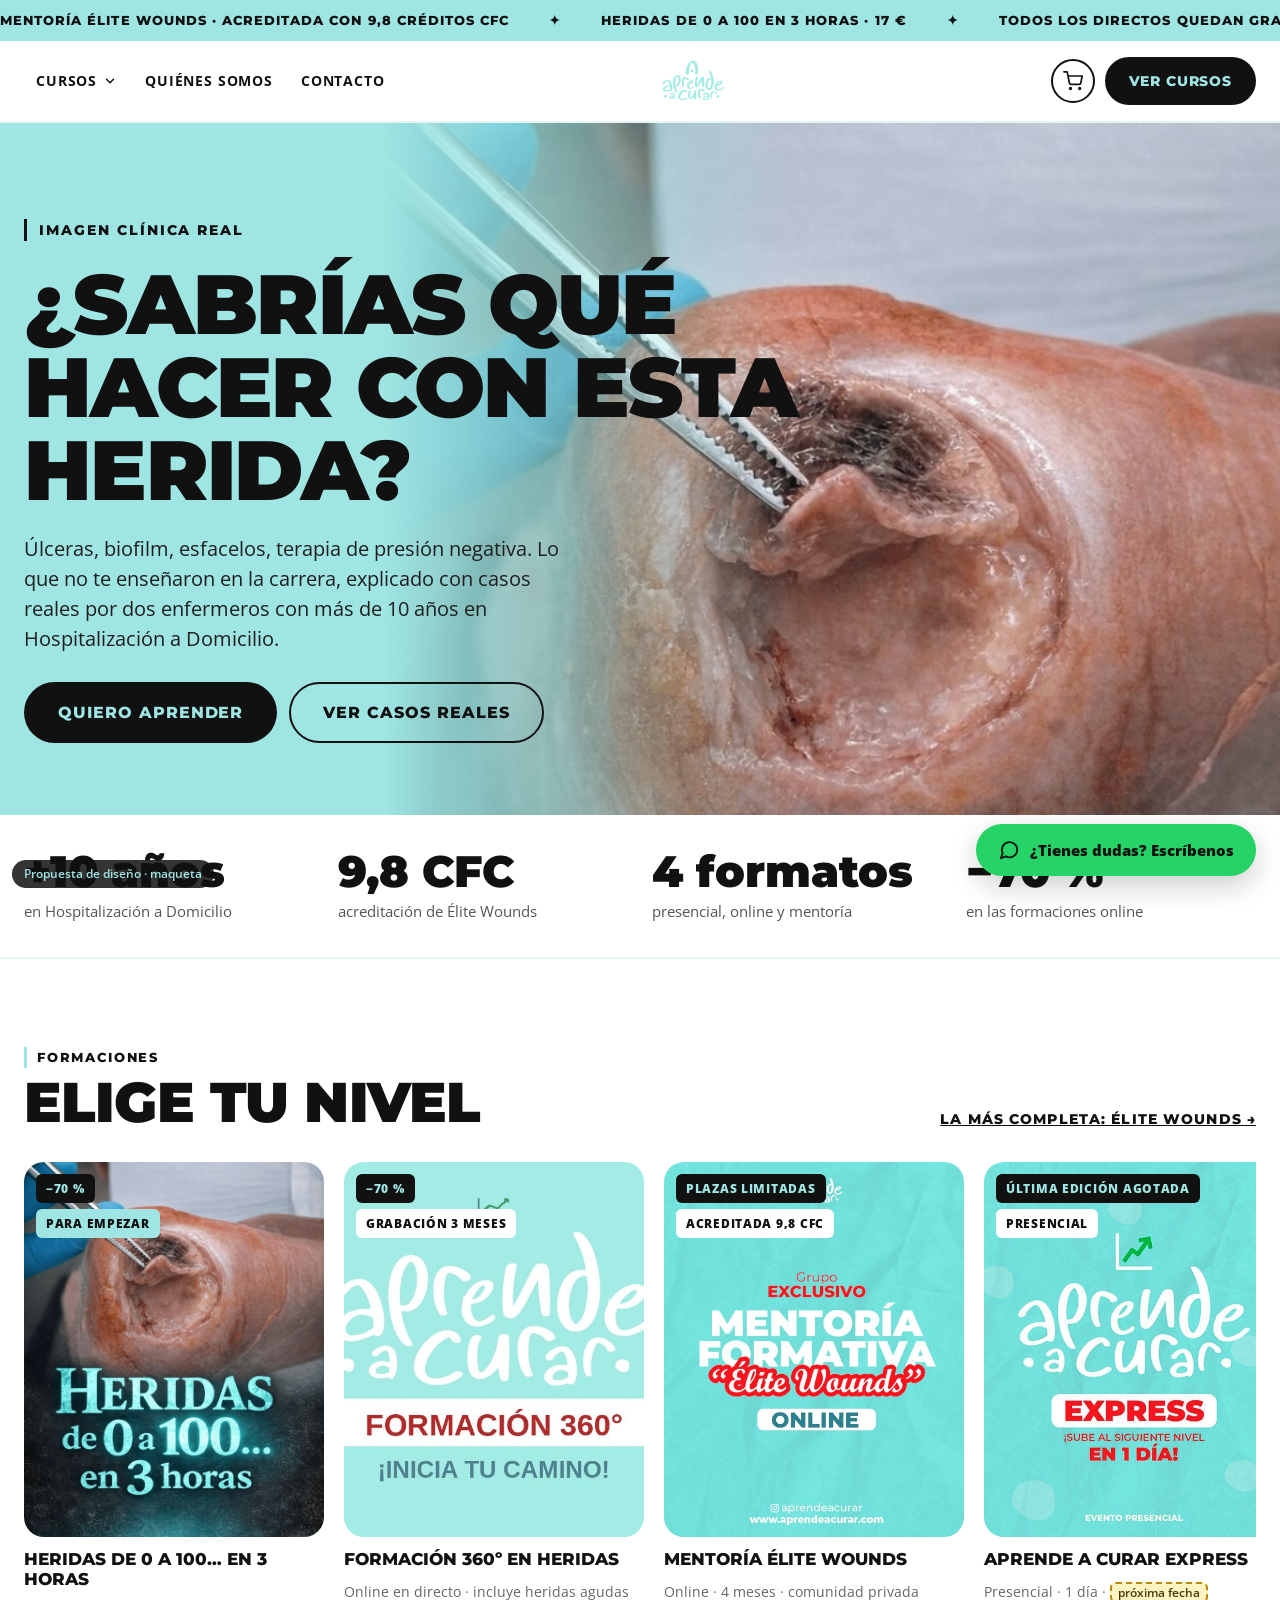
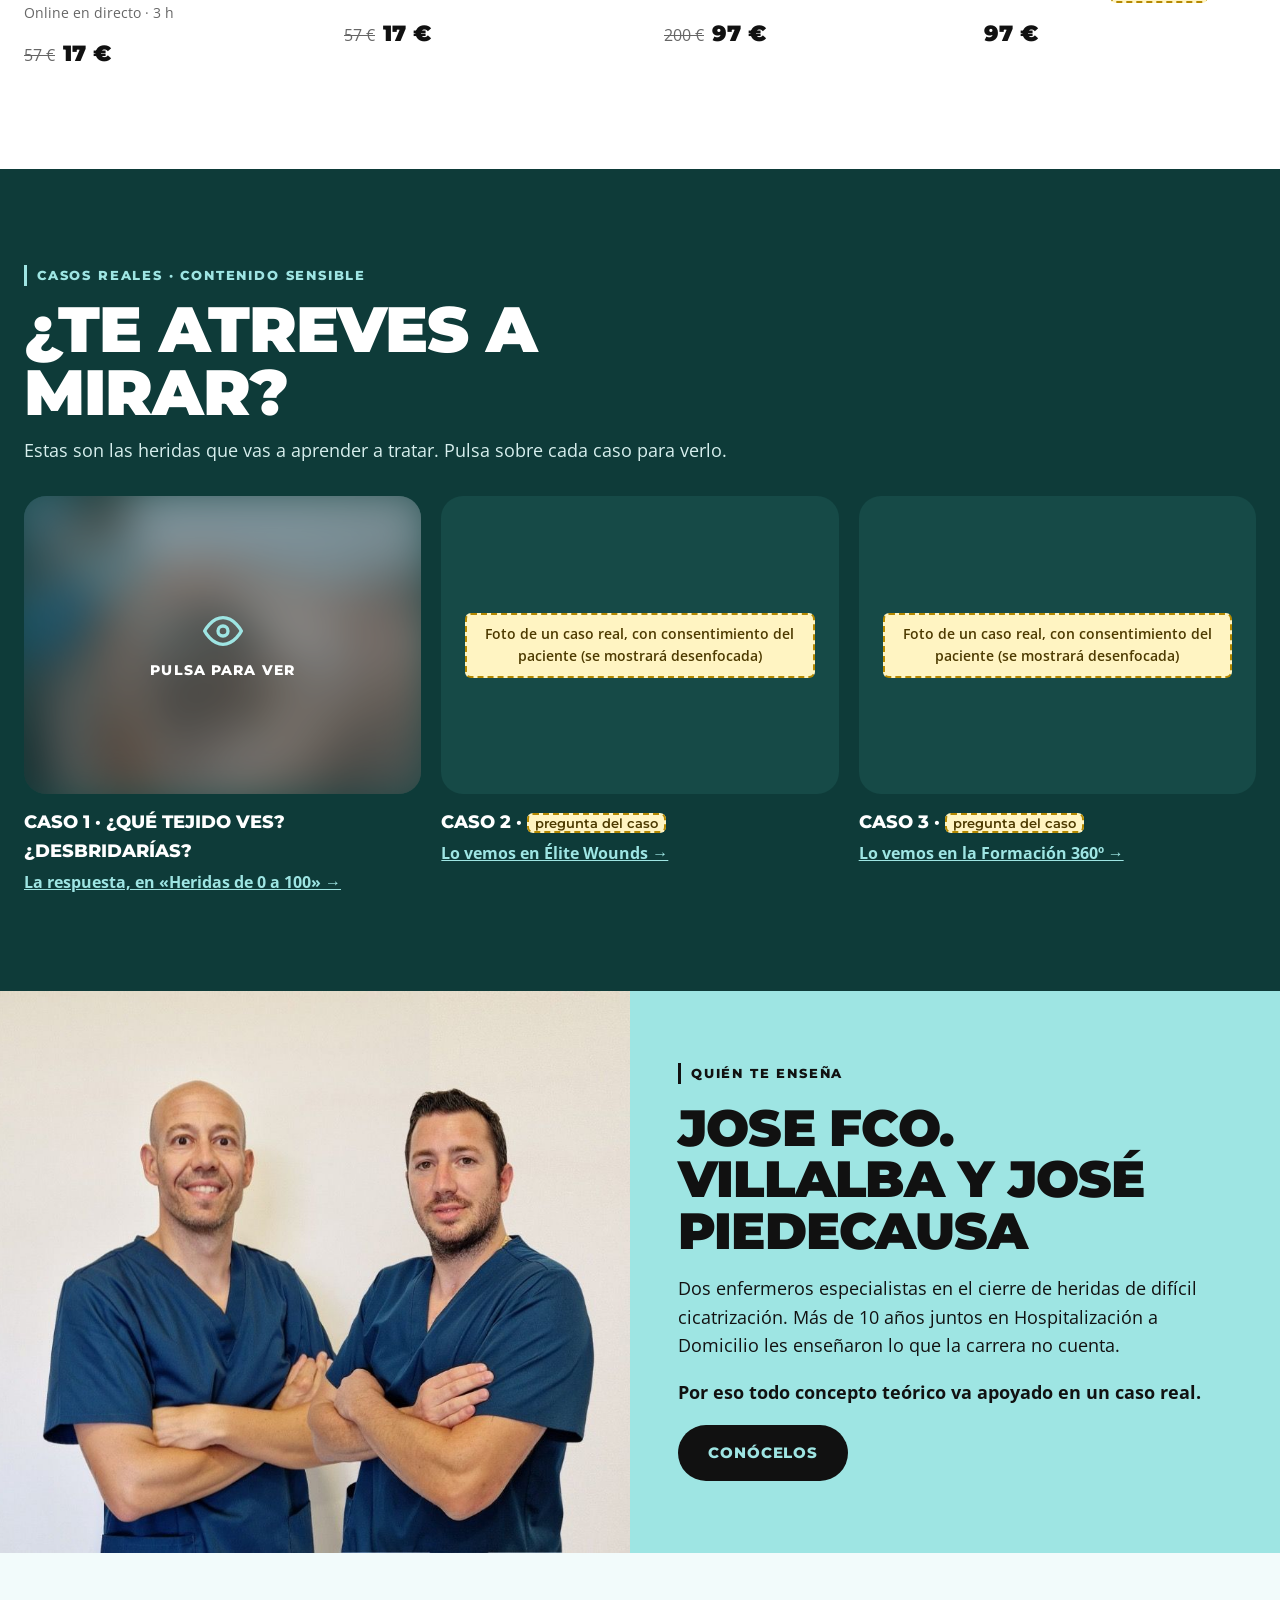
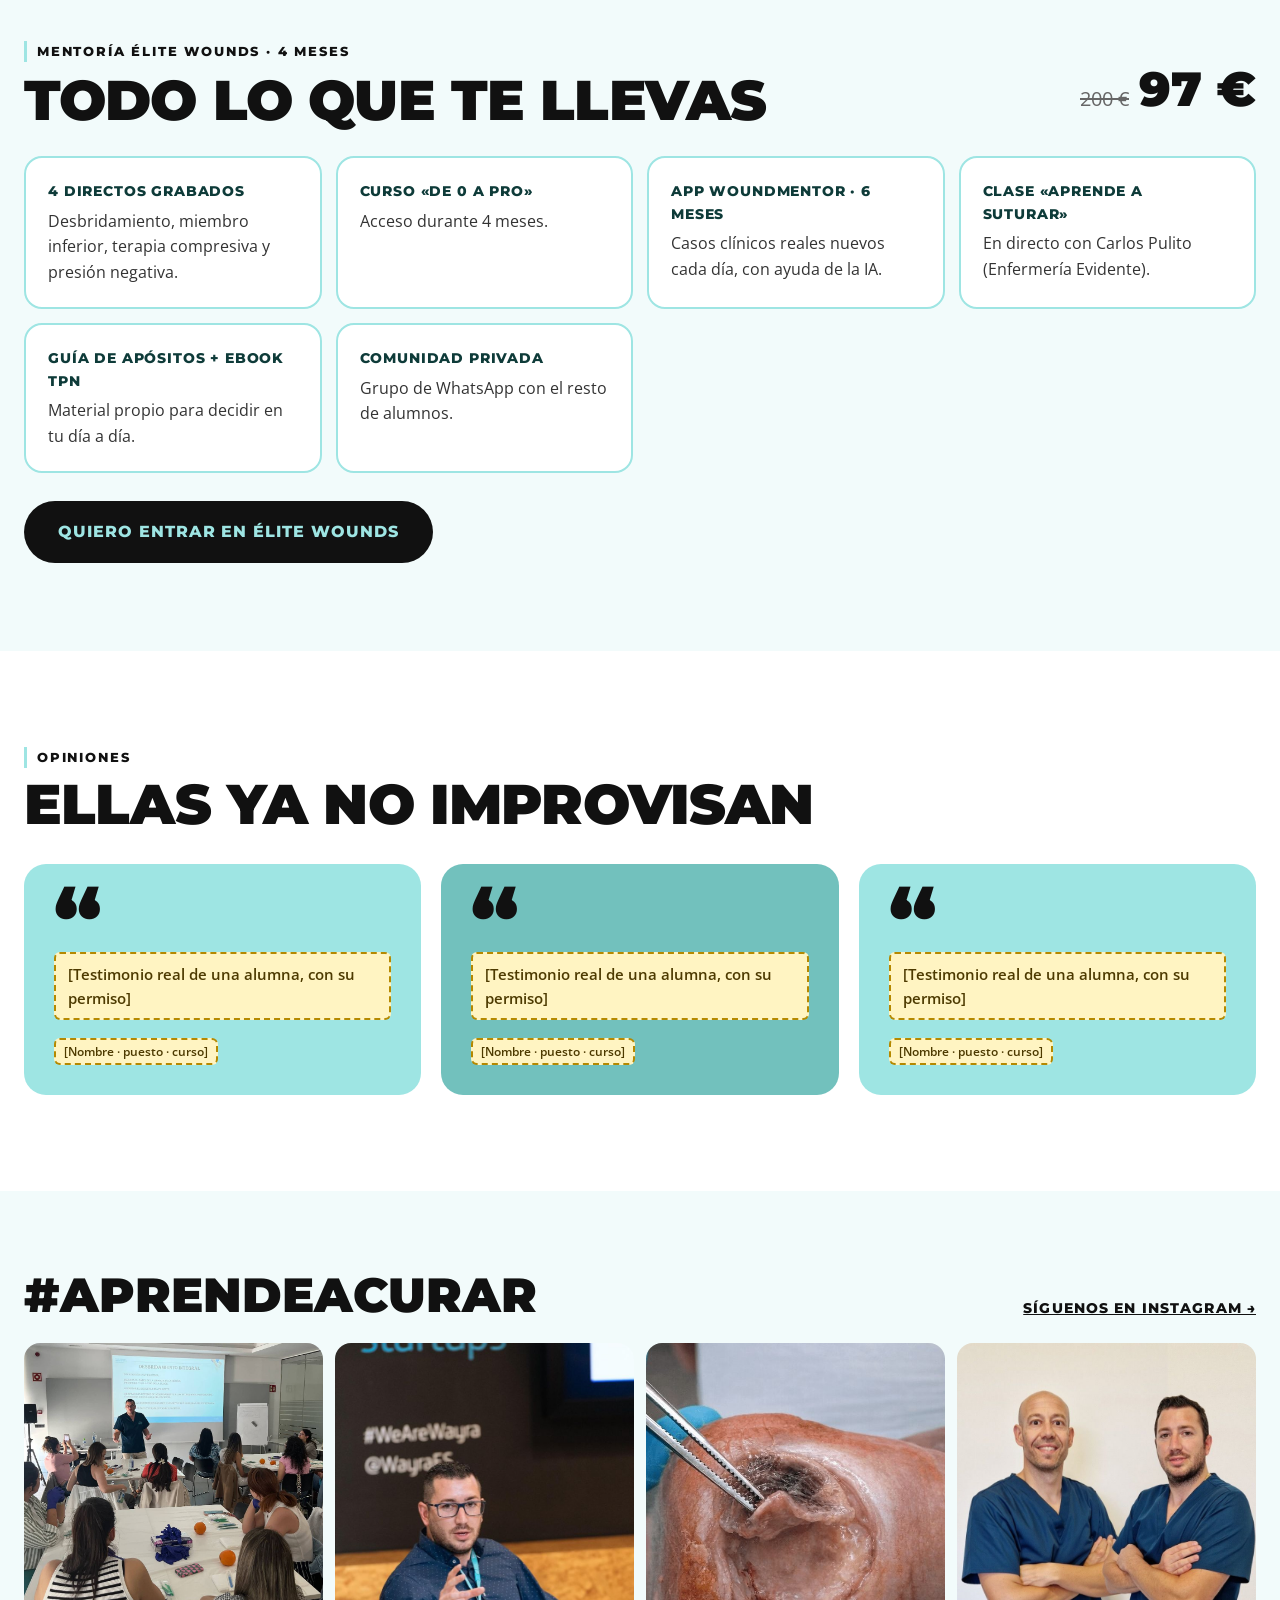
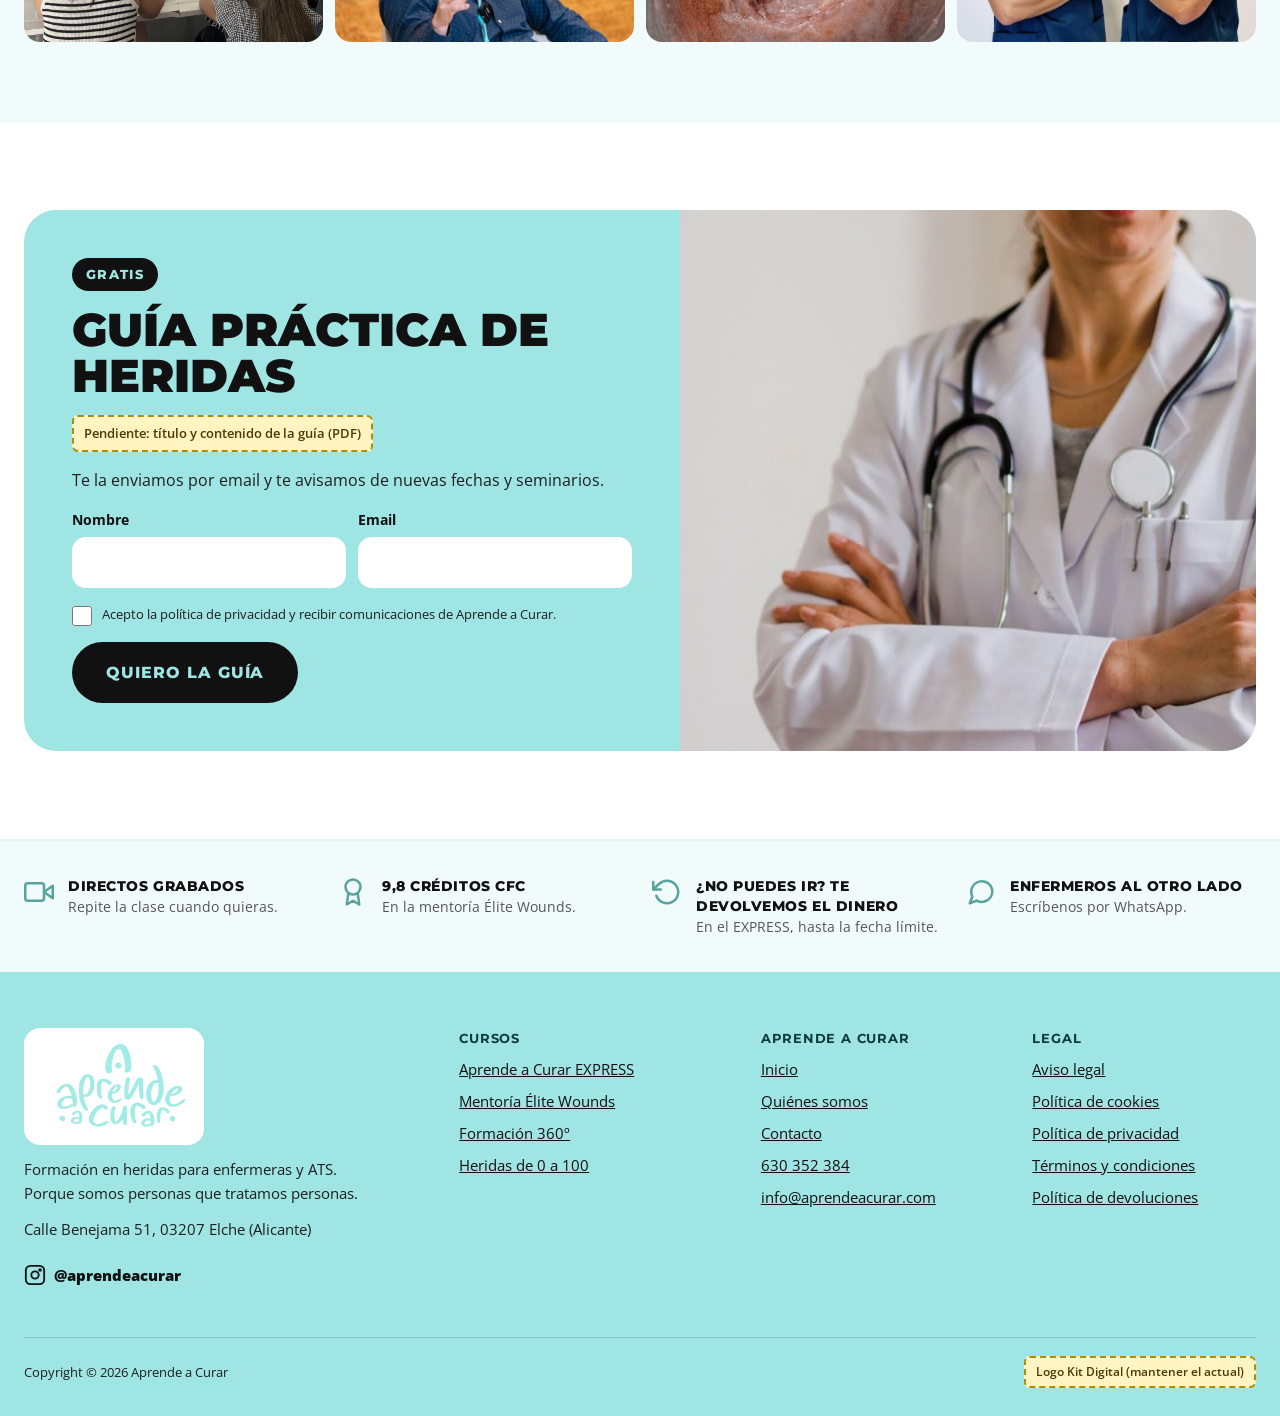
==== commit 5f146ad7: "Add files via upload" ====
--- a/index.html
+++ b/index.html
@@ -12,7 +12,7 @@
 <style>
 body{margin:0;background:#ffffff}
 a{color:#111111}a:hover{color:#58A39E}
-@media (max-width:760px){.aac-hero-img{left:0!important;width:100%!important}.aac-hero-fade{background:linear-gradient(180deg,rgba(17,17,17,0.55) 0%,rgba(17,17,17,0.92) 60%)!important}}
+@media (max-width:760px){.aac-hero-img{left:0!important;width:100%!important}.aac-hero-fade{background:linear-gradient(180deg,rgba(158,229,227,0.35) 0%,rgba(158,229,227,0.96) 55%)!important}}
 .aac-row::-webkit-scrollbar{height:8px}.aac-row::-webkit-scrollbar-thumb{background:#9EE5E3;border-radius:8px}
 body{margin:0}
 @keyframes aac-ticker{from{transform:translateX(0)}to{transform:translateX(-50%)}}
@@ -26,7 +26,7 @@
 
 <div style="font-family: 'Open Sans', Arial, sans-serif; color: #333333; font-size: 16px; line-height: 1.6; background: #ffffff; min-width: 0; overflow-x: hidden">
 
-<div style="font-family: 'Open Sans', Arial, sans-serif; color: #ffffff; position: relative; z-index: 30">
+<div style="font-family: 'Open Sans', Arial, sans-serif; color: #111111; position: relative; z-index: 30">
 <!-- CINTA DE MENSAJES -->
 <div style="background: #9EE5E3; color: #111111; overflow: hidden; white-space: nowrap; font-family: Montserrat, Arial, sans-serif; font-weight: 800; font-size: 13px; letter-spacing: 0.08em; text-transform: uppercase">
 <div class="aac-ticker-track" style="display: inline-flex; gap: 40px; padding: 10px 0; width: max-content">
@@ -40,16 +40,16 @@
 <span aria-hidden="true">Casos clínicos reales, sin paja</span><span aria-hidden="true">✦</span>
 </div>
 </div>
-<!-- CABECERA NEGRA -->
-<header style="background: #111111; position: relative; border-bottom: 1px solid rgba(158,229,227,0.18)">
+<!-- CABECERA BLANCA -->
+<header style="background: #ffffff; position: relative; border-bottom: 2px solid #E6F4F3">
 <div style="max-width: 1320px; margin: 0 auto; padding: 12px 24px; display: flex; flex-wrap: wrap; align-items: center; gap: 10px 24px">
 <nav aria-label="Menú principal" class="aac-nav" style="order: 1; flex: 1 1 360px; display: flex; flex-wrap: wrap; align-items: center; gap: 2px 4px; font-weight: 700; font-size: 14px; letter-spacing: 0.06em; text-transform: uppercase">
 <div style="position: relative">
-<button aria-controls="menu-cursos" aria-expanded="false" data-toggle-menu="" style="font: inherit; font-weight: 700; letter-spacing: 0.06em; text-transform: uppercase; color: #ffffff; background: transparent; border: 0; padding: 12px 12px; display: flex; align-items: center; gap: 6px; cursor: pointer; min-height: 44px" type="button">
+<button aria-controls="menu-cursos" aria-expanded="false" data-toggle-menu="" style="font: inherit; font-weight: 700; letter-spacing: 0.06em; text-transform: uppercase; color: #111111; background: transparent; border: 0; padding: 12px 12px; display: flex; align-items: center; gap: 6px; cursor: pointer; min-height: 44px" type="button">
 Cursos
 <svg aria-hidden="true" fill="none" height="14" stroke="currentColor" stroke-linecap="round" stroke-linejoin="round" stroke-width="2.5" viewbox="0 0 24 24" width="14"><polyline points="6 9 12 15 18 9"></polyline></svg>
 </button>
-<div hidden="" id="menu-cursos" style="position: absolute; top: 58px; left: -12px; width: 820px; max-width: 92vw; background: #ffffff; color: #111111; border-radius: 22px; box-shadow: 0 30px 70px rgba(0,0,0,0.45); padding: 18px; display: grid; grid-template-columns: repeat(2, minmax(0, 1fr)); gap: 10px; border-top: 6px solid #9EE5E3; text-transform: none; letter-spacing: 0">
+<div hidden="" id="menu-cursos" style="position: absolute; top: 58px; left: -12px; width: 820px; max-width: 92vw; background: #ffffff; color: #111111; border-radius: 22px; box-shadow: 0 30px 70px rgba(17,17,17,0.18); padding: 18px; display: grid; grid-template-columns: repeat(2, minmax(0, 1fr)); gap: 10px; border-top: 6px solid #9EE5E3; text-transform: none; letter-spacing: 0">
 <a href="curso-express.html" style="display: flex; gap: 14px; align-items: center; text-decoration: none; padding: 10px; border-radius: 16px; background: #F2FBFB">
 <img alt="" src="express.jpg" style="width: 64px; height: 80px; object-fit: cover; border-radius: 10px; flex: none"/>
 <span style="display: flex; flex-direction: column; gap: 2px">
@@ -88,43 +88,43 @@
 </div>
 </div>
 </div>
-<a href="sobre-nosotros.html" style="color: #ffffff; text-decoration: none; padding: 12px 12px">Quiénes somos</a>
-<a href="contacto.html" style="color: #ffffff; text-decoration: none; padding: 12px 12px">Contacto</a>
+<a href="sobre-nosotros.html" style="color: #111111; text-decoration: none; padding: 12px 12px">Quiénes somos</a>
+<a href="contacto.html" style="color: #111111; text-decoration: none; padding: 12px 12px">Contacto</a>
 </nav>
 <a aria-label="Aprende a Curar, inicio" class="aac-logo" href="index.html" style="order: 2; display: flex; align-items: center; justify-content: center; flex: 0 0 auto">
-<img alt="Logo de Aprende a Curar" src="imagotipo_blanco.png" style="height: 56px; width: auto; display: block"/>
+<img alt="Logo de Aprende a Curar" src="logo_cabecera.png" style="height: 56px; width: auto; display: block"/>
 </a>
 <div class="aac-act" style="order: 3; flex: 1 1 260px; display: flex; align-items: center; justify-content: flex-end; gap: 10px">
-<a aria-label="Carrito" href="https://www.aprendeacurar.com/carrito/" style="display: flex; align-items: center; justify-content: center; width: 44px; height: 44px; border-radius: 100px; border: 1px solid rgba(255,255,255,0.25)">
-<svg aria-hidden="true" fill="none" height="20" stroke="#ffffff" stroke-linecap="round" stroke-linejoin="round" stroke-width="2" viewbox="0 0 24 24" width="20"><circle cx="9" cy="21" r="1"></circle><circle cx="20" cy="21" r="1"></circle><path d="M1 1h4l2.7 13.4a2 2 0 0 0 2 1.6h9.7a2 2 0 0 0 2-1.6L23 6H6"></path></svg>
-</a>
-<button data-toggle-menu="" style="font: inherit; background: #9EE5E3; color: #111111; border: 0; cursor: pointer; font-family: Montserrat, Arial, sans-serif; font-weight: 800; font-size: 14px; letter-spacing: 0.06em; text-transform: uppercase; padding: 13px 24px; border-radius: 100px; min-height: 44px" type="button">Ver cursos</button>
+<a aria-label="Carrito" href="https://www.aprendeacurar.com/carrito/" style="display: flex; align-items: center; justify-content: center; width: 44px; height: 44px; border-radius: 100px; border: 2px solid #111111">
+<svg aria-hidden="true" fill="none" height="20" stroke="#111111" stroke-linecap="round" stroke-linejoin="round" stroke-width="2" viewbox="0 0 24 24" width="20"><circle cx="9" cy="21" r="1"></circle><circle cx="20" cy="21" r="1"></circle><path d="M1 1h4l2.7 13.4a2 2 0 0 0 2 1.6h9.7a2 2 0 0 0 2-1.6L23 6H6"></path></svg>
+</a>
+<button data-toggle-menu="" style="font: inherit; background: #111111; color: #9EE5E3; border: 0; cursor: pointer; font-family: Montserrat, Arial, sans-serif; font-weight: 800; font-size: 14px; letter-spacing: 0.06em; text-transform: uppercase; padding: 13px 24px; border-radius: 100px; min-height: 44px" type="button">Ver cursos</button>
 </div>
 </div>
 </header>
 </div>
 
 <!-- 1 · PORTADA A PANTALLA COMPLETA -->
-<section id="inicio" style="position: relative; background: #111111; min-height: 680px; display: flex; align-items: flex-end; overflow: hidden">
+<section id="inicio" style="position: relative; background: #9EE5E3; min-height: 680px; display: flex; align-items: flex-end; overflow: hidden">
 <img alt="Herida crónica con tejido desvitalizado durante una cura con pinzas" class="aac-hero-img" src="herida.jpg" style="position: absolute; top: 0; bottom: 0; left: 30%; width: 70%; height: 100%; object-fit: cover; object-position: 35% center; display: block"/>
-<div aria-hidden="true" class="aac-hero-fade" style="position: absolute; inset: 0; background: linear-gradient(90deg, rgba(17,17,17,1) 0%, rgba(17,17,17,1) 30%, rgba(17,17,17,0.55) 44%, rgba(17,17,17,0) 62%)"></div>
+<div aria-hidden="true" class="aac-hero-fade" style="position: absolute; inset: 0; background: linear-gradient(90deg, rgba(158,229,227,1) 0%, rgba(158,229,227,1) 30%, rgba(158,229,227,0.6) 44%, rgba(158,229,227,0) 62%)"></div>
 <div style="position: relative; z-index: 1; max-width: 1320px; width: 100%; margin: 0 auto; padding: 96px 24px 72px; display: flex; flex-direction: column; gap: 22px">
-<span style="align-self: flex-start; color: #9EE5E3; font-family: Montserrat, Arial, sans-serif; font-weight: 800; font-size: 14px; letter-spacing: 0.14em; text-transform: uppercase; border-left: 3px solid #9EE5E3; padding-left: 12px">Imagen clínica real</span>
-<h1 style="margin: 0; max-width: 780px; font-family: Montserrat, Arial, sans-serif; font-weight: 900; font-size: clamp(44px, 6.6vw, 96px); line-height: 0.98; color: #ffffff; text-transform: uppercase; letter-spacing: -0.02em">¿Sabrías qué hacer con esta herida?</h1>
-<p style="margin: 0; max-width: 560px; font-size: 20px; line-height: 1.5; color: #E8E8E8">Úlceras, biofilm, esfacelos, terapia de presión negativa. Lo que no te enseñaron en la carrera, explicado con casos reales por dos enfermeros con más de 10 años en Hospitalización a Domicilio.</p>
+<span style="align-self: flex-start; color: #111111; font-family: Montserrat, Arial, sans-serif; font-weight: 800; font-size: 14px; letter-spacing: 0.14em; text-transform: uppercase; border-left: 3px solid #111111; padding-left: 12px">Imagen clínica real</span>
+<h1 style="margin: 0; max-width: 780px; font-family: Montserrat, Arial, sans-serif; font-weight: 900; font-size: clamp(44px, 6.6vw, 96px); line-height: 0.98; color: #111111; text-transform: uppercase; letter-spacing: -0.02em">¿Sabrías qué hacer con esta herida?</h1>
+<p style="margin: 0; max-width: 560px; font-size: 20px; line-height: 1.5; color: #1f1f1f">Úlceras, biofilm, esfacelos, terapia de presión negativa. Lo que no te enseñaron en la carrera, explicado con casos reales por dos enfermeros con más de 10 años en Hospitalización a Domicilio.</p>
 <div style="display: flex; flex-wrap: wrap; gap: 12px; padding-top: 6px">
-<a href="#cursos" style="background: #9EE5E3; color: #111111; text-decoration: none; font-family: Montserrat, Arial, sans-serif; font-weight: 800; font-size: 16px; letter-spacing: 0.06em; text-transform: uppercase; padding: 18px 34px; border-radius: 100px">Quiero aprender</a>
-<a href="#casos" style="background: transparent; color: #ffffff; text-decoration: none; font-family: Montserrat, Arial, sans-serif; font-weight: 800; font-size: 16px; letter-spacing: 0.06em; text-transform: uppercase; padding: 16px 32px; border-radius: 100px; border: 2px solid #ffffff">Ver casos reales</a>
+<a href="#cursos" style="background: #111111; color: #9EE5E3; text-decoration: none; font-family: Montserrat, Arial, sans-serif; font-weight: 800; font-size: 16px; letter-spacing: 0.06em; text-transform: uppercase; padding: 18px 34px; border-radius: 100px">Quiero aprender</a>
+<a href="#casos" style="background: transparent; color: #111111; text-decoration: none; font-family: Montserrat, Arial, sans-serif; font-weight: 800; font-size: 16px; letter-spacing: 0.06em; text-transform: uppercase; padding: 16px 32px; border-radius: 100px; border: 2px solid #111111">Ver casos reales</a>
 </div>
 </div>
 </section>
 <!-- 2 · CIFRAS -->
-<section aria-label="Aprende a Curar en cifras" style="background: #111111; border-top: 1px solid rgba(158,229,227,0.2)">
+<section aria-label="Aprende a Curar en cifras" style="background: #ffffff; border-bottom: 2px solid #E6F4F3">
 <div style="max-width: 1320px; margin: 0 auto; padding: 34px 24px; display: grid; grid-template-columns: repeat(auto-fit, minmax(220px, 1fr)); gap: 24px">
-<div style="display: flex; flex-direction: column"><strong style="font-family: Montserrat, Arial, sans-serif; font-weight: 900; font-size: 44px; line-height: 1; color: #9EE5E3">+10 años</strong><span style="color: #E8E8E8; font-size: 15px; padding-top: 6px">en Hospitalización a Domicilio</span></div>
-<div style="display: flex; flex-direction: column"><strong style="font-family: Montserrat, Arial, sans-serif; font-weight: 900; font-size: 44px; line-height: 1; color: #9EE5E3">9,8 CFC</strong><span style="color: #E8E8E8; font-size: 15px; padding-top: 6px">acreditación de Élite Wounds</span></div>
-<div style="display: flex; flex-direction: column"><strong style="font-family: Montserrat, Arial, sans-serif; font-weight: 900; font-size: 44px; line-height: 1; color: #9EE5E3">4 formatos</strong><span style="color: #E8E8E8; font-size: 15px; padding-top: 6px">presencial, online y mentoría</span></div>
-<div style="display: flex; flex-direction: column"><strong style="font-family: Montserrat, Arial, sans-serif; font-weight: 900; font-size: 44px; line-height: 1; color: #9EE5E3">−70 %</strong><span style="color: #E8E8E8; font-size: 15px; padding-top: 6px">en las formaciones online</span></div>
+<div style="display: flex; flex-direction: column"><strong style="font-family: Montserrat, Arial, sans-serif; font-weight: 900; font-size: 44px; line-height: 1; color: #111111">+10 años</strong><span style="color: #555555; font-size: 15px; padding-top: 6px">en Hospitalización a Domicilio</span></div>
+<div style="display: flex; flex-direction: column"><strong style="font-family: Montserrat, Arial, sans-serif; font-weight: 900; font-size: 44px; line-height: 1; color: #111111">9,8 CFC</strong><span style="color: #555555; font-size: 15px; padding-top: 6px">acreditación de Élite Wounds</span></div>
+<div style="display: flex; flex-direction: column"><strong style="font-family: Montserrat, Arial, sans-serif; font-weight: 900; font-size: 44px; line-height: 1; color: #111111">4 formatos</strong><span style="color: #555555; font-size: 15px; padding-top: 6px">presencial, online y mentoría</span></div>
+<div style="display: flex; flex-direction: column"><strong style="font-family: Montserrat, Arial, sans-serif; font-weight: 900; font-size: 44px; line-height: 1; color: #111111">−70 %</strong><span style="color: #555555; font-size: 15px; padding-top: 6px">en las formaciones online</span></div>
 </div>
 </section>
 <!-- 3 · CURSOS EN FILA (estilo tienda) -->
@@ -139,7 +139,7 @@
 </div>
 <div class="aac-row" style="display: flex; gap: 20px; overflow-x: auto; scroll-snap-type: x mandatory; padding: 4px 2px 18px">
 <a href="curso-0a100.html" style="flex: 0 0 300px; scroll-snap-align: start; text-decoration: none; color: #111111; display: flex; flex-direction: column; gap: 12px">
-<span style="position: relative; display: block; border-radius: 20px; overflow: hidden; background: #111111">
+<span style="position: relative; display: block; border-radius: 20px; overflow: hidden; background: #9EE5E3">
 <img alt="Portada del curso Heridas de 0 a 100 en 3 horas" src="h0a100.jpg" style="width: 100%; aspect-ratio: 4 / 5; object-fit: cover; display: block"/>
 <span style="position: absolute; left: 12px; top: 12px; display: flex; flex-direction: column; align-items: flex-start; gap: 6px">
 <span style="background: #111111; color: #9EE5E3; font-size: 12px; font-weight: 800; letter-spacing: 0.06em; padding: 5px 10px; border-radius: 6px; text-transform: uppercase">−70 %</span>
@@ -190,19 +190,19 @@
 </div>
 </section>
 <!-- 4 · CASOS REALES (desenfocados, se revelan al pulsar) -->
-<section id="casos" style="background: #111111; color: #ffffff">
+<section id="casos" style="background: #0E3B39; color: #ffffff">
 <div style="max-width: 1320px; margin: 0 auto; padding: 96px 24px; display: flex; flex-direction: column; gap: 32px">
 <div style="display: flex; flex-direction: column; gap: 12px; max-width: 760px">
 <span style="align-self: flex-start; color: #9EE5E3; font-family: Montserrat, Arial, sans-serif; font-weight: 800; font-size: 13px; letter-spacing: 0.14em; text-transform: uppercase; border-left: 3px solid #9EE5E3; padding-left: 10px">Casos reales · Contenido sensible</span>
 <h2 style="margin: 0; font-family: Montserrat, Arial, sans-serif; font-weight: 900; font-size: clamp(36px, 5vw, 68px); line-height: 0.98; text-transform: uppercase; letter-spacing: -0.015em">¿Te atreves a mirar?</h2>
-<p style="margin: 0; font-size: 18px; color: #E8E8E8">Estas son las heridas que vas a aprender a tratar. Pulsa sobre cada caso para verlo.</p>
+<p style="margin: 0; font-size: 18px; color: #D7EFEE">Estas son las heridas que vas a aprender a tratar. Pulsa sobre cada caso para verlo.</p>
 </div>
 <div style="display: grid; grid-template-columns: repeat(auto-fit, minmax(300px, 1fr)); gap: 20px">
 <figure style="margin: 0; display: flex; flex-direction: column; gap: 14px">
-<button aria-label="Mostrar la imagen del caso 1 (contenido sensible)" style="position: relative; display: block; width: 100%; padding: 0; border: 0; border-radius: 22px; overflow: hidden; cursor: pointer; background: #222222; aspect-ratio: 4 / 3" type="button">
+<button aria-label="Mostrar la imagen del caso 1 (contenido sensible)" style="position: relative; display: block; width: 100%; padding: 0; border: 0; border-radius: 22px; overflow: hidden; cursor: pointer; background: #164A47; aspect-ratio: 4 / 3" type="button">
 <img alt="Caso 1: herida con tejido desvitalizado" src="herida.jpg" style="width: 100%; height: 100%; object-fit: cover; object-position: 45% center; display: block; filter: blur(22px) saturate(0.7); transform: scale(1.06)"/>
 
-<span style="position: absolute; inset: 0; display: flex; flex-direction: column; align-items: center; justify-content: center; gap: 10px; background: rgba(17,17,17,0.35); color: #ffffff">
+<span style="position: absolute; inset: 0; display: flex; flex-direction: column; align-items: center; justify-content: center; gap: 10px; background: rgba(14,59,57,0.35); color: #ffffff">
 <svg aria-hidden="true" fill="none" height="40" stroke="#9EE5E3" stroke-linecap="round" stroke-linejoin="round" stroke-width="2" viewbox="0 0 24 24" width="40"><path d="M1 12s4-8 11-8 11 8 11 8-4 8-11 8-11-8-11-8z"></path><circle cx="12" cy="12" r="3"></circle></svg>
 <span style="font-family: Montserrat, Arial, sans-serif; font-weight: 800; letter-spacing: 0.08em; text-transform: uppercase; font-size: 14px">Pulsa para ver</span>
 </span>
@@ -214,7 +214,7 @@
 </figcaption>
 </figure>
 <figure style="margin: 0; display: flex; flex-direction: column; gap: 14px">
-<div style="position: relative; border-radius: 22px; overflow: hidden; background: #222222; aspect-ratio: 4 / 3; display: flex; align-items: center; justify-content: center; padding: 24px; text-align: center">
+<div style="position: relative; border-radius: 22px; overflow: hidden; background: #164A47; aspect-ratio: 4 / 3; display: flex; align-items: center; justify-content: center; padding: 24px; text-align: center">
 <span style="background: #FFF4C2; border: 2px dashed #B58900; color: #4D3A00; border-radius: 6px; padding: 8px 12px; font-size: 14px; font-weight: 600">Foto de un caso real, con consentimiento del paciente (se mostrará desenfocada)</span>
 </div>
 <figcaption style="display: flex; flex-direction: column; gap: 4px">
@@ -223,7 +223,7 @@
 </figcaption>
 </figure>
 <figure style="margin: 0; display: flex; flex-direction: column; gap: 14px">
-<div style="position: relative; border-radius: 22px; overflow: hidden; background: #222222; aspect-ratio: 4 / 3; display: flex; align-items: center; justify-content: center; padding: 24px; text-align: center">
+<div style="position: relative; border-radius: 22px; overflow: hidden; background: #164A47; aspect-ratio: 4 / 3; display: flex; align-items: center; justify-content: center; padding: 24px; text-align: center">
 <span style="background: #FFF4C2; border: 2px dashed #B58900; color: #4D3A00; border-radius: 6px; padding: 8px 12px; font-size: 14px; font-weight: 600">Foto de un caso real, con consentimiento del paciente (se mostrará desenfocada)</span>
 </div>
 <figcaption style="display: flex; flex-direction: column; gap: 4px">
@@ -250,24 +250,24 @@
 </div>
 </section>
 <!-- 6 · LO QUE TE LLEVAS CON ÉLITE WOUNDS -->
-<section style="background: #111111; color: #ffffff">
+<section style="background: #F2FBFB; color: #111111">
 <div style="max-width: 1320px; margin: 0 auto; padding: 88px 24px; display: flex; flex-direction: column; gap: 28px">
 <div style="display: flex; flex-wrap: wrap; justify-content: space-between; align-items: flex-end; gap: 16px 24px">
 <div style="display: flex; flex-direction: column; gap: 10px; max-width: 760px">
-<span style="align-self: flex-start; color: #9EE5E3; font-family: Montserrat, Arial, sans-serif; font-weight: 800; font-size: 13px; letter-spacing: 0.14em; text-transform: uppercase; border-left: 3px solid #9EE5E3; padding-left: 10px">Mentoría Élite Wounds · 4 meses</span>
+<span style="align-self: flex-start; color: #111111; font-family: Montserrat, Arial, sans-serif; font-weight: 800; font-size: 13px; letter-spacing: 0.14em; text-transform: uppercase; border-left: 3px solid #9EE5E3; padding-left: 10px">Mentoría Élite Wounds · 4 meses</span>
 <h2 style="margin: 0; font-family: Montserrat, Arial, sans-serif; font-weight: 900; font-size: clamp(32px, 4.4vw, 58px); line-height: 1; text-transform: uppercase; letter-spacing: -0.015em">Todo lo que te llevas</h2>
 </div>
-<span style="display: flex; align-items: baseline; gap: 10px"><del style="color: #BDBDBD; font-size: 20px">200 €</del><strong style="font-family: Montserrat, Arial, sans-serif; font-weight: 900; font-size: 48px; color: #9EE5E3">97 €</strong></span>
+<span style="display: flex; align-items: baseline; gap: 10px"><del style="color: #666666; font-size: 20px">200 €</del><strong style="font-family: Montserrat, Arial, sans-serif; font-weight: 900; font-size: 48px; color: #111111">97 €</strong></span>
 </div>
 <div style="display: grid; grid-template-columns: repeat(auto-fit, minmax(260px, 1fr)); gap: 14px">
-<div style="border: 1px solid rgba(158,229,227,0.35); border-radius: 18px; padding: 22px; display: flex; flex-direction: column; gap: 6px"><strong style="font-family: Montserrat, Arial, sans-serif; font-weight: 800; color: #9EE5E3; text-transform: uppercase; font-size: 14px; letter-spacing: 0.06em">4 directos grabados</strong><span style="color: #E8E8E8">Desbridamiento, miembro inferior, terapia compresiva y presión negativa.</span></div>
-<div style="border: 1px solid rgba(158,229,227,0.35); border-radius: 18px; padding: 22px; display: flex; flex-direction: column; gap: 6px"><strong style="font-family: Montserrat, Arial, sans-serif; font-weight: 800; color: #9EE5E3; text-transform: uppercase; font-size: 14px; letter-spacing: 0.06em">Curso «De 0 a Pro»</strong><span style="color: #E8E8E8">Acceso durante 4 meses.</span></div>
-<div style="border: 1px solid rgba(158,229,227,0.35); border-radius: 18px; padding: 22px; display: flex; flex-direction: column; gap: 6px"><strong style="font-family: Montserrat, Arial, sans-serif; font-weight: 800; color: #9EE5E3; text-transform: uppercase; font-size: 14px; letter-spacing: 0.06em">App WoundMentor · 6 meses</strong><span style="color: #E8E8E8">Casos clínicos reales nuevos cada día, con ayuda de la IA.</span></div>
-<div style="border: 1px solid rgba(158,229,227,0.35); border-radius: 18px; padding: 22px; display: flex; flex-direction: column; gap: 6px"><strong style="font-family: Montserrat, Arial, sans-serif; font-weight: 800; color: #9EE5E3; text-transform: uppercase; font-size: 14px; letter-spacing: 0.06em">Clase «Aprende a Suturar»</strong><span style="color: #E8E8E8">En directo con Carlos Pulito (Enfermería Evidente).</span></div>
-<div style="border: 1px solid rgba(158,229,227,0.35); border-radius: 18px; padding: 22px; display: flex; flex-direction: column; gap: 6px"><strong style="font-family: Montserrat, Arial, sans-serif; font-weight: 800; color: #9EE5E3; text-transform: uppercase; font-size: 14px; letter-spacing: 0.06em">Guía de apósitos + ebook TPN</strong><span style="color: #E8E8E8">Material propio para decidir en tu día a día.</span></div>
-<div style="border: 1px solid rgba(158,229,227,0.35); border-radius: 18px; padding: 22px; display: flex; flex-direction: column; gap: 6px"><strong style="font-family: Montserrat, Arial, sans-serif; font-weight: 800; color: #9EE5E3; text-transform: uppercase; font-size: 14px; letter-spacing: 0.06em">Comunidad privada</strong><span style="color: #E8E8E8">Grupo de WhatsApp con el resto de alumnos.</span></div>
-</div>
-<a href="curso-elite.html" style="align-self: flex-start; background: #9EE5E3; color: #111111; text-decoration: none; font-family: Montserrat, Arial, sans-serif; font-weight: 800; font-size: 16px; letter-spacing: 0.06em; text-transform: uppercase; padding: 18px 34px; border-radius: 100px">Quiero entrar en Élite Wounds</a>
+<div style="background: #ffffff; border: 2px solid #9EE5E3; border-radius: 18px; padding: 22px; display: flex; flex-direction: column; gap: 6px"><strong style="font-family: Montserrat, Arial, sans-serif; font-weight: 800; color: #0E3B39; text-transform: uppercase; font-size: 14px; letter-spacing: 0.06em">4 directos grabados</strong><span style="color: #333333">Desbridamiento, miembro inferior, terapia compresiva y presión negativa.</span></div>
+<div style="background: #ffffff; border: 2px solid #9EE5E3; border-radius: 18px; padding: 22px; display: flex; flex-direction: column; gap: 6px"><strong style="font-family: Montserrat, Arial, sans-serif; font-weight: 800; color: #0E3B39; text-transform: uppercase; font-size: 14px; letter-spacing: 0.06em">Curso «De 0 a Pro»</strong><span style="color: #333333">Acceso durante 4 meses.</span></div>
+<div style="background: #ffffff; border: 2px solid #9EE5E3; border-radius: 18px; padding: 22px; display: flex; flex-direction: column; gap: 6px"><strong style="font-family: Montserrat, Arial, sans-serif; font-weight: 800; color: #0E3B39; text-transform: uppercase; font-size: 14px; letter-spacing: 0.06em">App WoundMentor · 6 meses</strong><span style="color: #333333">Casos clínicos reales nuevos cada día, con ayuda de la IA.</span></div>
+<div style="background: #ffffff; border: 2px solid #9EE5E3; border-radius: 18px; padding: 22px; display: flex; flex-direction: column; gap: 6px"><strong style="font-family: Montserrat, Arial, sans-serif; font-weight: 800; color: #0E3B39; text-transform: uppercase; font-size: 14px; letter-spacing: 0.06em">Clase «Aprende a Suturar»</strong><span style="color: #333333">En directo con Carlos Pulito (Enfermería Evidente).</span></div>
+<div style="background: #ffffff; border: 2px solid #9EE5E3; border-radius: 18px; padding: 22px; display: flex; flex-direction: column; gap: 6px"><strong style="font-family: Montserrat, Arial, sans-serif; font-weight: 800; color: #0E3B39; text-transform: uppercase; font-size: 14px; letter-spacing: 0.06em">Guía de apósitos + ebook TPN</strong><span style="color: #333333">Material propio para decidir en tu día a día.</span></div>
+<div style="background: #ffffff; border: 2px solid #9EE5E3; border-radius: 18px; padding: 22px; display: flex; flex-direction: column; gap: 6px"><strong style="font-family: Montserrat, Arial, sans-serif; font-weight: 800; color: #0E3B39; text-transform: uppercase; font-size: 14px; letter-spacing: 0.06em">Comunidad privada</strong><span style="color: #333333">Grupo de WhatsApp con el resto de alumnos.</span></div>
+</div>
+<a href="curso-elite.html" style="align-self: flex-start; background: #111111; color: #9EE5E3; text-decoration: none; font-family: Montserrat, Arial, sans-serif; font-weight: 800; font-size: 16px; letter-spacing: 0.06em; text-transform: uppercase; padding: 18px 34px; border-radius: 100px">Quiero entrar en Élite Wounds</a>
 </div>
 </section>
 <!-- 7 · TESTIMONIOS -->
@@ -283,8 +283,8 @@
 <blockquote style="margin: 0"><span style="display: inline-block; background: #FFF4C2; border: 2px dashed #B58900; color: #4D3A00; border-radius: 6px; padding: 8px 12px; font-size: 15px; font-weight: 600">[Testimonio real de una alumna, con su permiso]</span></blockquote>
 <figcaption><span style="display: inline-block; background: #FFF4C2; border: 2px dashed #B58900; color: #4D3A00; border-radius: 6px; padding: 2px 8px; font-size: 12px; font-weight: 600">[Nombre · puesto · curso]</span></figcaption>
 </figure>
-<figure style="margin: 0; background: #111111; border-radius: 22px; padding: 30px; display: flex; flex-direction: column; gap: 18px">
-<span aria-hidden="true" style="font-family: Montserrat, Arial, sans-serif; font-size: 80px; line-height: 0.6; color: #9EE5E3; font-weight: 900; height: 40px">“</span>
+<figure style="margin: 0; background: #72C1BD; border-radius: 22px; padding: 30px; display: flex; flex-direction: column; gap: 18px">
+<span aria-hidden="true" style="font-family: Montserrat, Arial, sans-serif; font-size: 80px; line-height: 0.6; color: #111111; font-weight: 900; height: 40px">“</span>
 <blockquote style="margin: 0"><span style="display: inline-block; background: #FFF4C2; border: 2px dashed #B58900; color: #4D3A00; border-radius: 6px; padding: 8px 12px; font-size: 15px; font-weight: 600">[Testimonio real de una alumna, con su permiso]</span></blockquote>
 <figcaption><span style="display: inline-block; background: #FFF4C2; border: 2px dashed #B58900; color: #4D3A00; border-radius: 6px; padding: 2px 8px; font-size: 12px; font-weight: 600">[Nombre · puesto · curso]</span></figcaption>
 </figure>
@@ -314,12 +314,12 @@
 <!-- 9 · GUÍA GRATUITA -->
 <section id="guia" style="background: #ffffff">
 <div style="max-width: 1320px; margin: 0 auto; padding: 88px 24px">
-<div style="background: #111111; color: #ffffff; border-radius: 32px; overflow: hidden; display: flex; flex-wrap: wrap">
+<div style="background: #9EE5E3; color: #111111; border-radius: 32px; overflow: hidden; display: flex; flex-wrap: wrap">
 <form style="flex: 1 1 460px; min-width: 0; padding: 48px; display: flex; flex-direction: column; gap: 16px">
-<span style="align-self: flex-start; background: #9EE5E3; color: #111111; font-family: Montserrat, Arial, sans-serif; font-weight: 800; font-size: 13px; letter-spacing: 0.1em; text-transform: uppercase; padding: 6px 14px; border-radius: 100px">Gratis</span>
+<span style="align-self: flex-start; background: #111111; color: #9EE5E3; font-family: Montserrat, Arial, sans-serif; font-weight: 800; font-size: 13px; letter-spacing: 0.1em; text-transform: uppercase; padding: 6px 14px; border-radius: 100px">Gratis</span>
 <h2 style="margin: 0; font-family: Montserrat, Arial, sans-serif; font-weight: 900; font-size: clamp(30px, 3.6vw, 46px); line-height: 1; text-transform: uppercase">Guía práctica de heridas</h2>
 <span style="align-self: flex-start; background: #FFF4C2; border: 2px dashed #B58900; color: #4D3A00; border-radius: 6px; padding: 6px 10px; font-size: 13px; font-weight: 600">Pendiente: título y contenido de la guía (PDF)</span>
-<p style="margin: 0; font-size: 16px; color: #E8E8E8">Te la enviamos por email y te avisamos de nuevas fechas y seminarios.</p>
+<p style="margin: 0; font-size: 16px; color: #1f1f1f">Te la enviamos por email y te avisamos de nuevas fechas y seminarios.</p>
 <div style="display: flex; flex-wrap: wrap; gap: 12px">
 <label style="flex: 1 1 200px; display: flex; flex-direction: column; gap: 6px; font-size: 14px; font-weight: 700">Nombre
 <input autocomplete="given-name" name="nombre" style="font: inherit; font-weight: 400; border: 0; border-radius: 14px; padding: 14px 16px; background: #ffffff; color: #111111" type="text"/>
@@ -328,11 +328,11 @@
 <input autocomplete="email" name="email" style="font: inherit; font-weight: 400; border: 0; border-radius: 14px; padding: 14px 16px; background: #ffffff; color: #111111" type="email"/>
 </label>
 </div>
-<label style="display: flex; gap: 10px; align-items: flex-start; font-size: 13px; color: #E8E8E8">
+<label style="display: flex; gap: 10px; align-items: flex-start; font-size: 13px; color: #1f1f1f">
 <input name="privacidad" style="width: 20px; height: 20px; margin: 2px 0 0; flex: none" type="checkbox"/>
 <span>Acepto la política de privacidad y recibir comunicaciones de Aprende a Curar.</span>
 </label>
-<button style="align-self: flex-start; font: inherit; background: #9EE5E3; color: #111111; font-family: Montserrat, Arial, sans-serif; font-weight: 800; font-size: 16px; letter-spacing: 0.06em; text-transform: uppercase; border: 0; padding: 18px 34px; border-radius: 100px; cursor: pointer" type="button">Quiero la guía</button>
+<button style="align-self: flex-start; font: inherit; background: #111111; color: #9EE5E3; font-family: Montserrat, Arial, sans-serif; font-weight: 800; font-size: 16px; letter-spacing: 0.06em; text-transform: uppercase; border: 0; padding: 18px 34px; border-radius: 100px; cursor: pointer" type="button">Quiero la guía</button>
 </form>
 <div style="flex: 1 1 380px; min-width: 0; min-height: 380px; position: relative">
 <img alt="Enfermera con estetoscopio" src="hero.jpg" style="position: absolute; inset: 0; width: 100%; height: 100%; object-fit: cover; object-position: 78% center; display: block"/>
@@ -341,70 +341,70 @@
 </div>
 </section>
 
-<div style="font-family: 'Open Sans', Arial, sans-serif; color: #ffffff; font-size: 15px; line-height: 1.6; background: #111111">
+<div style="font-family: 'Open Sans', Arial, sans-serif; color: #111111; font-size: 15px; line-height: 1.6; background: #9EE5E3">
 <!-- FRANJA DE GARANTÍAS -->
-<section aria-label="Por qué con nosotros" style="background: #111111; border-top: 1px solid rgba(158,229,227,0.2); border-bottom: 1px solid rgba(158,229,227,0.2)">
+<section aria-label="Por qué con nosotros" style="background: #F2FBFB; border-top: 2px solid #E6F4F3">
 <div style="max-width: 1320px; margin: 0 auto; padding: 36px 24px; display: grid; grid-template-columns: repeat(auto-fit, minmax(240px, 1fr)); gap: 24px">
 <div style="display: flex; gap: 14px; align-items: flex-start">
-<svg aria-hidden="true" fill="none" height="30" stroke="#9EE5E3" stroke-linecap="round" stroke-linejoin="round" stroke-width="2" style="flex: none" viewbox="0 0 24 24" width="30"><polygon points="23 7 16 12 23 17 23 7"></polygon><rect height="14" rx="2" width="15" x="1" y="5"></rect></svg>
-<span style="display: flex; flex-direction: column; line-height: 1.4"><strong style="font-family: Montserrat, Arial, sans-serif; font-weight: 800; text-transform: uppercase; letter-spacing: 0.04em; font-size: 14px">Directos grabados</strong><span style="color: #CFCFCF; font-size: 14px">Repite la clase cuando quieras.</span></span>
+<svg aria-hidden="true" fill="none" height="30" stroke="#58A39E" stroke-linecap="round" stroke-linejoin="round" stroke-width="2" style="flex: none" viewbox="0 0 24 24" width="30"><polygon points="23 7 16 12 23 17 23 7"></polygon><rect height="14" rx="2" width="15" x="1" y="5"></rect></svg>
+<span style="display: flex; flex-direction: column; line-height: 1.4"><strong style="font-family: Montserrat, Arial, sans-serif; font-weight: 800; text-transform: uppercase; letter-spacing: 0.04em; font-size: 14px">Directos grabados</strong><span style="color: #555555; font-size: 14px">Repite la clase cuando quieras.</span></span>
 </div>
 <div style="display: flex; gap: 14px; align-items: flex-start">
-<svg aria-hidden="true" fill="none" height="30" stroke="#9EE5E3" stroke-linecap="round" stroke-linejoin="round" stroke-width="2" style="flex: none" viewbox="0 0 24 24" width="30"><circle cx="12" cy="8" r="6"></circle><path d="M8.2 13.3 7 22l5-3 5 3-1.2-8.7"></path></svg>
-<span style="display: flex; flex-direction: column; line-height: 1.4"><strong style="font-family: Montserrat, Arial, sans-serif; font-weight: 800; text-transform: uppercase; letter-spacing: 0.04em; font-size: 14px">9,8 créditos CFC</strong><span style="color: #CFCFCF; font-size: 14px">En la mentoría Élite Wounds.</span></span>
+<svg aria-hidden="true" fill="none" height="30" stroke="#58A39E" stroke-linecap="round" stroke-linejoin="round" stroke-width="2" style="flex: none" viewbox="0 0 24 24" width="30"><circle cx="12" cy="8" r="6"></circle><path d="M8.2 13.3 7 22l5-3 5 3-1.2-8.7"></path></svg>
+<span style="display: flex; flex-direction: column; line-height: 1.4"><strong style="font-family: Montserrat, Arial, sans-serif; font-weight: 800; text-transform: uppercase; letter-spacing: 0.04em; font-size: 14px">9,8 créditos CFC</strong><span style="color: #555555; font-size: 14px">En la mentoría Élite Wounds.</span></span>
 </div>
 <div style="display: flex; gap: 14px; align-items: flex-start">
-<svg aria-hidden="true" fill="none" height="30" stroke="#9EE5E3" stroke-linecap="round" stroke-linejoin="round" stroke-width="2" style="flex: none" viewbox="0 0 24 24" width="30"><polyline points="1 4 1 10 7 10"></polyline><path d="M3.5 15a9 9 0 1 0 2.1-9.4L1 10"></path></svg>
-<span style="display: flex; flex-direction: column; line-height: 1.4"><strong style="font-family: Montserrat, Arial, sans-serif; font-weight: 800; text-transform: uppercase; letter-spacing: 0.04em; font-size: 14px">¿No puedes ir? Te devolvemos el dinero</strong><span style="color: #CFCFCF; font-size: 14px">En el EXPRESS, hasta la fecha límite.</span></span>
+<svg aria-hidden="true" fill="none" height="30" stroke="#58A39E" stroke-linecap="round" stroke-linejoin="round" stroke-width="2" style="flex: none" viewbox="0 0 24 24" width="30"><polyline points="1 4 1 10 7 10"></polyline><path d="M3.5 15a9 9 0 1 0 2.1-9.4L1 10"></path></svg>
+<span style="display: flex; flex-direction: column; line-height: 1.4"><strong style="font-family: Montserrat, Arial, sans-serif; font-weight: 800; text-transform: uppercase; letter-spacing: 0.04em; font-size: 14px">¿No puedes ir? Te devolvemos el dinero</strong><span style="color: #555555; font-size: 14px">En el EXPRESS, hasta la fecha límite.</span></span>
 </div>
 <div style="display: flex; gap: 14px; align-items: flex-start">
-<svg aria-hidden="true" fill="none" height="30" stroke="#9EE5E3" stroke-linecap="round" stroke-linejoin="round" stroke-width="2" style="flex: none" viewbox="0 0 24 24" width="30"><path d="M21 11.5a8.4 8.4 0 0 1-12.4 7.4L3 21l2.1-5.4A8.4 8.4 0 1 1 21 11.5z"></path></svg>
-<span style="display: flex; flex-direction: column; line-height: 1.4"><strong style="font-family: Montserrat, Arial, sans-serif; font-weight: 800; text-transform: uppercase; letter-spacing: 0.04em; font-size: 14px">Enfermeros al otro lado</strong><span style="color: #CFCFCF; font-size: 14px">Escríbenos por WhatsApp.</span></span>
-</div>
-</div>
-</section>
-<footer style="background: #111111">
+<svg aria-hidden="true" fill="none" height="30" stroke="#58A39E" stroke-linecap="round" stroke-linejoin="round" stroke-width="2" style="flex: none" viewbox="0 0 24 24" width="30"><path d="M21 11.5a8.4 8.4 0 0 1-12.4 7.4L3 21l2.1-5.4A8.4 8.4 0 1 1 21 11.5z"></path></svg>
+<span style="display: flex; flex-direction: column; line-height: 1.4"><strong style="font-family: Montserrat, Arial, sans-serif; font-weight: 800; text-transform: uppercase; letter-spacing: 0.04em; font-size: 14px">Enfermeros al otro lado</strong><span style="color: #555555; font-size: 14px">Escríbenos por WhatsApp.</span></span>
+</div>
+</div>
+</section>
+<footer style="background: #9EE5E3">
 <div style="max-width: 1320px; margin: 0 auto; padding: 56px 24px 28px; display: flex; flex-direction: column; gap: 40px">
 <div style="display: flex; flex-wrap: wrap; gap: 36px 48px">
 <div style="flex: 2 1 280px; display: flex; flex-direction: column; gap: 12px">
-<a aria-label="Aprende a Curar, inicio" href="index.html" style="align-self: flex-start"><img alt="Aprende a Curar" src="imagotipo_blanco.png" style="width: 180px; height: auto; display: block"/></a>
-<p style="margin: 0; max-width: 360px; color: #CFCFCF">Formación en heridas para enfermeras y ATS. Porque somos personas que tratamos personas.</p>
-<span style="color: #CFCFCF">Calle Benejama 51, 03207 Elche (Alicante)</span>
-<a href="https://www.instagram.com/aprendeacurar/" style="align-self: flex-start; display: flex; align-items: center; gap: 8px; color: #9EE5E3; font-weight: 800; text-decoration: none; min-height: 44px">
-<svg aria-hidden="true" fill="none" height="22" stroke="#9EE5E3" stroke-linecap="round" stroke-linejoin="round" stroke-width="2" viewbox="0 0 24 24" width="22"><rect height="20" rx="5" width="20" x="2" y="2"></rect><circle cx="12" cy="12" r="4"></circle><circle cx="17.5" cy="6.5" r="1"></circle></svg>
+<a aria-label="Aprende a Curar, inicio" href="index.html" style="align-self: flex-start"><img alt="Aprende a Curar" src="logo_cabecera.png" style="width: 180px; height: auto; display: block; border-radius: 16px"/></a>
+<p style="margin: 0; max-width: 360px; color: #1f1f1f">Formación en heridas para enfermeras y ATS. Porque somos personas que tratamos personas.</p>
+<span style="color: #1f1f1f">Calle Benejama 51, 03207 Elche (Alicante)</span>
+<a href="https://www.instagram.com/aprendeacurar/" style="align-self: flex-start; display: flex; align-items: center; gap: 8px; color: #111111; font-weight: 800; text-decoration: none; min-height: 44px">
+<svg aria-hidden="true" fill="none" height="22" stroke="#111111" stroke-linecap="round" stroke-linejoin="round" stroke-width="2" viewbox="0 0 24 24" width="22"><rect height="20" rx="5" width="20" x="2" y="2"></rect><circle cx="12" cy="12" r="4"></circle><circle cx="17.5" cy="6.5" r="1"></circle></svg>
 @aprendeacurar</a>
 </div>
 <nav aria-label="Cursos" style="flex: 1 1 200px; display: flex; flex-direction: column; gap: 8px">
-<strong style="font-family: Montserrat, Arial, sans-serif; text-transform: uppercase; letter-spacing: 0.06em; font-size: 13px; color: #9EE5E3">Cursos</strong>
-<a href="curso-express.html" style="color: #ffffff">Aprende a Curar EXPRESS</a>
-<a href="curso-elite.html" style="color: #ffffff">Mentoría Élite Wounds</a>
-<a href="curso-360.html" style="color: #ffffff">Formación 360º</a>
-<a href="curso-0a100.html" style="color: #ffffff">Heridas de 0 a 100</a>
+<strong style="font-family: Montserrat, Arial, sans-serif; text-transform: uppercase; letter-spacing: 0.06em; font-size: 13px; color: #0E3B39">Cursos</strong>
+<a href="curso-express.html" style="color: #111111">Aprende a Curar EXPRESS</a>
+<a href="curso-elite.html" style="color: #111111">Mentoría Élite Wounds</a>
+<a href="curso-360.html" style="color: #111111">Formación 360º</a>
+<a href="curso-0a100.html" style="color: #111111">Heridas de 0 a 100</a>
 </nav>
 <nav aria-label="Aprende a Curar" style="flex: 1 1 170px; display: flex; flex-direction: column; gap: 8px">
-<strong style="font-family: Montserrat, Arial, sans-serif; text-transform: uppercase; letter-spacing: 0.06em; font-size: 13px; color: #9EE5E3">Aprende a Curar</strong>
-<a href="index.html" style="color: #ffffff">Inicio</a>
-<a href="sobre-nosotros.html" style="color: #ffffff">Quiénes somos</a>
-<a href="contacto.html" style="color: #ffffff">Contacto</a>
-<a href="tel:+34630352384" style="color: #ffffff">630 352 384</a>
-<a href="mailto:info@aprendeacurar.com" style="color: #ffffff">info@aprendeacurar.com</a>
+<strong style="font-family: Montserrat, Arial, sans-serif; text-transform: uppercase; letter-spacing: 0.06em; font-size: 13px; color: #0E3B39">Aprende a Curar</strong>
+<a href="index.html" style="color: #111111">Inicio</a>
+<a href="sobre-nosotros.html" style="color: #111111">Quiénes somos</a>
+<a href="contacto.html" style="color: #111111">Contacto</a>
+<a href="tel:+34630352384" style="color: #111111">630 352 384</a>
+<a href="mailto:info@aprendeacurar.com" style="color: #111111">info@aprendeacurar.com</a>
 </nav>
 <nav aria-label="Legal" style="flex: 1 1 170px; display: flex; flex-direction: column; gap: 8px">
-<strong style="font-family: Montserrat, Arial, sans-serif; text-transform: uppercase; letter-spacing: 0.06em; font-size: 13px; color: #9EE5E3">Legal</strong>
-<a href="https://www.aprendeacurar.com/aviso-legal/" style="color: #ffffff">Aviso legal</a>
-<a href="https://www.aprendeacurar.com/politica-de-cookies/" style="color: #ffffff">Política de cookies</a>
-<a href="https://www.aprendeacurar.com/politica-de-privacidad/" style="color: #ffffff">Política de privacidad</a>
-<a href="https://www.aprendeacurar.com/terminos-y-condiciones/" style="color: #ffffff">Términos y condiciones</a>
-<a href="https://www.aprendeacurar.com/reembolso_devoluciones/" style="color: #ffffff">Política de devoluciones</a>
+<strong style="font-family: Montserrat, Arial, sans-serif; text-transform: uppercase; letter-spacing: 0.06em; font-size: 13px; color: #0E3B39">Legal</strong>
+<a href="https://www.aprendeacurar.com/aviso-legal/" style="color: #111111">Aviso legal</a>
+<a href="https://www.aprendeacurar.com/politica-de-cookies/" style="color: #111111">Política de cookies</a>
+<a href="https://www.aprendeacurar.com/politica-de-privacidad/" style="color: #111111">Política de privacidad</a>
+<a href="https://www.aprendeacurar.com/terminos-y-condiciones/" style="color: #111111">Términos y condiciones</a>
+<a href="https://www.aprendeacurar.com/reembolso_devoluciones/" style="color: #111111">Política de devoluciones</a>
 </nav>
 </div>
-<div style="display: flex; flex-wrap: wrap; justify-content: space-between; align-items: center; gap: 12px; border-top: 1px solid rgba(255,255,255,0.15); padding-top: 18px; font-size: 13px; color: #CFCFCF">
+<div style="display: flex; flex-wrap: wrap; justify-content: space-between; align-items: center; gap: 12px; border-top: 1px solid rgba(17,17,17,0.15); padding-top: 18px; font-size: 13px; color: #1f1f1f">
 <span>Copyright © 2026 Aprende a Curar</span>
 <span style="background: #FFF4C2; border: 2px dashed #B58900; color: #4D3A00; border-radius: 6px; padding: 4px 10px; font-size: 12px; font-weight: 600">Logo Kit Digital (mantener el actual)</span>
 </div>
 </div>
 </footer>
-<a aria-label="Abrir chat de WhatsApp" href="https://wa.me/34630352384" style="position: fixed; right: 24px; bottom: 24px; z-index: 40; display: flex; align-items: center; gap: 10px; background: #25D366; color: #111111; text-decoration: none; font-weight: 800; font-size: 15px; padding: 14px 22px; border-radius: 100px; box-shadow: 0 10px 28px rgba(0,0,0,0.35)">
+<a aria-label="Abrir chat de WhatsApp" href="https://wa.me/34630352384" style="position: fixed; right: 24px; bottom: 24px; z-index: 40; display: flex; align-items: center; gap: 10px; background: #25D366; color: #111111; text-decoration: none; font-weight: 800; font-size: 15px; padding: 14px 22px; border-radius: 100px; box-shadow: 0 10px 28px rgba(17,17,17,0.2)">
 <svg aria-hidden="true" fill="none" height="22" stroke="#111111" stroke-linecap="round" stroke-linejoin="round" stroke-width="2" viewbox="0 0 24 24" width="22"><path d="M21 11.5a8.4 8.4 0 0 1-12.4 7.4L3 21l2.1-5.4A8.4 8.4 0 1 1 21 11.5z"></path></svg>
 ¿Tienes dudas? Escríbenos</a>
 </div>
